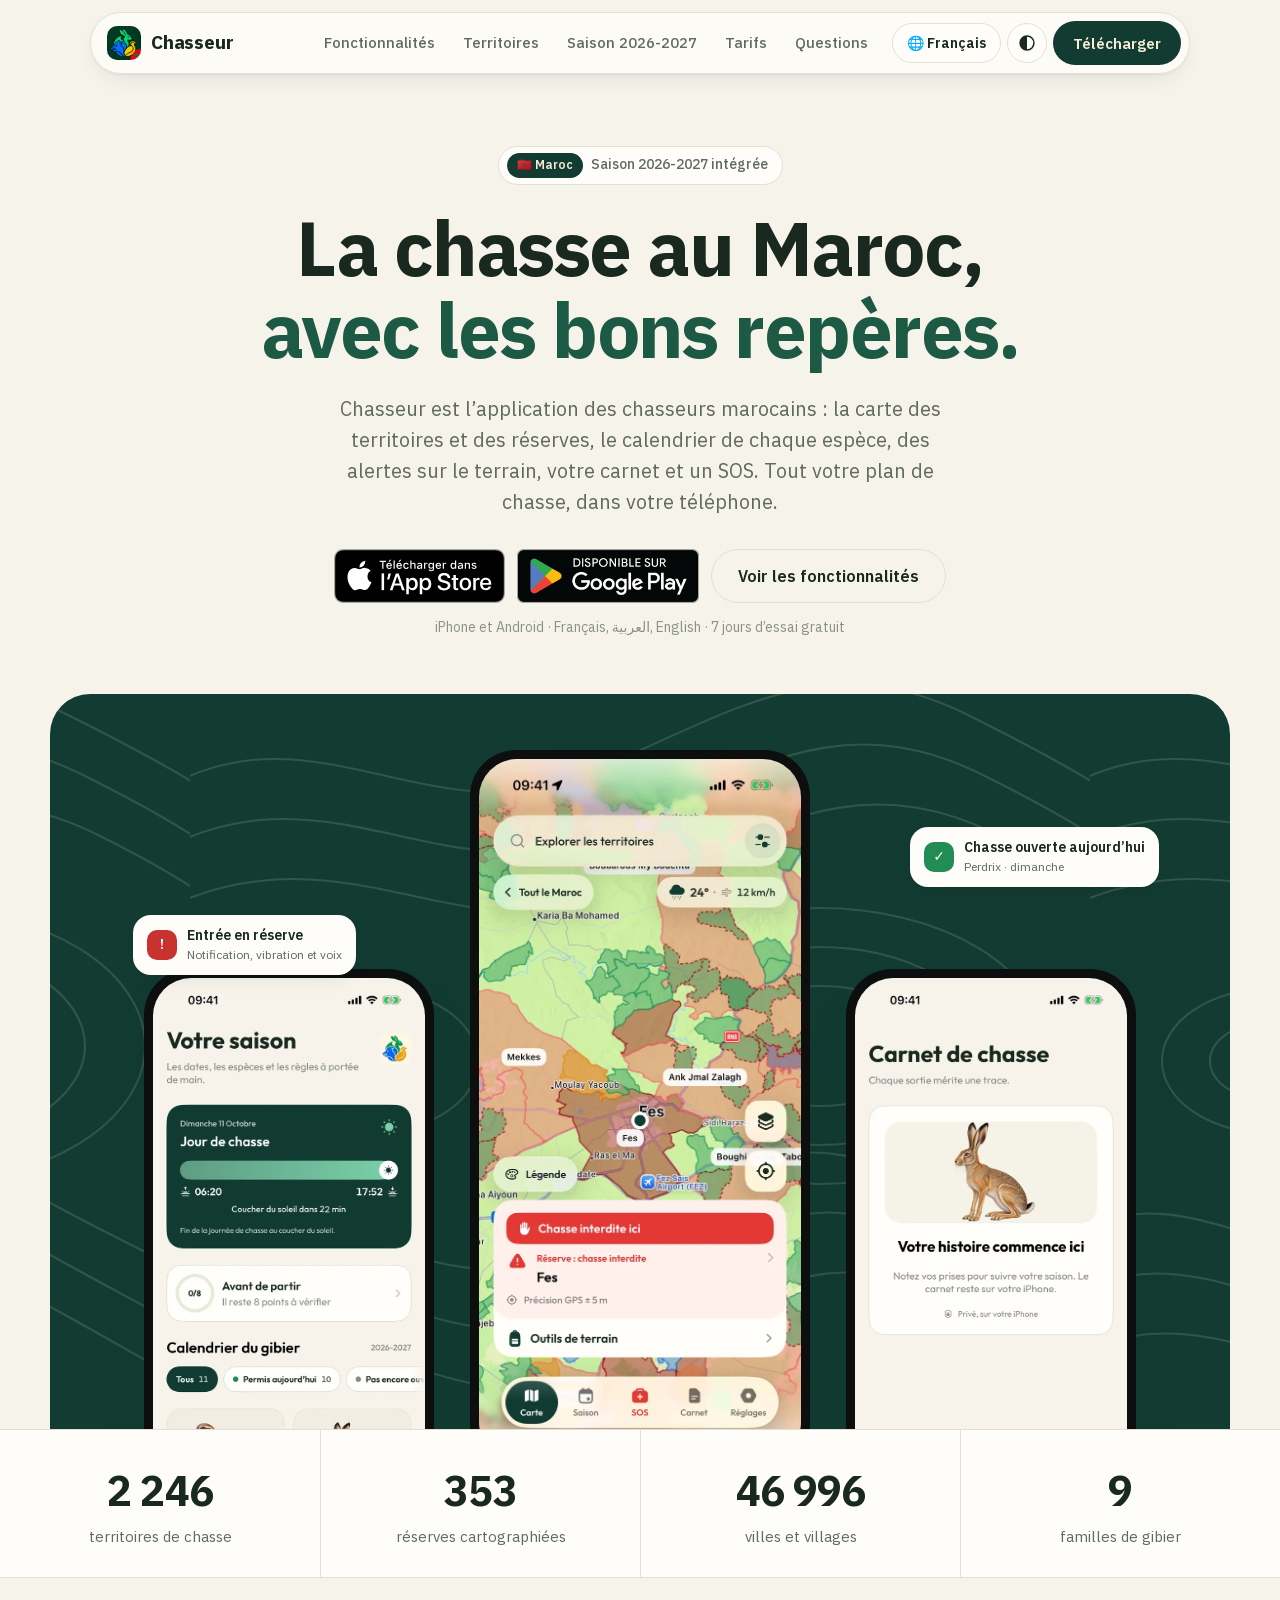
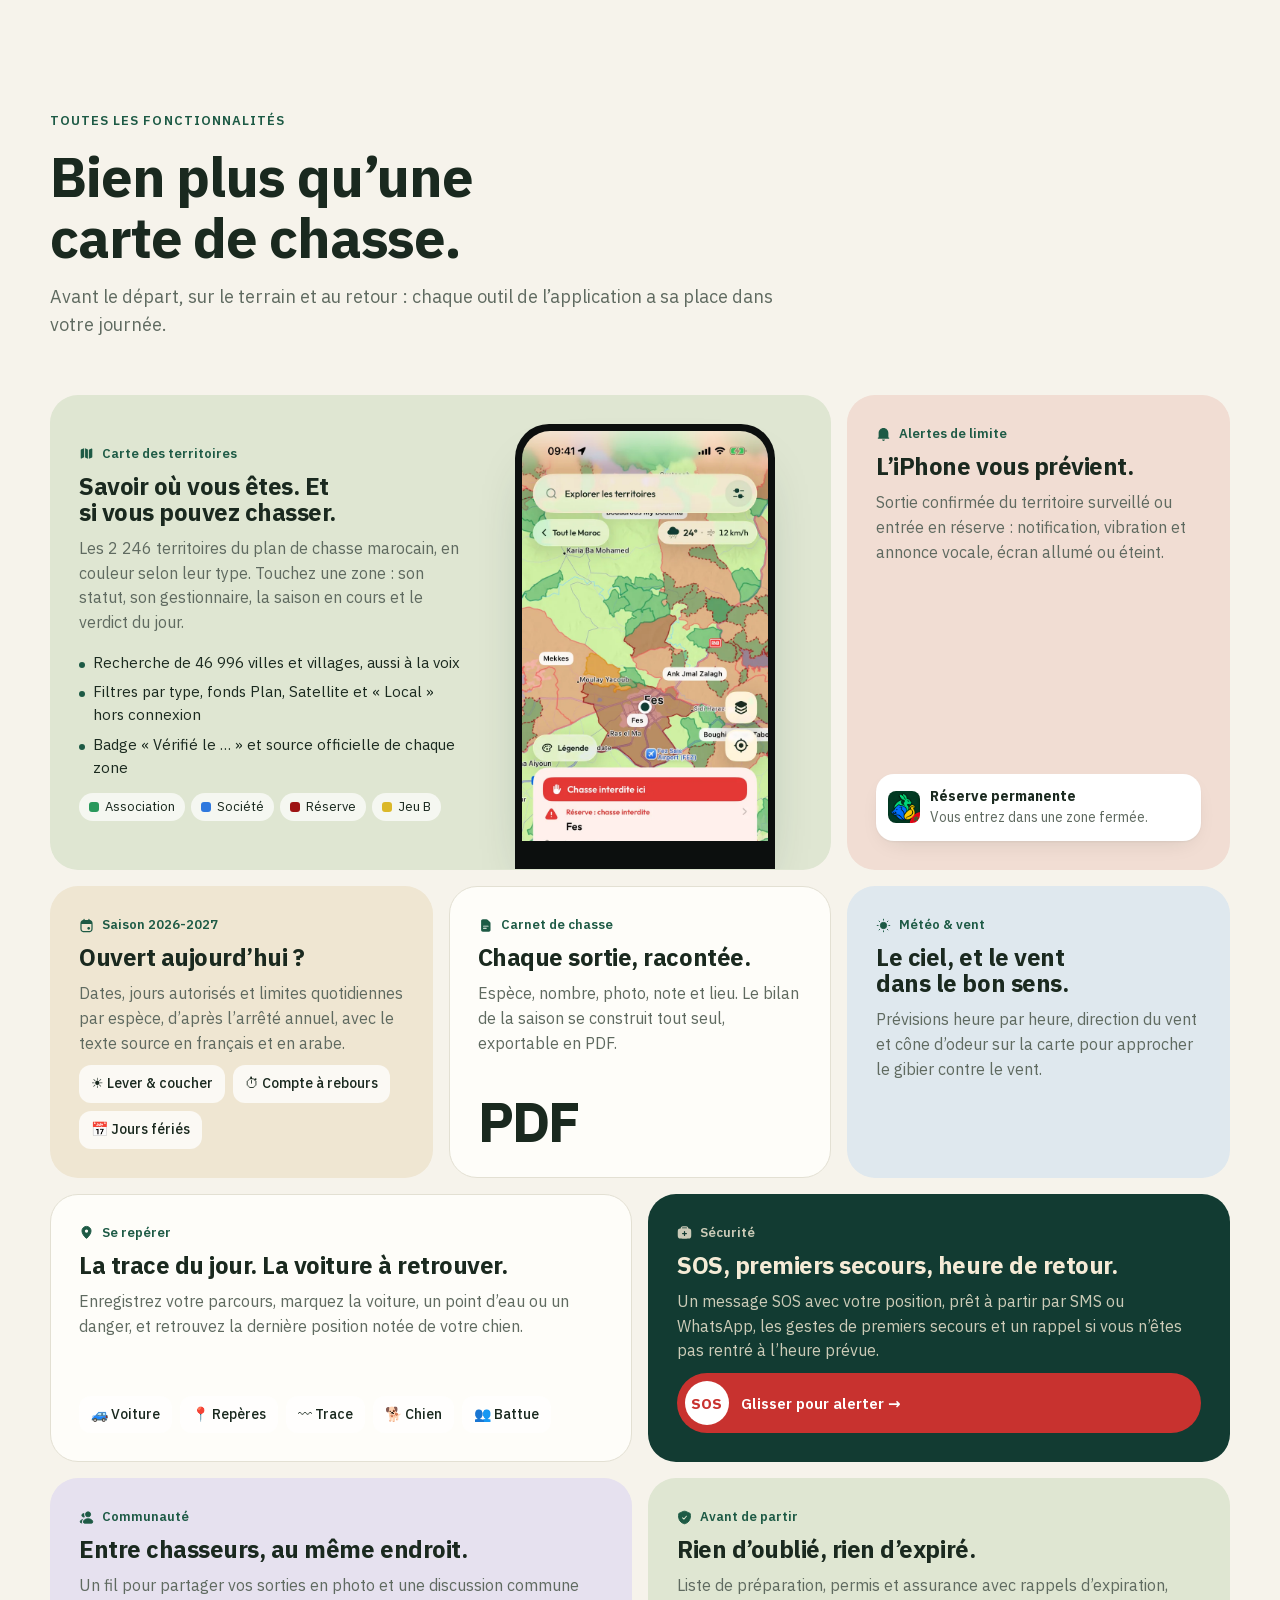
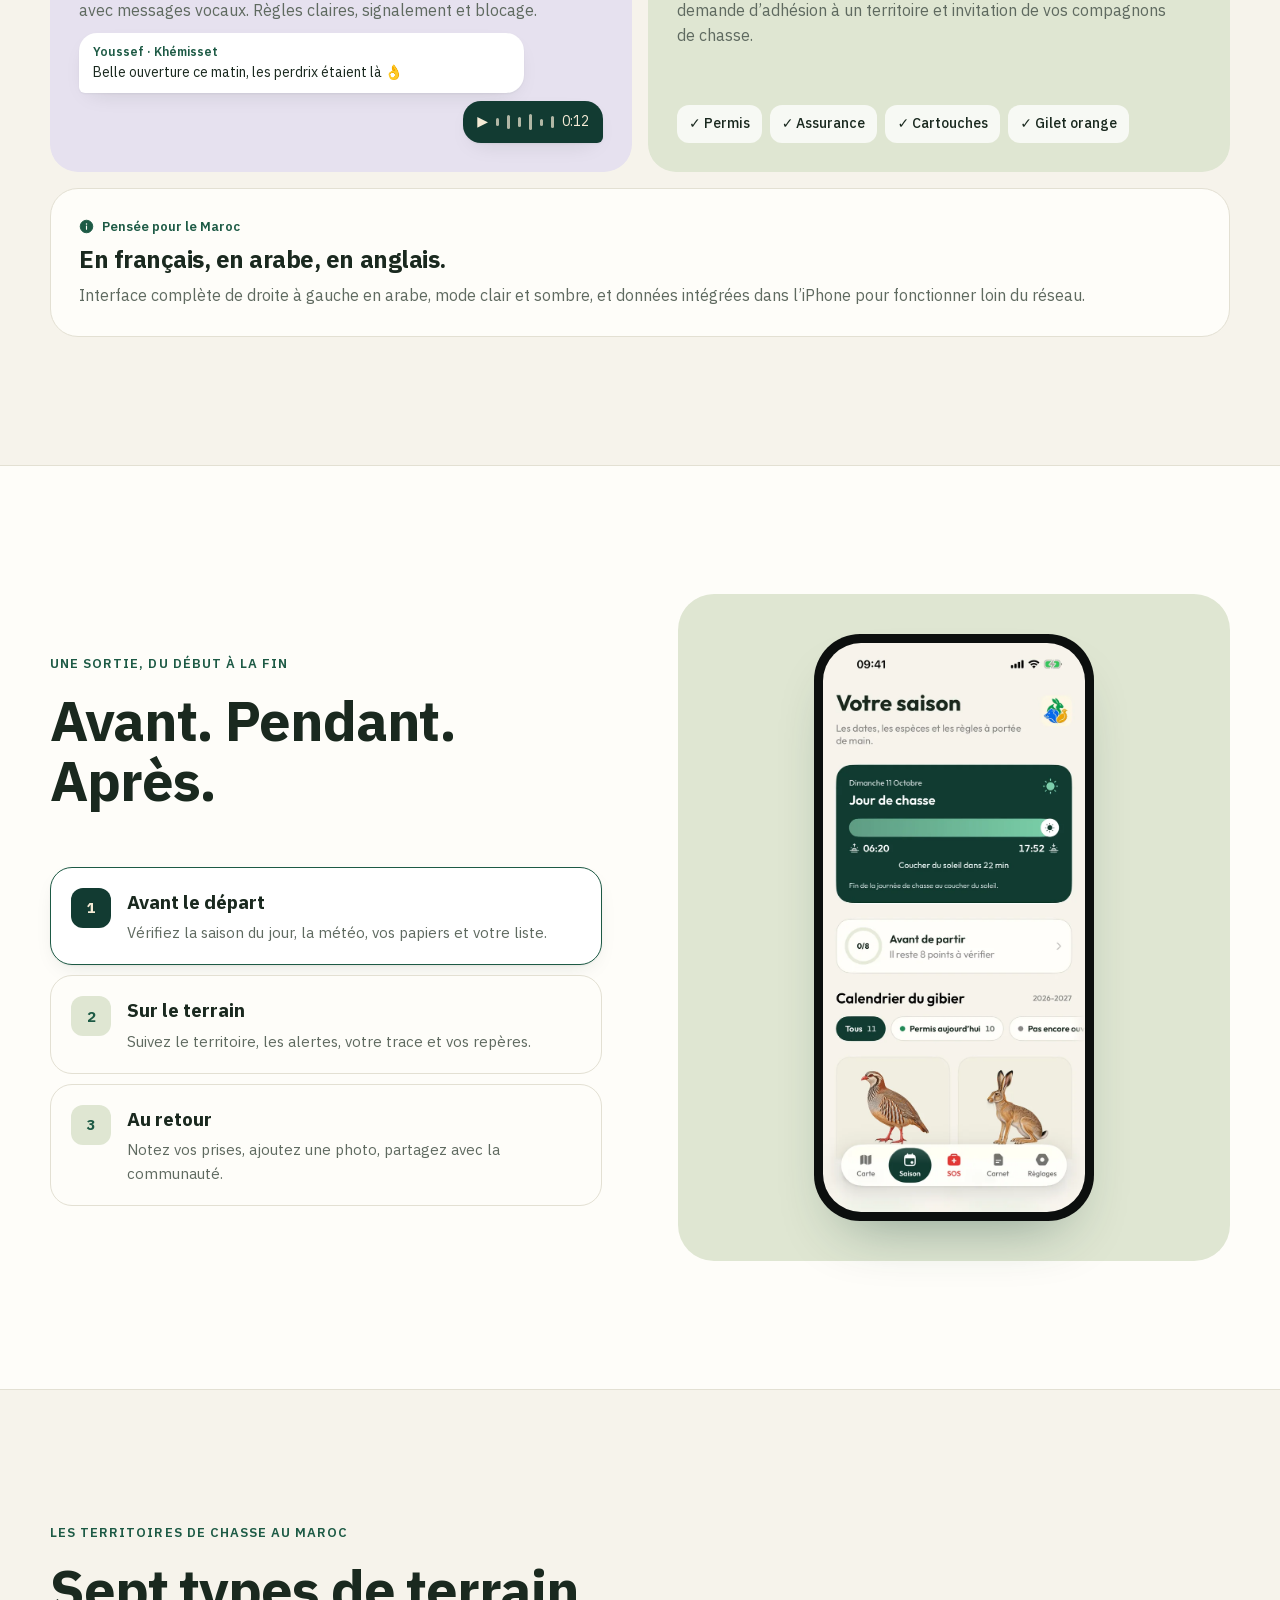
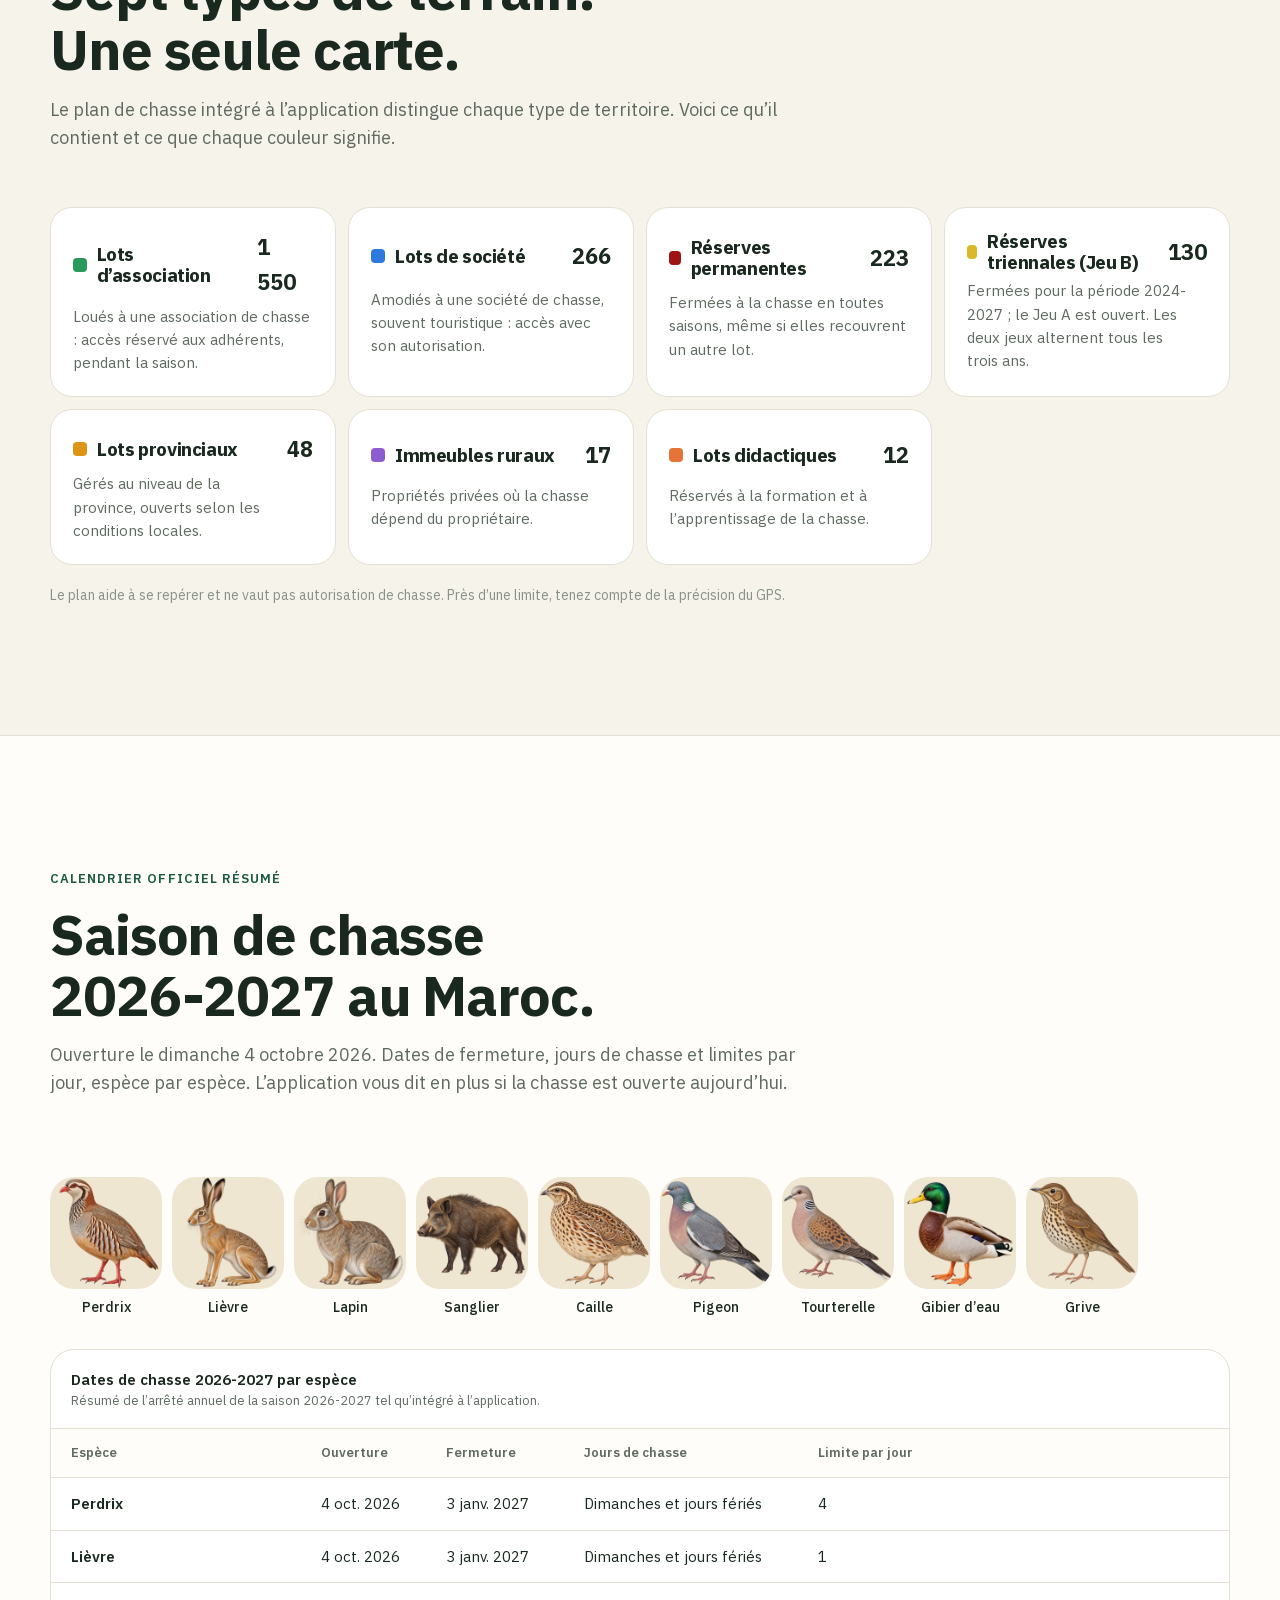
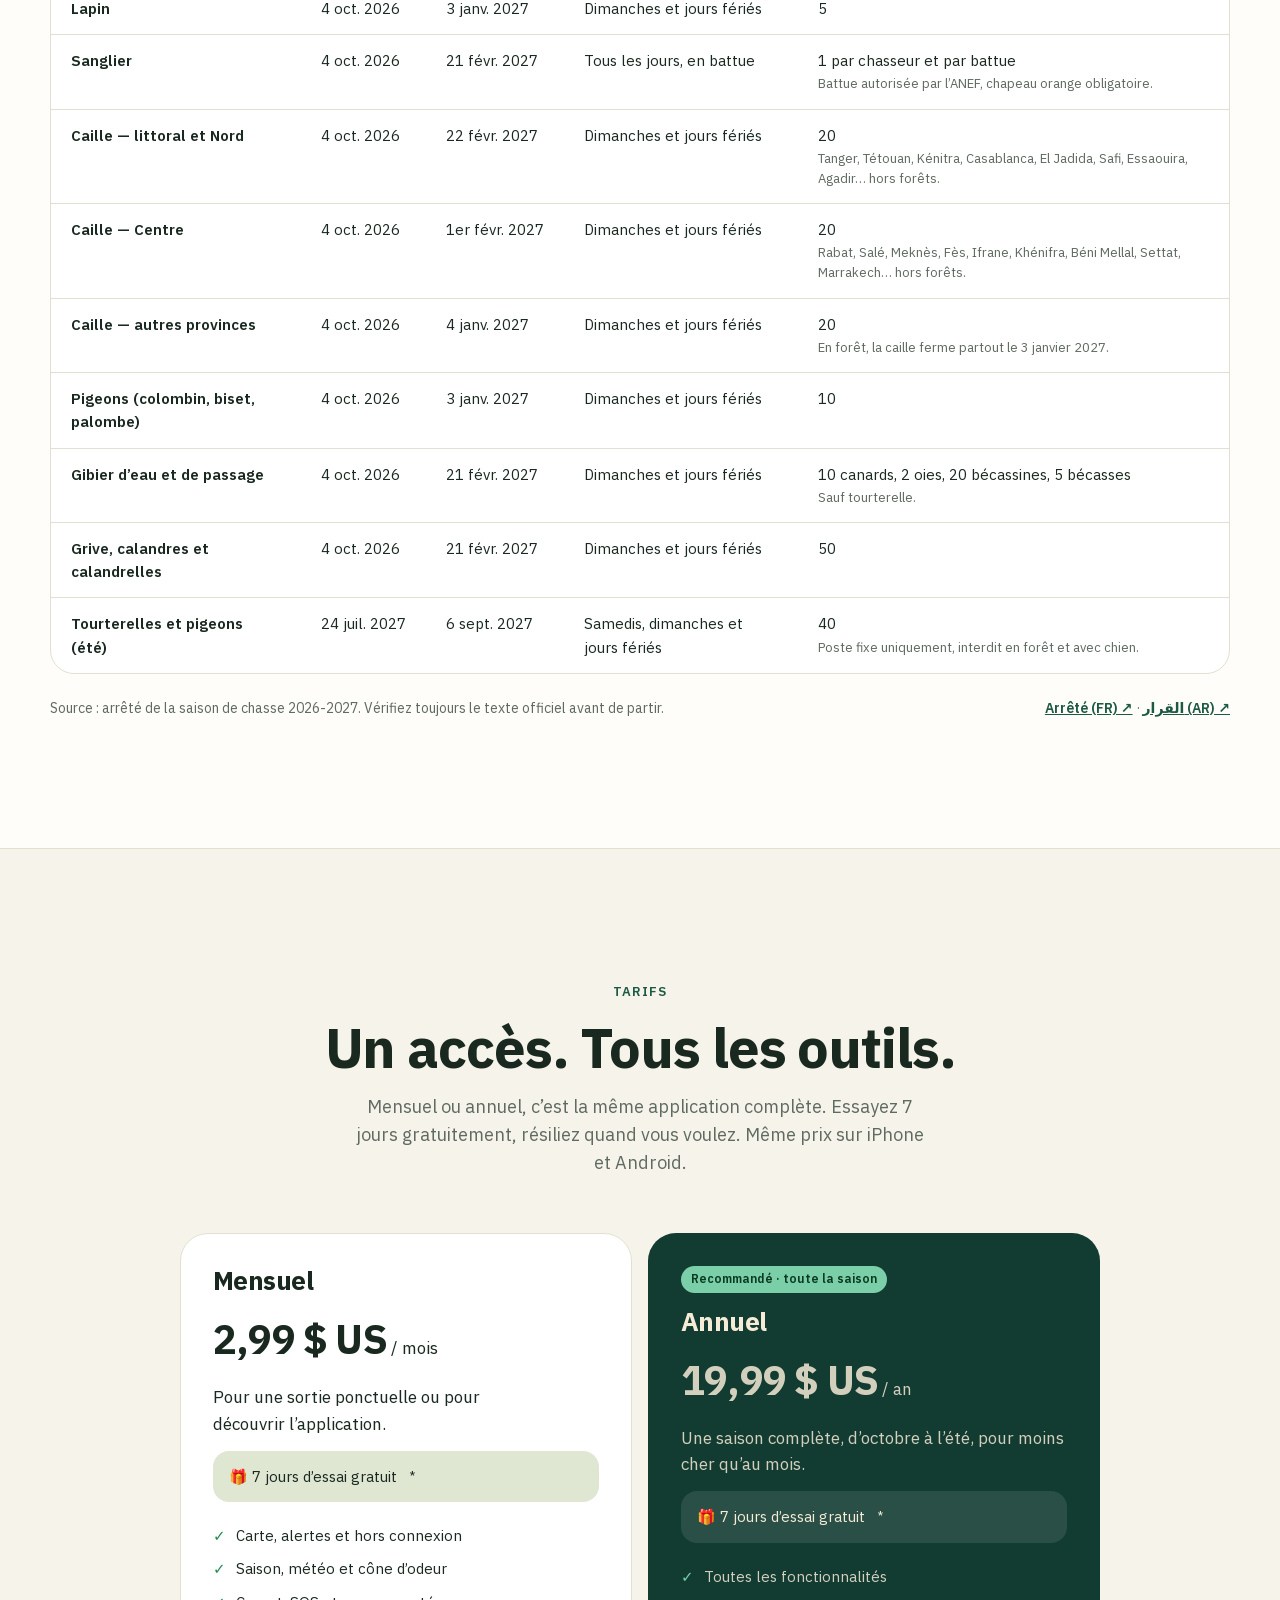
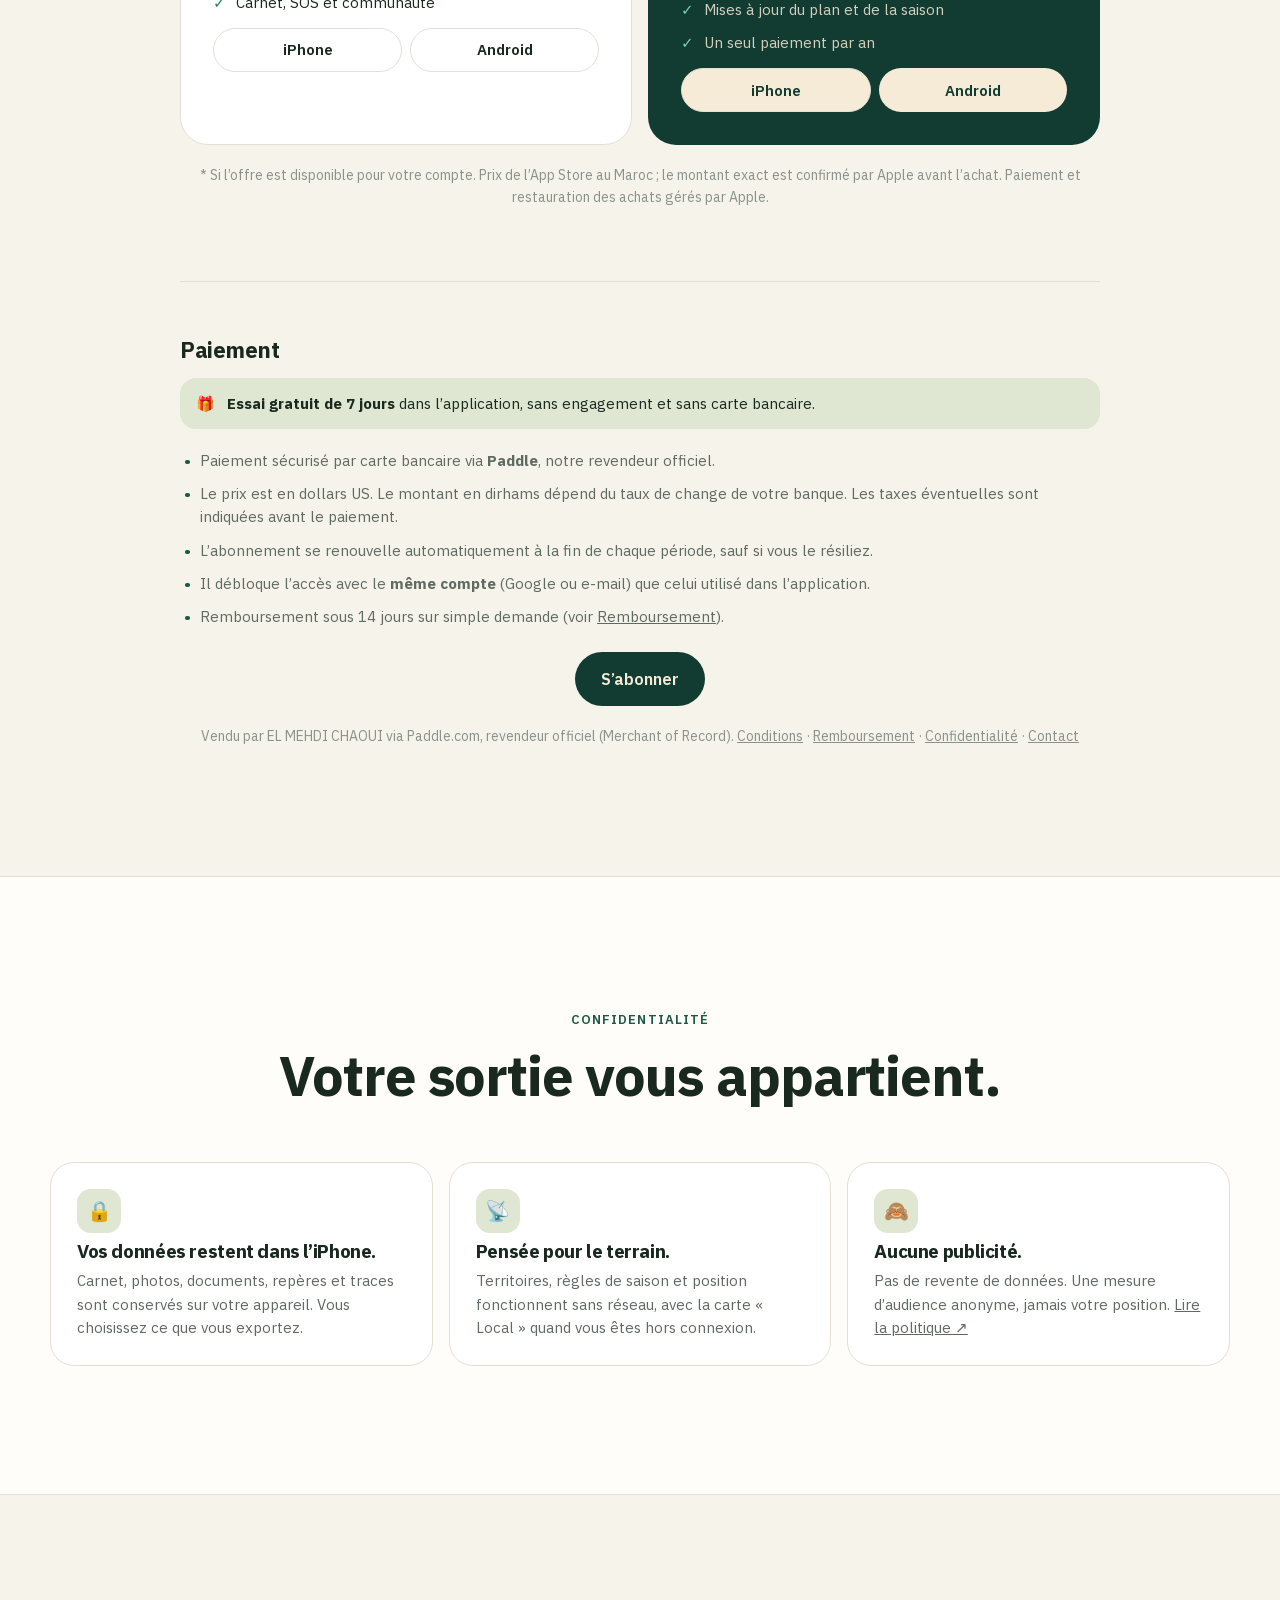
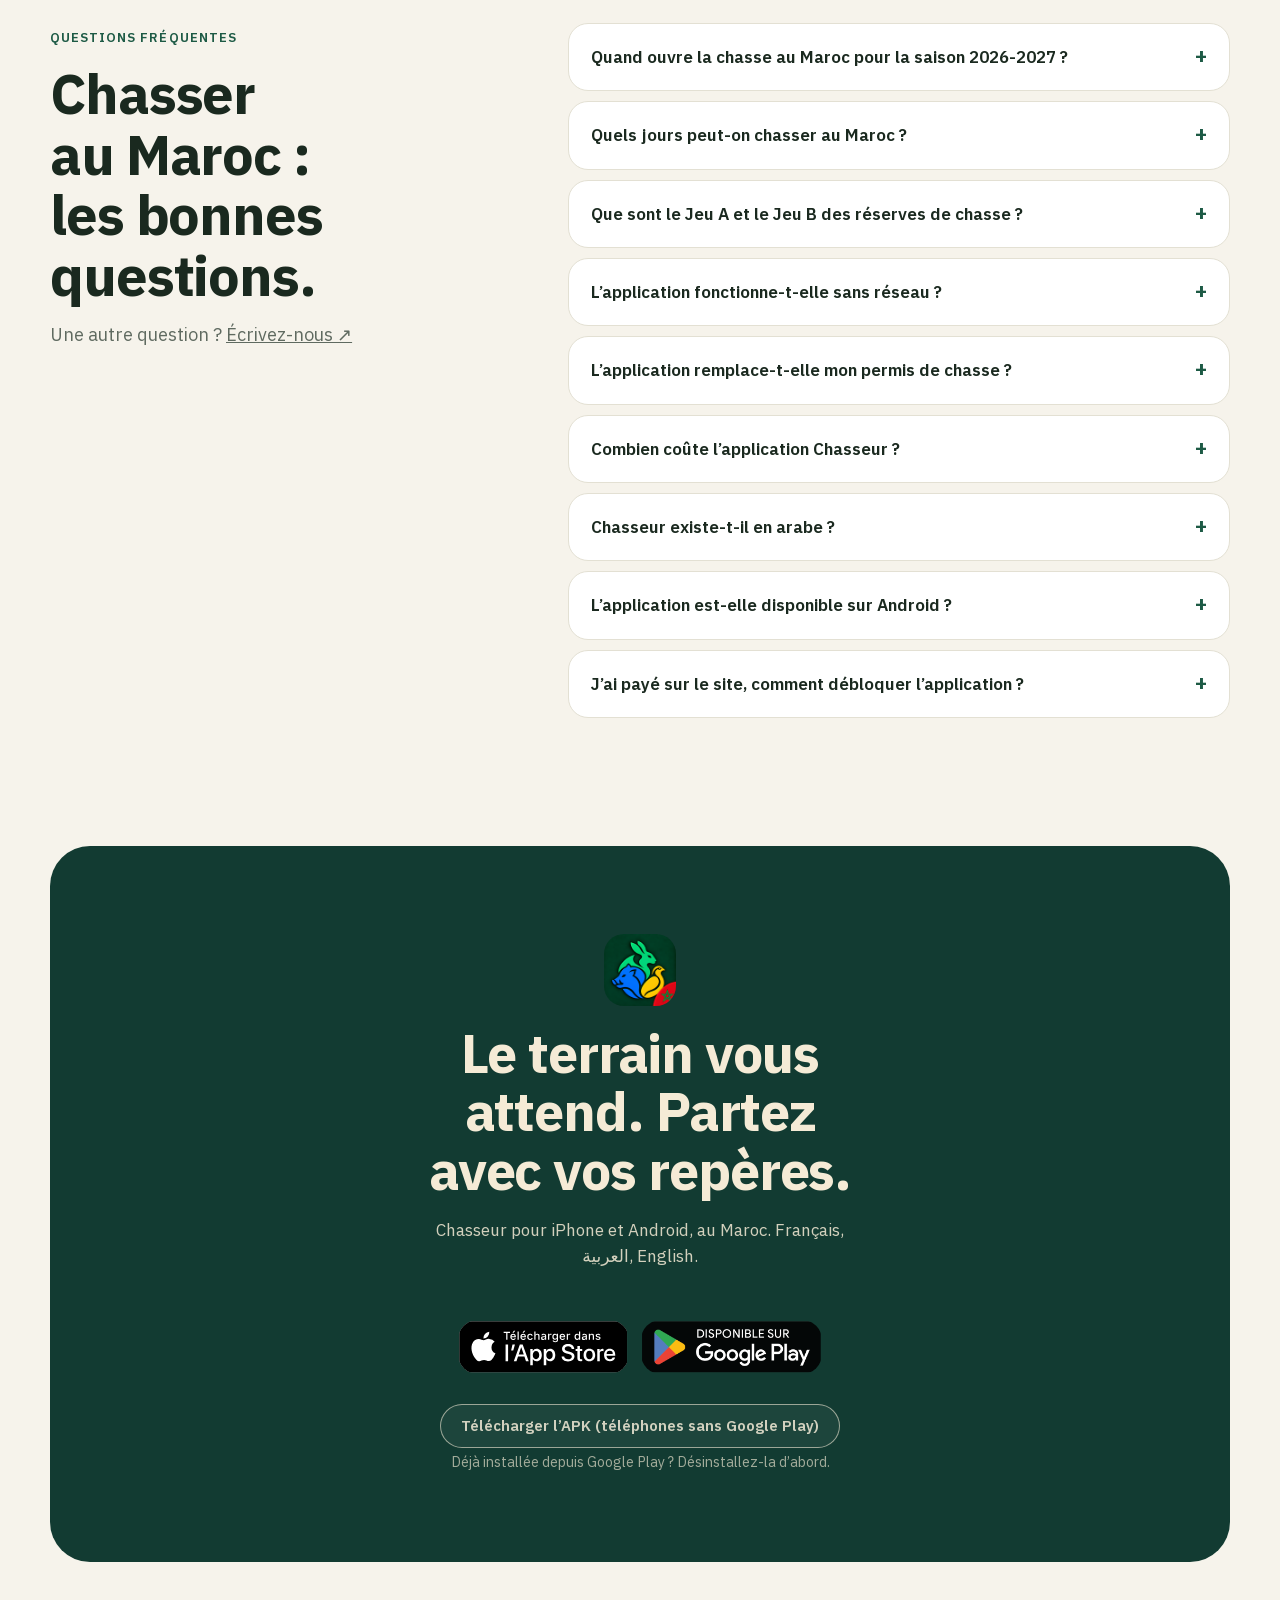
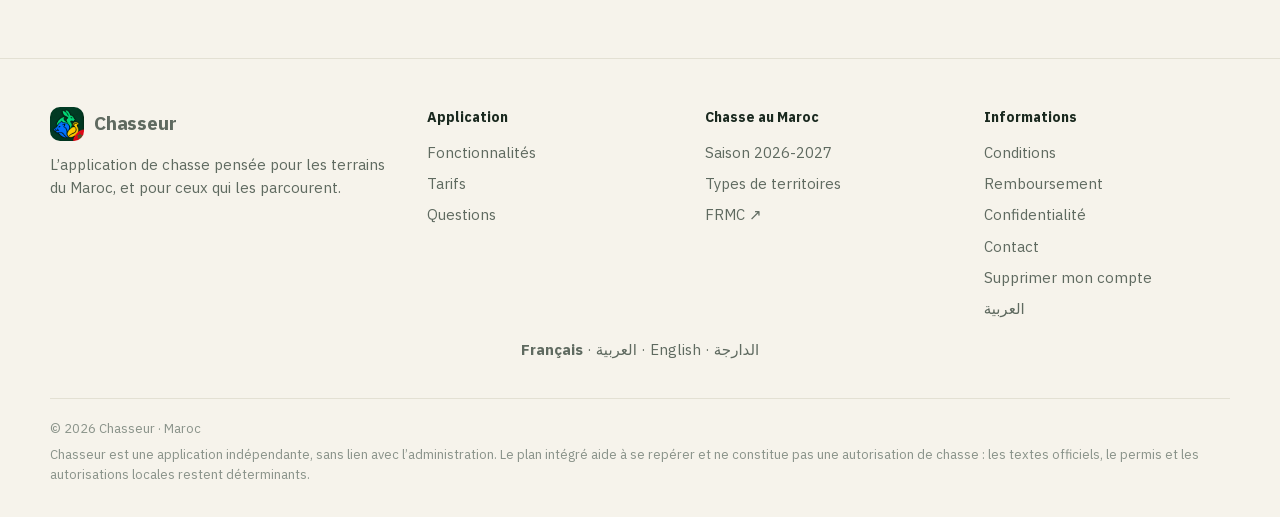
==== index.html @ 74e56b09 "Tarifs entièrement fusionnés : bloc Paiement commun Co-Authored-By: Claude Opus 5.5 <noreply@anthrop" ====
<!doctype html>
<!-- data-store="live": on the App Store since 13 Nov 2026 (the "soon" variants were removed then). -->
<html lang="fr" dir="ltr" data-store="live" class="no-js">
  <head>
    <meta charset="utf-8" />
    <meta name="viewport" content="width=device-width,initial-scale=1,viewport-fit=cover" />
    <title>Chasseur — Application de chasse au Maroc : carte des territoires et saison 2026-2027</title>
    <meta name="description" content="L’application des chasseurs au Maroc, disponible sur l’App Store : carte des 2 246 territoires de chasse et 353 réserves, saison 2026-2027 par espèce, alertes de limite, carnet, météo, SOS et communauté. 7 jours d’essai gratuit." />
    <link rel="canonical" href="https://chasseurmaroc.com/" />
    <link rel="alternate" hreflang="fr-MA" href="https://chasseurmaroc.com/" />
    <link rel="alternate" hreflang="ar-MA" href="https://chasseurmaroc.com/ar/" />
    <link rel="alternate" hreflang="en" href="https://chasseurmaroc.com/en/" />
    <link rel="alternate" hreflang="ar-MA" href="https://chasseurmaroc.com/ma/" />
    <link rel="alternate" hreflang="x-default" href="https://chasseurmaroc.com/" />
    <meta name="robots" content="index,follow,max-image-preview:large" />
    <meta name="keywords" content="application chasse Maroc, chasse au Maroc, carte de chasse Maroc, territoires de chasse Maroc, réserves de chasse, saison de chasse 2026-2027, ouverture de la chasse 2026 Maroc, calendrier de chasse Maroc, arrêté chasse 2026-2027, perdrix, sanglier, caille, tourterelle, chasseur marocain, تطبيق القنص, الصيد في المغرب" />
    <meta name="color-scheme" content="light dark" />
    <meta name="apple-mobile-web-app-title" content="Chasseur" />
    <meta name="geo.region" content="MA" />
    <meta name="geo.placename" content="Maroc" />
    <meta name="theme-color" content="#f6f3eb" media="(prefers-color-scheme: light)" />
    <meta name="theme-color" content="#0e1311" media="(prefers-color-scheme: dark)" />
    <meta name="apple-itunes-app" content="app-id=6821409206" />
    <meta property="og:type" content="website" />
    <meta property="og:site_name" content="Chasseur" />
    <meta property="og:locale" content="fr_MA" />
    <meta property="og:locale:alternate" content="ar_MA" />
    <meta property="og:url" content="https://chasseurmaroc.com/" />
    <meta property="og:title" content="Chasseur — l’application de chasse au Maroc, sur l’App Store" />
    <meta property="og:description" content="Territoires, réserves, saison 2026-2027, alertes, carnet et SOS : toute votre sortie de chasse au Maroc sur iPhone. 7 jours d’essai gratuit." />
    <meta property="og:image" content="https://chasseurmaroc.com/assets/img/social.jpg?v=2" />
    <meta property="og:image:type" content="image/jpeg" />
    <meta property="og:image:width" content="1200" />
    <meta property="og:image:height" content="630" />
    <meta property="og:image:alt" content="Chasseur, l’application de chasse au Maroc" />
    <meta name="twitter:card" content="summary_large_image" />
    <link rel="icon" href="/assets/img/favicon.png" type="image/png" />
    <link rel="apple-touch-icon" href="/assets/img/apple-touch-icon.png" />
    <link rel="manifest" href="/site.webmanifest" />
    <link rel="preload" href="/assets/fonts/plex-sans-latin.woff2" as="font" type="font/woff2" crossorigin />
    <script>
      try {
        var t = localStorage.getItem("theme");
        if (t === "light" || t === "dark") document.documentElement.dataset.theme = t;
      } catch (e) {}
    </script>
    <link rel="stylesheet" href="/landing.css" />
    <script src="/landing.js" defer></script>
    <script type="application/ld+json">
      {
        "@context": "https://schema.org",
        "@graph": [
          {
            "@type": "Organization",
            "@id": "https://chasseurmaroc.com/#org",
            "name": "Chasseur",
            "alternateName": ["الصياد", "Plan Chasse"],
            "url": "https://chasseurmaroc.com/",
            "logo": "https://chasseurmaroc.com/assets/img/apple-touch-icon.png",
            "email": "elferkhjaber@gmail.com",
            "areaServed": { "@type": "Country", "name": "Maroc", "identifier": "MA" }
          },
          {
            "@type": "WebSite",
            "@id": "https://chasseurmaroc.com/#site",
            "url": "https://chasseurmaroc.com/",
            "name": "Chasseur",
            "inLanguage": ["fr-MA", "ar-MA"],
            "publisher": { "@id": "https://chasseurmaroc.com/#org" }
          },
          {
            "@type": "MobileApplication",
            "@id": "https://chasseurmaroc.com/#app",
            "name": "Chasseur",
            "alternateName": "الصياد",
            "operatingSystem": "iOS 17+, Android",
            "applicationCategory": "SportsApplication",
            "applicationSubCategory": "Chasse",
            "inLanguage": ["fr", "ar", "en"],
            "countriesSupported": "MA",
            "url": "https://chasseurmaroc.com/",
            "installUrl": "https://apps.apple.com/ma/app/chasseur-alertes-de-chasse/id6821409206",
            "image": "https://chasseurmaroc.com/assets/img/screen-map.webp",
            "screenshot": [
              "https://chasseurmaroc.com/assets/img/screen-map.webp",
              "https://chasseurmaroc.com/assets/img/screen-season.webp",
              "https://chasseurmaroc.com/assets/img/screen-logbook.webp"
            ],
            "description": "Application de chasse pour le Maroc : carte des 2 246 territoires de chasse et des réserves, calendrier de la saison 2026-2027, alertes de limite, carnet de chasse, météo et vent, SOS, préparation de sortie et communauté de chasseurs.",
            "featureList": [
              "Carte des 2 246 territoires de chasse du Maroc (associations, sociétés, lots provinciaux, immeubles ruraux, lots didactiques)",
              "353 réserves permanentes et triennales (Jeu B)",
              "Alerte de sortie de territoire et d’entrée en réserve : notification, vibration, annonce vocale",
              "Calendrier de la saison 2026-2027 par espèce : dates, jours de chasse, limites quotidiennes",
              "Recherche de 46 996 villes et villages, recherche vocale",
              "Carte hors connexion « Local »",
              "Carnet de chasse avec photos, bilan de saison et export PDF",
              "Météo heure par heure, vent et cône d’odeur",
              "Trace du jour, position de la voiture et repères",
              "SOS par SMS ou WhatsApp, premiers secours, heure de retour",
              "Liste « Avant de partir », documents et rappels d’expiration",
              "Préparation de battue et dernière position du chien",
              "Communauté : fil d’actualité et discussion commune avec messages vocaux",
              "Demande d’adhésion à un territoire",
              "Français, arabe et anglais, mode clair et sombre"
            ],
            "offers": [
              { "@type": "Offer", "name": "iPhone, accès mensuel", "category": "Abonnement", "price": "2.99", "priceCurrency": "USD", "availability": "https://schema.org/InStock", "eligibleRegion": "MA", "url": "https://apps.apple.com/ma/app/chasseur-alertes-de-chasse/id6821409206" },
              { "@type": "Offer", "name": "iPhone, accès annuel", "category": "Abonnement", "price": "19.99", "priceCurrency": "USD", "availability": "https://schema.org/InStock", "eligibleRegion": "MA", "url": "https://apps.apple.com/ma/app/chasseur-alertes-de-chasse/id6821409206" },
              { "@type": "Offer", "name": "Android, accès mensuel", "category": "Abonnement", "price": "2.99", "priceCurrency": "USD", "availability": "https://schema.org/InStock", "eligibleRegion": "MA", "url": "https://chasseurmaroc.com/#android" },
              { "@type": "Offer", "name": "Android, accès annuel", "category": "Abonnement", "price": "19.99", "priceCurrency": "USD", "availability": "https://schema.org/InStock", "eligibleRegion": "MA", "url": "https://chasseurmaroc.com/#android" }
            ],
            "publisher": { "@id": "https://chasseurmaroc.com/#org" }
          },
          {
            "@type": "FAQPage",
            "@id": "https://chasseurmaroc.com/#faq",
            "mainEntity": [
              { "@type": "Question", "name": "Quand ouvre la chasse au Maroc pour la saison 2026-2027 ?", "acceptedAnswer": { "@type": "Answer", "text": "Selon l’arrêté de la saison 2026-2027, la chasse au gibier sédentaire et au gibier d’eau ouvre le dimanche 4 octobre 2026. La perdrix, le lièvre et le lapin ferment le 3 janvier 2027, le sanglier en battue et le gibier d’eau le 21 février 2027. La chasse d’été de la tourterelle va du 24 juillet au 6 septembre 2027." } },
              { "@type": "Question", "name": "Quels jours peut-on chasser au Maroc ?", "acceptedAnswer": { "@type": "Answer", "text": "Pour la plupart des espèces, la chasse est permise les dimanches et jours fériés nationaux. Le sanglier en battue autorisée par l’ANEF peut être chassé tous les jours de la période, et la tourterelle en été les samedis, dimanches et jours fériés." } },
              { "@type": "Question", "name": "Que sont le Jeu A et le Jeu B des réserves de chasse ?", "acceptedAnswer": { "@type": "Answer", "text": "Les réserves triennales sont réparties en deux jeux qui alternent tous les trois ans. Pour la période 2024-2027, les 130 réserves du Jeu B sont fermées à la chasse et le Jeu A est ouvert. Les 223 réserves permanentes restent fermées en toutes saisons." } },
              { "@type": "Question", "name": "L’application fonctionne-t-elle sans réseau ?", "acceptedAnswer": { "@type": "Answer", "text": "Oui pour l’essentiel : les limites des territoires, les règles de saison, votre carnet et le calcul de position sont dans l’iPhone. Sans réseau, la carte « Local » affiche les territoires et les noms de lieux. La météo, la communauté et la connexion au compte demandent internet." } },
              { "@type": "Question", "name": "L’application remplace-t-elle mon permis de chasse ?", "acceptedAnswer": { "@type": "Answer", "text": "Non. Chasseur aide à lire le plan de chasse et le calendrier. Le permis de chasse, l’assurance, l’adhésion à l’association ou la société gestionnaire et les textes officiels restent obligatoires." } },
              { "@type": "Question", "name": "Combien coûte l’application Chasseur ?", "acceptedAnswer": { "@type": "Answer", "text": "L’application se télécharge gratuitement. L’accès aux outils se fait par un abonnement mensuel ou annuel, avec 7 jours d’essai gratuit pour les comptes éligibles. Sur iPhone (App Store), l’abonnement coûte 2,99 $ US par mois ou 19,99 $ US par an. Sur Android, l’abonnement coûte aussi 2,99 $ US par mois ou 19,99 $ US par an." } },
              { "@type": "Question", "name": "Chasseur existe-t-il en arabe ?", "acceptedAnswer": { "@type": "Answer", "text": "Oui. L’application est entièrement disponible en arabe (de droite à gauche), en français et en anglais, en mode clair ou sombre." } },
              { "@type": "Question", "name": "L’application est-elle disponible sur Android ?", "acceptedAnswer": { "@type": "Answer", "text": "Oui. Chasseur est disponible sur iPhone (App Store) et sur Android (Google Play). Sur Android, l’essai gratuit de 7 jours se fait dans l’application, puis l’abonnement se prend sur ce site." } },
              { "@type": "Question", "name": "J’ai payé sur le site, comment débloquer l’application ?", "acceptedAnswer": { "@type": "Answer", "text": "Ouvrez Chasseur et connectez-vous avec le même compte que celui utilisé lors du paiement. L’accès complet se débloque automatiquement en quelques instants. Si ce n’est pas le cas, contactez-nous." } }
            ]
          }
        ]
      }
    </script>
  <style>.cta .store-badge img{clip-path:inset(1.5px round 9px);display:block}.cta .store-badge{background:#000;border-radius:9px;overflow:hidden;line-height:0}.lang-menu{position:relative}.lang-menu>summary{list-style:none;cursor:pointer;display:inline-flex;align-items:center;gap:6px;white-space:nowrap}.lang-menu>summary::-webkit-details-marker{display:none}.lang-menu ul{position:absolute;top:calc(100% + 8px);inset-inline-end:0;min-width:150px;margin:0;padding:6px;list-style:none;background:var(--surface,var(--canvas,#fff));border:1px solid rgba(127,127,127,.25);border-radius:14px;box-shadow:0 10px 30px rgba(0,0,0,.15);z-index:60}.lang-menu li a{display:block;padding:9px 12px;border-radius:10px;text-decoration:none;color:inherit;font-weight:500}.lang-menu li a:hover,.lang-menu li a[aria-current]{background:rgba(127,127,127,.14)}</style>
  </head>
  <body>
    <a class="skip" href="#contenu">Aller au contenu</a>

    <header class="nav" data-track-section="header">
      <a class="brand" href="/" aria-label="Chasseur, accueil"><img src="/assets/img/logo-96.png" width="34" height="34" alt="" />Chasseur</a>
      <nav class="nav-links" id="nav-links" aria-label="Navigation principale">
        <a href="#fonctionnalites">Fonctionnalités</a>
        <a href="#territoires">Territoires</a>
        <a href="#saison">Saison 2026-2027</a>
        <a href="#tarifs">Tarifs</a>
        <a href="#questions">Questions</a>
      </nav>
      <div class="nav-actions">
        <details class="lang-menu"><summary class="chip" aria-label="Langue / اللغة / Language">🌐 Français</summary><ul><li><a href="/" hreflang="fr" aria-current="page">Français</a></li><li><a href="/ar/" hreflang="ar">العربية</a></li><li><a href="/en/" hreflang="en">English</a></li><li><a href="/ma/" hreflang="ary">الدارجة</a></li></ul></details>
        <button class="chip chip-icon" type="button" data-theme-cycle aria-label="Apparence : Système"><i class="icon" style="--i:url(/assets/icons/contrast.svg)" aria-hidden="true"></i></button>
        <a class="btn nav-cta" href="#telecharger" data-track="cta_clicked" data-track-place="nav">Télécharger</a>
        <button class="menu" type="button" aria-expanded="false" aria-controls="nav-links" aria-label="Menu"><span></span><span></span></button>
      </div>
    </header>

    <main id="contenu">
      <!-- Hero -->
      <section class="hero" id="accueil" aria-labelledby="titre">
        <div class="wrap">
          <span class="pill"><b>🇲🇦 Maroc</b> Saison 2026-2027 intégrée</span>
          <h1 id="titre">La chasse au Maroc, <em>avec les bons repères.</em></h1>
          <p class="lead">Chasseur est l’application des chasseurs marocains : la carte des territoires et des réserves, le calendrier de chaque espèce, des alertes sur le terrain, votre carnet et un SOS. Tout votre plan de chasse, dans votre téléphone.</p>
          <div class="hero-ctas">
            <a class="store store-badge" href="https://apps.apple.com/ma/app/chasseur-alertes-de-chasse/id6821409206" data-track="app_store_link_clicked" data-track-place="hero"><img src="/assets/img/app-store-badge-fr.svg" width="171" height="54" alt="Télécharger dans l’App Store" /></a>
            <a class="store store-badge" href="https://play.google.com/store/apps/details?id=com.jaberelferkh.planchasse" data-track="play_link_clicked"><img src="/assets/img/google-play-badge-fr.png?v=2" width="182" height="54" style="height:54px;width:auto" alt="Disponible sur Google Play" /></a>
            <a class="btn btn-ghost btn-lg" href="#fonctionnalites" data-track="cta_clicked" data-track-place="hero_features">Voir les fonctionnalités</a>
          </div>
          <p class="hero-note">iPhone et Android · Français, العربية, English · 7 jours d’essai gratuit</p>
        </div>
        <div class="wrap">
          <div class="hero-stage">
            <div class="hero-float float-a"><span class="dot">!</span><span>Entrée en réserve<small>Notification, vibration et voix</small></span></div>
            <div class="hero-float float-b"><span class="dot">✓</span><span>Chasse ouverte aujourd’hui<small>Perdrix · dimanche</small></span></div>
            <div class="phones">
              <div class="phone"><img class="only-light" src="/assets/img/screen-season.webp" width="660" height="1435" alt="Écran Saison : calendrier de chasse par espèce et heures du soleil" /><img class="only-dark" src="/assets/img/screen-season-dark.webp" width="660" height="1435" alt="" loading="lazy" /></div>
              <div class="phone"><img class="only-light" src="/assets/img/screen-map.webp" width="660" height="1435" fetchpriority="high" alt="Écran Carte : territoires de chasse colorés, réserves et position GPS au Maroc" /><img class="only-dark" src="/assets/img/screen-map-dark.webp" width="660" height="1435" alt="" loading="lazy" /></div>
              <div class="phone"><img class="only-light" src="/assets/img/screen-logbook.webp" width="660" height="1435" alt="Écran Carnet : prises de la saison, photos et statistiques" /><img class="only-dark" src="/assets/img/screen-logbook-dark.webp" width="660" height="1435" alt="" loading="lazy" /></div>
            </div>
          </div>
        </div>
      </section>

      <section class="stats" aria-label="Le plan de chasse intégré">
        <div><strong>2 246</strong><span>territoires de chasse</span></div>
        <div><strong>353</strong><span>réserves cartographiées</span></div>
        <div><strong>46 996</strong><span>villes et villages</span></div>
        <div><strong>9</strong><span>familles de gibier</span></div>
      </section>

      <!-- Features -->
      <section class="section" id="fonctionnalites" aria-labelledby="f-titre">
        <div class="wrap">
          <div class="head reveal">
            <span class="eyebrow">Toutes les fonctionnalités</span>
            <h2 id="f-titre">Bien plus qu’une carte de chasse.</h2>
            <p>Avant le départ, sur le terrain et au retour : chaque outil de l’application a sa place dans votre journée.</p>
          </div>

          <div class="bento">
            <article class="card span-4 tint-sage card-split reveal">
              <div>
                <span class="tag"><i class="icon" style="--i:url(/assets/icons/map.svg)"></i>Carte des territoires</span>
                <h3>Savoir où vous êtes. Et si vous pouvez chasser.</h3>
                <p>Les 2 246 territoires du plan de chasse marocain, en couleur selon leur type. Touchez une zone : son statut, son gestionnaire, la saison en cours et le verdict du jour.</p>
                <ul>
                  <li>Recherche de 46 996 villes et villages, aussi à la voix</li>
                  <li>Filtres par type, fonds Plan, Satellite et « Local » hors connexion</li>
                  <li>Badge « Vérifié le … » et source officielle de chaque zone</li>
                </ul>
                <div class="legend">
                  <span><i style="--c:var(--cat-association)"></i>Association</span>
                  <span><i style="--c:var(--cat-company)"></i>Société</span>
                  <span><i style="--c:var(--cat-reserve)"></i>Réserve</span>
                  <span><i style="--c:var(--cat-rotation)"></i>Jeu B</span>
                </div>
              </div>
              <div class="card-shot"><img class="only-light" src="/assets/img/screen-map.webp" width="660" height="1435" loading="lazy" alt="Carte des territoires de chasse dans l’application" /><img class="only-dark" src="/assets/img/screen-map-dark.webp" width="660" height="1435" loading="lazy" alt="" /></div>
            </article>

            <article class="card span-2 tint-clay reveal">
              <span class="tag"><i class="icon" style="--i:url(/assets/icons/bell.svg)"></i>Alertes de limite</span>
              <h3>L’iPhone vous prévient.</h3>
              <p>Sortie confirmée du territoire surveillé ou entrée en réserve : notification, vibration et annonce vocale, écran allumé ou éteint.</p>
              <div class="alert-demo" aria-hidden="true">
                <div class="notif"><img src="/assets/img/apple-touch-icon.png" alt="" /><div><b>Réserve permanente</b><span>Vous entrez dans une zone fermée.</span></div></div>
              </div>
            </article>

            <article class="card span-2 tint-sand reveal">
              <span class="tag"><i class="icon" style="--i:url(/assets/icons/calendar.svg)"></i>Saison 2026-2027</span>
              <h3>Ouvert aujourd’hui ?</h3>
              <p>Dates, jours autorisés et limites quotidiennes par espèce, d’après l’arrêté annuel, avec le texte source en français et en arabe.</p>
              <div class="mini-list"><span>☀ Lever & coucher</span><span>⏱ Compte à rebours</span><span>📅 Jours fériés</span></div>
            </article>

            <article class="card span-2 reveal">
              <span class="tag"><i class="icon" style="--i:url(/assets/icons/journal.svg)"></i>Carnet de chasse</span>
              <h3>Chaque sortie, racontée.</h3>
              <p>Espèce, nombre, photo, note et lieu. Le bilan de la saison se construit tout seul, exportable en PDF.</p>
              <div class="big-num">PDF</div>
            </article>

            <article class="card span-2 tint-sky reveal">
              <span class="tag"><i class="icon" style="--i:url(/assets/icons/sun.svg)"></i>Météo & vent</span>
              <h3>Le ciel, et le vent dans le bon sens.</h3>
              <p>Prévisions heure par heure, direction du vent et cône d’odeur sur la carte pour approcher le gibier contre le vent.</p>
            </article>

            <article class="card span-3 reveal">
              <span class="tag"><i class="icon" style="--i:url(/assets/icons/pin.svg)"></i>Se repérer</span>
              <h3>La trace du jour. La voiture à retrouver.</h3>
              <p>Enregistrez votre parcours, marquez la voiture, un point d’eau ou un danger, et retrouvez la dernière position notée de votre chien.</p>
              <div class="mini-list"><span>🚙 Voiture</span><span>📍 Repères</span><span>〰 Trace</span><span>🐕 Chien</span><span>👥 Battue</span></div>
            </article>

            <article class="card span-3 tint-forest reveal">
              <span class="tag"><i class="icon" style="--i:url(/assets/icons/firstAid.svg)"></i>Sécurité</span>
              <h3>SOS, premiers secours, heure de retour.</h3>
              <p>Un message SOS avec votre position, prêt à partir par SMS ou WhatsApp, les gestes de premiers secours et un rappel si vous n’êtes pas rentré à l’heure prévue.</p>
              <div class="sos-btn" aria-hidden="true"><span>SOS</span><span>Glisser pour alerter →</span></div>
            </article>

            <article class="card span-3 tint-lilac reveal">
              <span class="tag"><i class="icon" style="--i:url(/assets/icons/group.svg)"></i>Communauté</span>
              <h3>Entre chasseurs, au même endroit.</h3>
              <p>Un fil pour partager vos sorties en photo et une discussion commune avec messages vocaux. Règles claires, signalement et blocage.</p>
              <div class="chat" aria-hidden="true">
                <div class="bubble"><small>Youssef · Khémisset</small>Belle ouverture ce matin, les perdrix étaient là 👌</div>
                <div class="bubble me"><span class="voice">▶ <i style="height:8px"></i><i style="height:14px"></i><i style="height:10px"></i><i style="height:16px"></i><i style="height:7px"></i><i style="height:12px"></i> 0:12</span></div>
              </div>
            </article>

            <article class="card span-3 tint-sage reveal">
              <span class="tag"><i class="icon" style="--i:url(/assets/icons/shield.svg)"></i>Avant de partir</span>
              <h3>Rien d’oublié, rien d’expiré.</h3>
              <p>Liste de préparation, permis et assurance avec rappels d’expiration, demande d’adhésion à un territoire et invitation de vos compagnons de chasse.</p>
              <div class="mini-list"><span>✓ Permis</span><span>✓ Assurance</span><span>✓ Cartouches</span><span>✓ Gilet orange</span></div>
            </article>

            <article class="card span-6 reveal" style="min-height:0">
              <span class="tag"><i class="icon" style="--i:url(/assets/icons/info.svg)"></i>Pensée pour le Maroc</span>
              <h3>En français, en arabe, en anglais.</h3>
              <p>Interface complète de droite à gauche en arabe, mode clair et sombre, et données intégrées dans l’iPhone pour fonctionner loin du réseau.</p>
            </article>
          </div>
        </div>
      </section>

      <!-- Journey -->
      <section class="section section-alt" id="sortie" aria-labelledby="s-titre">
        <div class="wrap steps">
          <div>
            <div class="head reveal">
              <span class="eyebrow">Une sortie, du début à la fin</span>
              <h2 id="s-titre">Avant. Pendant. Après.</h2>
            </div>
            <div class="step-tabs" role="tablist" aria-label="Les étapes d’une sortie">
              <button class="step" role="tab" aria-selected="true" data-step="season" data-alt="Écran Saison : calendrier par espèce" data-track="journey_step_selected" data-track-step="before"><span class="n">1</span><b>Avant le départ</b><span>Vérifiez la saison du jour, la météo, vos papiers et votre liste.</span></button>
              <button class="step" role="tab" aria-selected="false" tabindex="-1" data-step="map" data-alt="Écran Carte : territoire et position" data-track="journey_step_selected" data-track-step="during"><span class="n">2</span><b>Sur le terrain</b><span>Suivez le territoire, les alertes, votre trace et vos repères.</span></button>
              <button class="step" role="tab" aria-selected="false" tabindex="-1" data-step="logbook" data-alt="Écran Carnet : prises de la saison" data-track="journey_step_selected" data-track-step="after"><span class="n">3</span><b>Au retour</b><span>Notez vos prises, ajoutez une photo, partagez avec la communauté.</span></button>
            </div>
          </div>
          <div class="step-visual reveal">
            <div class="phone"><img class="only-light" data-step-shot src="/assets/img/screen-season.webp" width="660" height="1435" loading="lazy" alt="Écran Saison : calendrier par espèce" /><img class="only-dark" data-step-shot src="/assets/img/screen-season-dark.webp" width="660" height="1435" loading="lazy" alt="" /></div>
          </div>
        </div>
      </section>

      <!-- Territories -->
      <section class="section" id="territoires" aria-labelledby="t-titre">
        <div class="wrap">
          <div class="head reveal">
            <span class="eyebrow">Les territoires de chasse au Maroc</span>
            <h2 id="t-titre">Sept types de terrain. Une seule carte.</h2>
            <p>Le plan de chasse intégré à l’application distingue chaque type de territoire. Voici ce qu’il contient et ce que chaque couleur signifie.</p>
          </div>
          <div class="zones">
            <article class="zone reveal" style="--c:var(--cat-association)"><header><h3>Lots d’association</h3><strong>1 550</strong></header><p>Loués à une association de chasse : accès réservé aux adhérents, pendant la saison.</p></article>
            <article class="zone reveal" style="--c:var(--cat-company)"><header><h3>Lots de société</h3><strong>266</strong></header><p>Amodiés à une société de chasse, souvent touristique : accès avec son autorisation.</p></article>
            <article class="zone reveal" style="--c:var(--cat-reserve)"><header><h3>Réserves permanentes</h3><strong>223</strong></header><p>Fermées à la chasse en toutes saisons, même si elles recouvrent un autre lot.</p></article>
            <article class="zone reveal" style="--c:var(--cat-rotation)"><header><h3>Réserves triennales (Jeu B)</h3><strong>130</strong></header><p>Fermées pour la période 2024-2027 ; le Jeu A est ouvert. Les deux jeux alternent tous les trois ans.</p></article>
            <article class="zone reveal" style="--c:var(--cat-provincial)"><header><h3>Lots provinciaux</h3><strong>48</strong></header><p>Gérés au niveau de la province, ouverts selon les conditions locales.</p></article>
            <article class="zone reveal" style="--c:var(--cat-rural)"><header><h3>Immeubles ruraux</h3><strong>17</strong></header><p>Propriétés privées où la chasse dépend du propriétaire.</p></article>
            <article class="zone reveal" style="--c:var(--cat-teaching)"><header><h3>Lots didactiques</h3><strong>12</strong></header><p>Réservés à la formation et à l’apprentissage de la chasse.</p></article>
          </div>
          <p class="note">Le plan aide à se repérer et ne vaut pas autorisation de chasse. Près d’une limite, tenez compte de la précision du GPS.</p>
        </div>
      </section>

      <!-- Season -->
      <section class="section section-alt" id="saison" aria-labelledby="c-titre">
        <div class="wrap season-grid">
          <div class="head reveal">
            <span class="eyebrow">Calendrier officiel résumé</span>
            <h2 id="c-titre">Saison de chasse <span style="white-space:nowrap">2026-2027</span> au Maroc.</h2>
            <p>Ouverture le dimanche 4 octobre 2026. Dates de fermeture, jours de chasse et limites par jour, espèce par espèce. L’application vous dit en plus si la chasse est ouverte aujourd’hui.</p>
          </div>
          <div class="species-row reveal" aria-label="Le gibier au Maroc">
            <figure><img src="/assets/img/wildlife-partridge.webp" width="180" height="180" loading="lazy" alt="Perdrix gambra" /><figcaption>Perdrix</figcaption></figure>
            <figure><img src="/assets/img/wildlife-hare.webp" width="180" height="180" loading="lazy" alt="Lièvre" /><figcaption>Lièvre</figcaption></figure>
            <figure><img src="/assets/img/wildlife-rabbit.webp" width="180" height="180" loading="lazy" alt="Lapin de garenne" /><figcaption>Lapin</figcaption></figure>
            <figure><img src="/assets/img/wildlife-boar.webp" width="180" height="180" loading="lazy" alt="Sanglier" /><figcaption>Sanglier</figcaption></figure>
            <figure><img src="/assets/img/wildlife-quail.webp" width="180" height="180" loading="lazy" alt="Caille des blés" /><figcaption>Caille</figcaption></figure>
            <figure><img src="/assets/img/wildlife-pigeon.webp" width="180" height="180" loading="lazy" alt="Pigeon ramier" /><figcaption>Pigeon</figcaption></figure>
            <figure><img src="/assets/img/wildlife-dove.webp" width="180" height="180" loading="lazy" alt="Tourterelle des bois" /><figcaption>Tourterelle</figcaption></figure>
            <figure><img src="/assets/img/wildlife-duck.webp" width="180" height="180" loading="lazy" alt="Canard, gibier d’eau" /><figcaption>Gibier d’eau</figcaption></figure>
            <figure><img src="/assets/img/wildlife-thrush.webp" width="180" height="180" loading="lazy" alt="Grive" /><figcaption>Grive</figcaption></figure>
          </div>
          <div class="table-wrap reveal">
            <table>
              <caption>Dates de chasse 2026-2027 par espèce<small>Résumé de l’arrêté annuel de la saison 2026-2027 tel qu’intégré à l’application.</small></caption>
              <thead><tr><th scope="col">Espèce</th><th scope="col">Ouverture</th><th scope="col">Fermeture</th><th scope="col">Jours de chasse</th><th scope="col">Limite par jour</th></tr></thead>
              <tbody>
                <tr><th scope="row">Perdrix</th><td data-label="Ouverture">4 oct. 2026</td><td data-label="Fermeture">3 janv. 2027</td><td data-label="Jours de chasse">Dimanches et jours fériés</td><td data-label="Limite par jour">4</td></tr>
                <tr><th scope="row">Lièvre</th><td data-label="Ouverture">4 oct. 2026</td><td data-label="Fermeture">3 janv. 2027</td><td data-label="Jours de chasse">Dimanches et jours fériés</td><td data-label="Limite par jour">1</td></tr>
                <tr><th scope="row">Lapin</th><td data-label="Ouverture">4 oct. 2026</td><td data-label="Fermeture">3 janv. 2027</td><td data-label="Jours de chasse">Dimanches et jours fériés</td><td data-label="Limite par jour">5</td></tr>
                <tr><th scope="row">Sanglier</th><td data-label="Ouverture">4 oct. 2026</td><td data-label="Fermeture">21 févr. 2027</td><td data-label="Jours de chasse">Tous les jours, en battue</td><td data-label="Limite par jour">1 par chasseur et par battue<small>Battue autorisée par l’ANEF, chapeau orange obligatoire.</small></td></tr>
                <tr><th scope="row">Caille — littoral et Nord</th><td data-label="Ouverture">4 oct. 2026</td><td data-label="Fermeture">22 févr. 2027</td><td data-label="Jours de chasse">Dimanches et jours fériés</td><td data-label="Limite par jour">20<small>Tanger, Tétouan, Kénitra, Casablanca, El Jadida, Safi, Essaouira, Agadir… hors forêts.</small></td></tr>
                <tr><th scope="row">Caille — Centre</th><td data-label="Ouverture">4 oct. 2026</td><td data-label="Fermeture">1er févr. 2027</td><td data-label="Jours de chasse">Dimanches et jours fériés</td><td data-label="Limite par jour">20<small>Rabat, Salé, Meknès, Fès, Ifrane, Khénifra, Béni Mellal, Settat, Marrakech… hors forêts.</small></td></tr>
                <tr><th scope="row">Caille — autres provinces</th><td data-label="Ouverture">4 oct. 2026</td><td data-label="Fermeture">4 janv. 2027</td><td data-label="Jours de chasse">Dimanches et jours fériés</td><td data-label="Limite par jour">20<small>En forêt, la caille ferme partout le 3 janvier 2027.</small></td></tr>
                <tr><th scope="row">Pigeons (colombin, biset, palombe)</th><td data-label="Ouverture">4 oct. 2026</td><td data-label="Fermeture">3 janv. 2027</td><td data-label="Jours de chasse">Dimanches et jours fériés</td><td data-label="Limite par jour">10</td></tr>
                <tr><th scope="row">Gibier d’eau et de passage</th><td data-label="Ouverture">4 oct. 2026</td><td data-label="Fermeture">21 févr. 2027</td><td data-label="Jours de chasse">Dimanches et jours fériés</td><td data-label="Limite par jour">10 canards, 2 oies, 20 bécassines, 5 bécasses<small>Sauf tourterelle.</small></td></tr>
                <tr><th scope="row">Grive, calandres et calandrelles</th><td data-label="Ouverture">4 oct. 2026</td><td data-label="Fermeture">21 févr. 2027</td><td data-label="Jours de chasse">Dimanches et jours fériés</td><td data-label="Limite par jour">50</td></tr>
                <tr><th scope="row">Tourterelles et pigeons (été)</th><td data-label="Ouverture">24 juil. 2027</td><td data-label="Fermeture">6 sept. 2027</td><td data-label="Jours de chasse">Samedis, dimanches et jours fériés</td><td data-label="Limite par jour">40<small>Poste fixe uniquement, interdit en forêt et avec chien.</small></td></tr>
              </tbody>
            </table>
          </div>
          <div class="season-foot">
            <span>Source : arrêté de la saison de chasse 2026-2027. Vérifiez toujours le texte officiel avant de partir.</span>
            <span><a href="https://frmc.ma/wp-content/uploads/2026/09/Arrete-2026-2027-FR.pdf" rel="noopener" data-track="decree_opened" data-track-language="fr">Arrêté (FR) ↗</a> · <a href="https://frmc.ma/wp-content/uploads/2026/09/Arrete-2026-2027-AR.pdf" rel="noopener" lang="ar" data-track="decree_opened" data-track-language="ar">القرار (AR) ↗</a></span>
          </div>
        </div>
      </section>

      <!-- Pricing -->
      <section class="section" id="tarifs" aria-labelledby="p-titre">
        <div class="wrap">
          <div class="head center reveal">
            <span class="eyebrow">Tarifs</span>
            <h2 id="p-titre">Un accès. Tous les outils.</h2>
            <p>Mensuel ou annuel, c’est la même application complète. Essayez 7 jours gratuitement, résiliez quand vous voulez. Même prix sur iPhone et Android.</p>
          </div>
          <div class="pricing">
            <article class="price-card reveal">
              <h3>Mensuel</h3>
              <p class="price"><strong>2,99 $ US</strong> / mois</p>
              <p>Pour une sortie ponctuelle ou pour découvrir l’application.</p>
              <div class="trial">🎁 7 jours d’essai gratuit<sup>*</sup></div>
              <ul><li>Carte, alertes et hors connexion</li><li>Saison, météo et cône d’odeur</li><li>Carnet, SOS et communauté</li></ul>
              <div style="display:flex;gap:8px;flex-wrap:wrap"><a class="btn btn-ghost" style="flex:1" href="https://apps.apple.com/ma/app/chasseur-alertes-de-chasse/id6821409206" data-track="plan_selected" data-track-plan="monthly"> iPhone</a><a class="btn btn-ghost" style="flex:1" href="https://pay.rev.cat/xzavxbnoljagltmg/" data-track="android_plan_selected" data-track-plan="monthly">Android</a></div>
            </article>
            <article class="price-card featured reveal">
              <span class="badge">Recommandé · toute la saison</span>
              <h3>Annuel</h3>
              <p class="price"><strong>19,99 $ US</strong> / an</p>
              <p>Une saison complète, d’octobre à l’été, pour moins cher qu’au mois.</p>
              <div class="trial">🎁 7 jours d’essai gratuit<sup>*</sup></div>
              <ul><li>Toutes les fonctionnalités</li><li>Mises à jour du plan et de la saison</li><li>Un seul paiement par an</li></ul>
              <div style="display:flex;gap:8px;flex-wrap:wrap"><a class="btn btn-ghost" style="flex:1" href="https://apps.apple.com/ma/app/chasseur-alertes-de-chasse/id6821409206" data-track="plan_selected" data-track-plan="annual"> iPhone</a><a class="btn" style="flex:1" href="https://pay.rev.cat/xzavxbnoljagltmg/" data-track="android_plan_selected" data-track-plan="annual">Android</a></div>
            </article>
          </div>
          <p class="pricing-note">* Si l’offre est disponible pour votre compte. Prix de l’App Store au Maroc ; le montant exact est confirmé par Apple avant l’achat. Paiement et restauration des achats gérés par Apple.</p>

          <div class="android-pricing" id="android">
            <h3 class="pricing-platform reveal">Paiement</h3>
            <div class="trial trial-wide reveal">🎁 <span><strong>Essai gratuit de 7 jours</strong> dans l’application, sans engagement et sans carte bancaire.</span></div>
            <ul class="pricing-terms reveal">
              <li>Paiement sécurisé par carte bancaire via <strong>Paddle</strong>, notre revendeur officiel.</li>
              <li>Le prix est en dollars US. Le montant en dirhams dépend du taux de change de votre banque. Les taxes éventuelles sont indiquées avant le paiement.</li>
              <li>L’abonnement se renouvelle automatiquement à la fin de chaque période, sauf si vous le résiliez.</li>
              <li>Il débloque l’accès avec le <strong>même compte</strong> (Google ou e-mail) que celui utilisé dans l’application.</li>
              <li>Remboursement sous 14 jours sur simple demande (voir <a href="https://plan-chasse.web.app/remboursement">Remboursement</a>).</li>
            </ul>
            <p class="pricing-cta reveal"><a class="btn btn-lg" href="https://pay.rev.cat/xzavxbnoljagltmg/" data-track="android_subscribe">S’abonner</a></p>
            <p class="pricing-note">Vendu par EL MEHDI CHAOUI via Paddle.com, revendeur officiel (Merchant of Record). <a href="https://plan-chasse.web.app/conditions">Conditions</a> · <a href="https://plan-chasse.web.app/remboursement">Remboursement</a> · <a href="https://plan-chasse.web.app/privacy">Confidentialité</a> · <a href="https://plan-chasse.web.app/contact">Contact</a></p>
          </div>
        </div>
      </section>

      <!-- Trust -->
      <section class="section section-alt" id="confiance" aria-labelledby="v-titre">
        <div class="wrap">
          <div class="head center reveal">
            <span class="eyebrow">Confidentialité</span>
            <h2 id="v-titre">Votre sortie vous appartient.</h2>
          </div>
          <div class="trust">
            <article class="reveal"><span class="ico">🔒</span><h3>Vos données restent dans l’iPhone.</h3><p>Carnet, photos, documents, repères et traces sont conservés sur votre appareil. Vous choisissez ce que vous exportez.</p></article>
            <article class="reveal"><span class="ico">📡</span><h3>Pensée pour le terrain.</h3><p>Territoires, règles de saison et position fonctionnent sans réseau, avec la carte « Local » quand vous êtes hors connexion.</p></article>
            <article class="reveal"><span class="ico">🙈</span><h3>Aucune publicité.</h3><p>Pas de revente de données. Une mesure d’audience anonyme, jamais votre position. <a href="https://plan-chasse.web.app/privacy">Lire la politique ↗</a></p></article>
          </div>
        </div>
      </section>

      <!-- FAQ -->
      <section class="section" id="questions" aria-labelledby="q-titre">
        <div class="wrap faq">
          <div class="head reveal">
            <span class="eyebrow">Questions fréquentes</span>
            <h2 id="q-titre">Chasser au Maroc : les bonnes questions.</h2>
            <p>Une autre question ? <a href="https://plan-chasse.web.app/contact">Écrivez-nous ↗</a></p>
          </div>
          <div class="faq-list">
            <details data-track="faq_opened" data-track-question="opening_date"><summary>Quand ouvre la chasse au Maroc pour la saison 2026-2027 ?</summary><p>Selon l’arrêté de la saison 2026-2027, la chasse au gibier sédentaire et au gibier d’eau ouvre le dimanche 4 octobre 2026. La perdrix, le lièvre et le lapin ferment le 3 janvier 2027, le sanglier en battue et le gibier d’eau le 21 février 2027. La chasse d’été de la tourterelle va du 24 juillet au 6 septembre 2027.</p></details>
            <details data-track="faq_opened" data-track-question="hunting_days"><summary>Quels jours peut-on chasser au Maroc ?</summary><p>Pour la plupart des espèces, la chasse est permise les dimanches et jours fériés nationaux. Le sanglier en battue autorisée par l’ANEF peut être chassé tous les jours de la période, et la tourterelle en été les samedis, dimanches et jours fériés.</p></details>
            <details data-track="faq_opened" data-track-question="reserve_sets"><summary>Que sont le Jeu A et le Jeu B des réserves de chasse ?</summary><p>Les réserves triennales sont réparties en deux jeux qui alternent tous les trois ans. Pour la période 2024-2027, les 130 réserves du Jeu B sont fermées à la chasse et le Jeu A est ouvert. Les 223 réserves permanentes restent fermées en toutes saisons.</p></details>
            <details data-track="faq_opened" data-track-question="offline"><summary>L’application fonctionne-t-elle sans réseau ?</summary><p>Oui pour l’essentiel : les limites des territoires, les règles de saison, votre carnet et le calcul de position sont dans l’iPhone. Sans réseau, la carte « Local » affiche les territoires et les noms de lieux. La météo, la communauté et la connexion au compte demandent internet.</p></details>
            <details data-track="faq_opened" data-track-question="permit"><summary>L’application remplace-t-elle mon permis de chasse ?</summary><p>Non. Chasseur aide à lire le plan de chasse et le calendrier. Le permis de chasse, l’assurance, l’adhésion à l’association ou la société gestionnaire et les textes officiels restent obligatoires.</p></details>
            <details data-track="faq_opened" data-track-question="price"><summary>Combien coûte l’application Chasseur ?</summary><p>L’application se télécharge gratuitement. L’accès aux outils se fait par un abonnement mensuel ou annuel, avec 7 jours d’essai gratuit pour les comptes éligibles. Sur iPhone (App Store), l’abonnement coûte 2,99 $ US par mois ou 19,99 $ US par an. Sur Android, l’abonnement coûte aussi 2,99 $ US par mois ou 19,99 $ US par an (voir <a href="#android">Tarifs</a>).</p></details>
            <details data-track="faq_opened" data-track-question="arabic"><summary>Chasseur existe-t-il en arabe ?</summary><p>Oui. L’application est entièrement disponible en arabe (de droite à gauche), en français et en anglais, en mode clair ou sombre.</p></details>
            <details data-track="faq_opened" data-track-question="android"><summary>L’application est-elle disponible sur Android ?</summary><p>Oui. Chasseur est disponible sur <a href="https://play.google.com/store/apps/details?id=com.jaberelferkh.planchasse">Google Play</a> et sur l’App Store. Sur Android, l’essai gratuit de 7 jours se fait dans l’application, puis l’abonnement se prend sur ce site ou depuis l’écran de fin d’essai.</p></details>
            <details data-track="faq_opened" data-track-question="android_unlock"><summary>J’ai payé sur le site, comment débloquer l’application ?</summary><p>Ouvrez Chasseur et connectez-vous avec le <strong>même compte</strong> que celui utilisé lors du paiement. L’accès complet se débloque automatiquement en quelques instants. Si ce n’est pas le cas, <a href="https://plan-chasse.web.app/contact">contactez-nous</a>.</p></details>
          </div>
        </div>
      </section>

      <!-- Final CTA -->
      <div class="wrap">
        <section class="cta reveal" id="telecharger" aria-labelledby="d-titre">
          <img src="/assets/img/logo-160.png" width="72" height="72" alt="" loading="lazy" />
          <h2 id="d-titre">Le terrain vous attend. Partez avec vos repères.</h2>
          <p>Chasseur pour iPhone et Android, au Maroc. Français, العربية, English.</p>
          <div class="hero-ctas" style="justify-content:center"><a class="store store-badge" href="https://apps.apple.com/ma/app/chasseur-alertes-de-chasse/id6821409206" data-track="app_store_link_clicked" data-track-place="footer_cta"><img src="/assets/img/app-store-badge-fr.svg" width="171" height="54" alt="Télécharger dans l’App Store" /></a> <a class="store store-badge" href="https://play.google.com/store/apps/details?id=com.jaberelferkh.planchasse" data-track="play_link_clicked"><img src="/assets/img/google-play-badge-fr.png?v=2" width="182" height="54" style="height:54px;width:auto" alt="Disponible sur Google Play" /></a></div><p style="margin-top:12px"><a class="btn btn-ghost" href="https://github.com/testtest19203040-cmd/plan-chasse/releases/download/v1.21/Chasseur-1.21.apk" style="color:#f4ecd8;border-color:rgba(244,236,216,.7);background:rgba(255,255,255,.06)">Télécharger l’APK (téléphones sans Google Play)</a><br><small style="opacity:.75">Déjà installée depuis Google Play ? Désinstallez-la d’abord.</small></p>
        </section>
      </div>
    </main>
    <a class="mobile-cta" href="#telecharger" data-track="app_store_link_clicked" data-track-place="mobile_bar">Télécharger l’application</a>
    <footer class="footer">
      <div class="wrap">
        <div class="footer-grid">
          <div>
            <a class="brand" href="/"><img src="/assets/img/logo-96.png" width="34" height="34" alt="" />Chasseur</a>
            <p style="margin-top:12px">L’application de chasse pensée pour les terrains du Maroc, et pour ceux qui les parcourent.</p>
          </div>
          <div><h4>Application</h4><ul><li><a href="#fonctionnalites">Fonctionnalités</a></li><li><a href="#tarifs">Tarifs</a></li><li><a href="#questions">Questions</a></li></ul></div>
          <div><h4>Chasse au Maroc</h4><ul><li><a href="#saison">Saison 2026-2027</a></li><li><a href="#territoires">Types de territoires</a></li><li><a href="https://frmc.ma/" rel="noopener">FRMC ↗</a></li></ul></div>
          <div><h4>Informations</h4><ul><li><a href="https://plan-chasse.web.app/conditions">Conditions</a></li><li><a href="https://plan-chasse.web.app/remboursement">Remboursement</a></li><li><a href="https://plan-chasse.web.app/privacy">Confidentialité</a></li><li><a href="https://plan-chasse.web.app/contact">Contact</a></li><li><a href="https://plan-chasse.web.app/delete-account">Supprimer mon compte</a></li><li><a href="/ar/" hreflang="ar" lang="ar" data-language="ar">العربية</a></li></ul></div>
        </div>
        <p class="languages" style="margin:18px 0 0;text-align:center"><strong>Français</strong> · <a href="/ar/" hreflang="ar">العربية</a> · <a href="/en/" hreflang="en">English</a> · <a href="/ma/" hreflang="ary">الدارجة</a></p>
        <div class="legal">
          <span>© 2026 Chasseur · Maroc</span>
          <span>Chasseur est une application indépendante, sans lien avec l’administration. Le plan intégré aide à se repérer et ne constitue pas une autorisation de chasse : les textes officiels, le permis et les autorisations locales restent déterminants.</span>
        </div>
      </div>
    </footer>
  <script>document.addEventListener('click',e=>{document.querySelectorAll('.lang-menu[open]').forEach(d=>{if(!d.contains(e.target))d.removeAttribute('open')})});</script>
  </body>
</html>
---- landing.css ----
/* Chasseur — landing page (index.html and ar/index.html).
   The iOS app's palette (Theme.swift) on one solid ground; glass only on the floating nav.
   Layout references from Mobbin: Flighty/Zipline (hero), Loom (tinted bento), Oku (pricing). */

/* IBM Plex Sans (Latin, variable) and IBM Plex Sans Arabic under one family name; unicode-range
   picks the file, so each page downloads only the scripts it shows. OFL: assets/fonts/ibm-plex-OFL.txt */
@font-face { font-family: "IBM Plex Sans"; font-weight: 100 700; font-display: swap; src: url("/assets/fonts/plex-sans-latin-ext.woff2") format("woff2"); unicode-range: U+0100-02BA, U+02BD-02C5, U+02C7-02CC, U+02CE-02D7, U+02DD-02FF, U+0304, U+0308, U+0329, U+1D00-1DBF, U+1E00-1E9F, U+1EF2-1EFF, U+2020, U+20A0-20AB, U+20AD-20C4, U+2113, U+2C60-2C7F, U+A720-A7FF; }
@font-face { font-family: "IBM Plex Sans"; font-weight: 100 700; font-display: swap; src: url("/assets/fonts/plex-sans-latin.woff2") format("woff2"); unicode-range: U+0000-00FF, U+0131, U+0152-0153, U+02BB-02BC, U+02C6, U+02DA, U+02DC, U+0304, U+0308, U+0329, U+2000-206F, U+20AC, U+2122, U+2191, U+2193, U+2212, U+2215, U+FEFF, U+FFFD; }
@font-face { font-family: "IBM Plex Sans"; font-weight: 400; font-display: swap; src: url("/assets/fonts/plex-arabic-400.woff2") format("woff2"); unicode-range: U+0600-06FF, U+0750-077F, U+0870-0891, U+0897-08E1, U+08E3-08FF, U+200C-200E, U+2010-2011, U+204F, U+2E41, U+FB50-FDFF, U+FE70-FE74, U+FE76-FEFC, U+102E0-102FB, U+10E60-10E7E, U+10EC2-10EC7, U+10EC9-10EEE, U+10EF0-10EFF, U+1EE00-1EE03, U+1EE05-1EE1F, U+1EE21-1EE22, U+1EE24, U+1EE27, U+1EE29-1EE32, U+1EE34-1EE37, U+1EE39, U+1EE3B, U+1EE42, U+1EE47, U+1EE49, U+1EE4B, U+1EE4D-1EE4F, U+1EE51-1EE52, U+1EE54, U+1EE57, U+1EE59, U+1EE5B, U+1EE5D, U+1EE5F, U+1EE61-1EE62, U+1EE64, U+1EE67-1EE6A, U+1EE6C-1EE72, U+1EE74-1EE77, U+1EE79-1EE7C, U+1EE7E, U+1EE80-1EE89, U+1EE8B-1EE9B, U+1EEA1-1EEA3, U+1EEA5-1EEA9, U+1EEAB-1EEBB, U+1EEF0-1EEF1; }
@font-face { font-family: "IBM Plex Sans"; font-weight: 500; font-display: swap; src: url("/assets/fonts/plex-arabic-500.woff2") format("woff2"); unicode-range: U+0600-06FF, U+0750-077F, U+0870-0891, U+0897-08E1, U+08E3-08FF, U+200C-200E, U+2010-2011, U+204F, U+2E41, U+FB50-FDFF, U+FE70-FE74, U+FE76-FEFC, U+102E0-102FB, U+10E60-10E7E, U+10EC2-10EC7, U+10EC9-10EEE, U+10EF0-10EFF, U+1EE00-1EE03, U+1EE05-1EE1F, U+1EE21-1EE22, U+1EE24, U+1EE27, U+1EE29-1EE32, U+1EE34-1EE37, U+1EE39, U+1EE3B, U+1EE42, U+1EE47, U+1EE49, U+1EE4B, U+1EE4D-1EE4F, U+1EE51-1EE52, U+1EE54, U+1EE57, U+1EE59, U+1EE5B, U+1EE5D, U+1EE5F, U+1EE61-1EE62, U+1EE64, U+1EE67-1EE6A, U+1EE6C-1EE72, U+1EE74-1EE77, U+1EE79-1EE7C, U+1EE7E, U+1EE80-1EE89, U+1EE8B-1EE9B, U+1EEA1-1EEA3, U+1EEA5-1EEA9, U+1EEAB-1EEBB, U+1EEF0-1EEF1; }
@font-face { font-family: "IBM Plex Sans"; font-weight: 600; font-display: swap; src: url("/assets/fonts/plex-arabic-600.woff2") format("woff2"); unicode-range: U+0600-06FF, U+0750-077F, U+0870-0891, U+0897-08E1, U+08E3-08FF, U+200C-200E, U+2010-2011, U+204F, U+2E41, U+FB50-FDFF, U+FE70-FE74, U+FE76-FEFC, U+102E0-102FB, U+10E60-10E7E, U+10EC2-10EC7, U+10EC9-10EEE, U+10EF0-10EFF, U+1EE00-1EE03, U+1EE05-1EE1F, U+1EE21-1EE22, U+1EE24, U+1EE27, U+1EE29-1EE32, U+1EE34-1EE37, U+1EE39, U+1EE3B, U+1EE42, U+1EE47, U+1EE49, U+1EE4B, U+1EE4D-1EE4F, U+1EE51-1EE52, U+1EE54, U+1EE57, U+1EE59, U+1EE5B, U+1EE5D, U+1EE5F, U+1EE61-1EE62, U+1EE64, U+1EE67-1EE6A, U+1EE6C-1EE72, U+1EE74-1EE77, U+1EE79-1EE7C, U+1EE7E, U+1EE80-1EE89, U+1EE8B-1EE9B, U+1EEA1-1EEA3, U+1EEA5-1EEA9, U+1EEAB-1EEBB, U+1EEF0-1EEF1; }
@font-face { font-family: "IBM Plex Sans"; font-weight: 700; font-display: swap; src: url("/assets/fonts/plex-arabic-700.woff2") format("woff2"); unicode-range: U+0600-06FF, U+0750-077F, U+0870-0891, U+0897-08E1, U+08E3-08FF, U+200C-200E, U+2010-2011, U+204F, U+2E41, U+FB50-FDFF, U+FE70-FE74, U+FE76-FEFC, U+102E0-102FB, U+10E60-10E7E, U+10EC2-10EC7, U+10EC9-10EEE, U+10EF0-10EFF, U+1EE00-1EE03, U+1EE05-1EE1F, U+1EE21-1EE22, U+1EE24, U+1EE27, U+1EE29-1EE32, U+1EE34-1EE37, U+1EE39, U+1EE3B, U+1EE42, U+1EE47, U+1EE49, U+1EE4B, U+1EE4D-1EE4F, U+1EE51-1EE52, U+1EE54, U+1EE57, U+1EE59, U+1EE5B, U+1EE5D, U+1EE5F, U+1EE61-1EE62, U+1EE64, U+1EE67-1EE6A, U+1EE6C-1EE72, U+1EE74-1EE77, U+1EE79-1EE7C, U+1EE7E, U+1EE80-1EE89, U+1EE8B-1EE9B, U+1EEA1-1EEA3, U+1EEA5-1EEA9, U+1EEAB-1EEBB, U+1EEF0-1EEF1; }

:root {
  color-scheme: light;
  --canvas: #f6f3eb;
  --surface: #fefdf9;
  --raised: #ffffff;
  --ink: #1a291f;
  --muted: #5f6a60;
  --faint: #8a938a;
  --line: #e3e0d3;
  --forest: #123b32;
  --forest-ink: #f5ebd6;
  --accent: #1d5a45;
  --gold: #c28118;
  --mint: #7acfa8;
  --sage: #dfe6d2;
  --sand: #efe6d2;
  --sky: #dfe8ee;
  --clay: #f1ddd3;
  --lilac: #e6e1ef;
  --allowed: #218c54;
  --forbidden: #c8322f;
  --cat-association: #29995c;
  --cat-company: #2e78de;
  --cat-provincial: #de9414;
  --cat-rural: #8c5cd1;
  --cat-teaching: #e67338;
  --cat-rotation: #dbb829;
  --cat-reserve: #9e1414;
  --glass: rgb(254 253 249 / .78);
  --shadow: 0 1px 2px rgb(20 40 30 / .05), 0 8px 24px -12px rgb(20 40 30 / .18);
  --phone-shadow: 0 30px 60px -30px rgb(18 59 50 / .45);
  --radius: 28px;
  --page: 1180px;
  --gutter: 20px;
  --font: "IBM Plex Sans", ui-sans-serif, system-ui, -apple-system, "Segoe UI", "Noto Sans Arabic", sans-serif;
  --ease: cubic-bezier(.32, .72, 0, 1);
}

/* Keep the two dark blocks identical. */
@media (prefers-color-scheme: dark) {
  :root:not([data-theme="light"]) {
    color-scheme: dark;
    --canvas: #0e1311; --surface: #151c19; --raised: #1b2420; --ink: #eef0e8; --muted: #a7b0a6; --faint: #7d877d;
    --line: #26302b; --forest: #1f5446; --forest-ink: #f5ebd6; --accent: #8fd3b2;
    --sage: #1c2a22; --sand: #262116; --sky: #18232a; --clay: #2a1d19; --lilac: #211e29;
    --glass: rgb(21 28 25 / .78); --shadow: 0 1px 2px rgb(0 0 0 / .3), 0 8px 24px -12px rgb(0 0 0 / .6);
    --phone-shadow: 0 30px 60px -30px rgb(0 0 0 / .8);
  }
}
:root[data-theme="dark"] {
  color-scheme: dark;
  --canvas: #0e1311; --surface: #151c19; --raised: #1b2420; --ink: #eef0e8; --muted: #a7b0a6; --faint: #7d877d;
  --line: #26302b; --forest: #1f5446; --forest-ink: #f5ebd6; --accent: #8fd3b2;
  --sage: #1c2a22; --sand: #262116; --sky: #18232a; --clay: #2a1d19; --lilac: #211e29;
  --glass: rgb(21 28 25 / .78); --shadow: 0 1px 2px rgb(0 0 0 / .3), 0 8px 24px -12px rgb(0 0 0 / .6);
  --phone-shadow: 0 30px 60px -30px rgb(0 0 0 / .8);
}

*, *::before, *::after { box-sizing: border-box; }
html { scroll-behavior: smooth; scroll-padding-top: 96px; -webkit-text-size-adjust: 100%; }
@media (prefers-reduced-motion: reduce) { html { scroll-behavior: auto; } *, *::before, *::after { animation: none !important; transition: none !important; } }
body { margin: 0; background: var(--canvas); color: var(--ink); font: 400 17px/1.55 var(--font); -webkit-font-smoothing: antialiased; overflow-x: hidden; }
img { max-width: 100%; height: auto; display: block; }
a { color: inherit; }
h1, h2, h3 { margin: 0; line-height: 1.08; letter-spacing: -.02em; font-weight: 700; text-wrap: balance; }
:root[lang="ar"] h1, :root[lang="ar"] h2, :root[lang="ar"] h3 { letter-spacing: 0; line-height: 1.3; }
p { margin: 0; text-wrap: pretty; }
button { font: inherit; color: inherit; cursor: pointer; }
:focus-visible { outline: 2px solid var(--accent); outline-offset: 3px; border-radius: 8px; }
.skip { position: absolute; inset-inline-start: 16px; top: 8px; transform: translateY(-300%); z-index: 100; background: var(--forest); color: var(--forest-ink); padding: 10px 16px; border-radius: 999px; }
.skip:focus { transform: none; }
.wrap { width: min(100% - 2 * var(--gutter), var(--page)); margin-inline: auto; }
.only-dark { display: none; }
@media (prefers-color-scheme: dark) { :root:not([data-theme="light"]) .only-dark { display: block; } :root:not([data-theme="light"]) .only-light { display: none; } }
:root[data-theme="dark"] .only-dark { display: block; }
:root[data-theme="dark"] .only-light { display: none; }
.icon { width: 1.15em; height: 1.15em; display: inline-block; flex: none; background: currentColor; -webkit-mask: var(--i) center / contain no-repeat; mask: var(--i) center / contain no-repeat; vertical-align: -.18em; }
.sr { position: absolute; width: 1px; height: 1px; overflow: hidden; clip: rect(0 0 0 0); white-space: nowrap; }

/* ---------- Header ---------- */
.nav { position: sticky; top: 12px; z-index: 50; margin: 12px auto 0; width: min(100% - 24px, 1100px); display: flex; align-items: center; gap: 12px; padding: 8px 8px 8px 16px; border-radius: 999px; background: var(--glass); border: 1px solid var(--line); box-shadow: var(--shadow); backdrop-filter: saturate(1.6) blur(18px); -webkit-backdrop-filter: saturate(1.6) blur(18px); }
:root[dir="rtl"] .nav { padding: 8px 16px 8px 8px; }
.brand { display: flex; align-items: center; gap: 10px; text-decoration: none; font-weight: 700; font-size: 19px; letter-spacing: -.01em; }
.brand img { width: 34px; height: 34px; border-radius: 10px; }
.nav-links { display: flex; gap: 4px; margin-inline-start: auto; }
.nav-links a { text-decoration: none; font-size: 15px; font-weight: 500; color: var(--muted); padding: 8px 12px; border-radius: 999px; transition: background .2s, color .2s; }
.nav-links a:hover { color: var(--ink); background: color-mix(in srgb, var(--ink) 6%, transparent); }
.nav-actions { display: flex; align-items: center; gap: 6px; }
.chip { display: inline-flex; align-items: center; gap: 6px; height: 40px; padding: 0 14px; border-radius: 999px; border: 1px solid var(--line); background: var(--surface); text-decoration: none; font-size: 14px; font-weight: 600; }
.chip-icon { width: 40px; padding: 0; justify-content: center; }
.chip-icon .icon { width: 18px; height: 18px; vertical-align: 0; }
.chip, .btn { line-height: 1; }
.btn { display: inline-flex; align-items: center; justify-content: center; gap: 8px; min-height: 44px; padding: 0 20px; border: 0; border-radius: 999px; background: var(--forest); color: var(--forest-ink); text-decoration: none; font-weight: 600; font-size: 15px; transition: transform .2s var(--ease), filter .2s; }
.btn:hover { filter: brightness(1.12); }
.btn:active { transform: scale(.97); }
.btn-ghost { background: transparent; color: var(--ink); border: 1px solid var(--line); }
.btn-lg { min-height: 54px; padding: 0 26px; font-size: 16px; }
.menu { display: none; width: 40px; height: 40px; border-radius: 999px; border: 1px solid var(--line); background: var(--surface); align-items: center; justify-content: center; flex-direction: column; gap: 5px; }
.menu span { width: 16px; height: 2px; background: currentColor; border-radius: 2px; transition: transform .25s var(--ease); }
.menu[aria-expanded="true"] span:first-child { transform: translateY(3.5px) rotate(45deg); }
.menu[aria-expanded="true"] span:last-child { transform: translateY(-3.5px) rotate(-45deg); }
@media (max-width: 900px) {
  .nav-links { position: absolute; inset-inline: 0; top: calc(100% + 8px); flex-direction: column; padding: 8px; border-radius: 24px; background: var(--surface); border: 1px solid var(--line); box-shadow: var(--shadow); display: none; }
  .nav-links.open { display: flex; }
  .nav-links a { padding: 14px 16px; font-size: 17px; color: var(--ink); }
  .menu { display: inline-flex; }
  .nav-actions { margin-inline-start: auto; }
  .nav-cta { display: none; }
}

/* ---------- Hero ---------- */
.hero { padding: 72px 0 0; text-align: center; }
.pill { display: inline-flex; align-items: center; gap: 8px; padding: 6px 14px 6px 8px; border-radius: 999px; background: var(--surface); border: 1px solid var(--line); font-size: 14px; font-weight: 500; color: var(--muted); }
:root[dir="rtl"] .pill { padding: 6px 8px 6px 14px; }
.pill b { flex: none; white-space: nowrap; background: var(--forest); color: var(--forest-ink); padding: 3px 10px; border-radius: 999px; font-weight: 600; font-size: 12px; }
.hero h1 { margin: 22px auto 0; max-width: 22ch; font-size: clamp(40px, 6.2vw, 76px); }
/* Two lines on wider screens: the place, then the promise. */
@media (min-width: 641px) { .hero h1 em { display: block; } }
.hero h1 em { font-style: normal; color: var(--accent); }
.hero .lead { margin: 22px auto 0; max-width: 620px; font-size: clamp(17px, 2vw, 20px); color: var(--muted); }
.hero-ctas { margin-top: 32px; display: flex; flex-wrap: wrap; gap: 12px; justify-content: center; }
.store { display: inline-flex; align-items: center; gap: 10px; min-height: 54px; padding: 0 22px 0 18px; border-radius: 16px; background: var(--ink); color: var(--canvas); text-decoration: none; text-align: start; line-height: 1.1; }
.store svg { width: 24px; height: 24px; fill: currentColor; }
.store small { display: block; font-size: 11px; opacity: .8; }
.store strong { font-size: 18px; font-weight: 600; }
html[data-store="soon"] .store-live, html[data-store="live"] .store-soon { display: none !important; }
.hero-note { margin-top: 14px; font-size: 14px; color: var(--faint); }
.hero-stage { position: relative; margin-top: 56px; border-radius: 40px 40px 0 0; background: var(--forest); overflow: hidden; padding: 56px 20px 0; min-height: 300px; }
.hero-stage::before { content: ""; position: absolute; inset: 0; background: url("/assets/img/map-contours.svg") center / 900px repeat; opacity: .14; }
.phones { position: relative; display: flex; justify-content: center; align-items: flex-end; gap: clamp(10px, 3vw, 36px); }
.phone { width: clamp(150px, 24vw, 290px); border-radius: clamp(26px, 4vw, 46px); padding: clamp(5px, .8vw, 9px); background: #0c0f0e; box-shadow: var(--phone-shadow); flex: none; }
.phone img { border-radius: clamp(21px, 3.3vw, 38px); width: 100%; aspect-ratio: 660 / 1435; object-fit: cover; object-position: top; }
.phones .phone:nth-child(2) { width: clamp(180px, 29vw, 340px); margin-bottom: -40px; }
.phones .phone:nth-child(1), .phones .phone:nth-child(3) { margin-bottom: -150px; }
@media (max-width: 640px) { .phones .phone:nth-child(1), .phones .phone:nth-child(3) { display: none; } .phones .phone:nth-child(2) { width: 230px; margin-bottom: -60px; } }
.hero-float { position: absolute; z-index: 2; display: flex; align-items: center; gap: 10px; padding: 10px 14px; border-radius: 18px; background: var(--surface); color: var(--ink); box-shadow: var(--shadow); font-size: 14px; font-weight: 600; text-align: start; }
.hero-float small { display: block; font-weight: 400; color: var(--muted); font-size: 12px; }
.hero-float .dot { width: 30px; height: 30px; border-radius: 10px; display: grid; place-items: center; color: #fff; }
.float-a { inset-inline-start: 7%; top: 30%; }
.float-b { inset-inline-end: 6%; top: 18%; }
.float-a .dot { background: var(--forbidden); }
.float-b .dot { background: var(--allowed); }
@media (max-width: 900px) { .hero-float { display: none; } }

/* ---------- Stats ---------- */
.stats { display: grid; grid-template-columns: repeat(4, 1fr); border-block: 1px solid var(--line); background: var(--surface); }
.stats div { padding: 28px 20px; text-align: center; border-inline-start: 1px solid var(--line); }
.stats div:first-child { border-inline-start: 0; }
.stats strong { display: block; font-size: clamp(28px, 4vw, 42px); font-weight: 700; letter-spacing: -.02em; font-variant-numeric: tabular-nums; }
.stats span { color: var(--muted); font-size: 15px; }
@media (max-width: 720px) { .stats { grid-template-columns: repeat(2, 1fr); } .stats div:nth-child(3) { border-inline-start: 0; } .stats div:nth-child(n+3) { border-top: 1px solid var(--line); } }

/* ---------- Sections ---------- */
.section { padding: clamp(72px, 10vw, 128px) 0; }
.section-alt { background: var(--surface); border-block: 1px solid var(--line); }
.head { max-width: 760px; margin-bottom: clamp(36px, 5vw, 56px); }
.head.center { margin-inline: auto; text-align: center; }
.eyebrow { display: inline-flex; align-items: center; gap: 8px; font-size: 13px; font-weight: 600; letter-spacing: .08em; text-transform: uppercase; color: var(--accent); }
:root[lang="ar"] .eyebrow { letter-spacing: 0; font-size: 15px; }
.head h2 { margin-top: 14px; font-size: clamp(34px, 5vw, 56px); }
.head p { margin-top: 16px; font-size: 18px; color: var(--muted); }
.head.center p { margin-inline: auto; max-width: 600px; }

/* ---------- Bento ---------- */
.bento { display: grid; grid-template-columns: repeat(6, 1fr); gap: 16px; }
.card { position: relative; overflow: hidden; border-radius: var(--radius); padding: 28px; background: var(--surface); border: 1px solid var(--line); display: flex; flex-direction: column; gap: 10px; min-height: 260px; }
.card h3 { font-size: 24px; }
.card p { color: var(--muted); font-size: 16px; }
.card .tag { display: inline-flex; align-items: center; gap: 8px; font-size: 13px; font-weight: 600; color: var(--accent); }
.card ul { margin: 6px 0 0; padding: 0; list-style: none; display: grid; gap: 6px; font-size: 15px; }
.card li { display: flex; gap: 8px; align-items: baseline; }
.card li::before { content: ""; width: 6px; height: 6px; margin-top: 7px; border-radius: 50%; background: var(--accent); flex: none; }
.span-4 { grid-column: span 4; } .span-3 { grid-column: span 3; } .span-2 { grid-column: span 2; } .span-6 { grid-column: span 6; }
.tint-sage { background: var(--sage); border-color: transparent; }
.tint-sand { background: var(--sand); border-color: transparent; }
.tint-sky { background: var(--sky); border-color: transparent; }
.tint-clay { background: var(--clay); border-color: transparent; }
.tint-lilac { background: var(--lilac); border-color: transparent; }
.tint-forest { background: var(--forest); color: var(--forest-ink); border-color: transparent; }
.tint-forest p, .tint-forest .tag { color: color-mix(in srgb, var(--forest-ink) 82%, transparent); }
.tint-forest li::before { background: var(--mint); }
.card-split { display: grid; grid-template-columns: 1.1fr .9fr; gap: 24px; align-items: center; padding-bottom: 0; }
.card-split > div { padding-bottom: 28px; align-self: center; display: flex; flex-direction: column; gap: 10px; }
.card-shot { align-self: end; width: min(100%, 260px); margin-inline: auto; border-radius: 34px 34px 0 0; padding: 7px 7px 0; background: #0c0f0e; box-shadow: var(--phone-shadow); }
.card-shot img { border-radius: 28px 28px 0 0; width: 100%; aspect-ratio: 660 / 1100; object-fit: cover; object-position: top; }
.legend { display: flex; flex-wrap: wrap; gap: 6px; margin-top: 4px; }
.legend span { display: inline-flex; align-items: center; gap: 6px; font-size: 13px; padding: 4px 10px; border-radius: 999px; background: color-mix(in srgb, var(--raised) 70%, transparent); }
.legend i { width: 10px; height: 10px; border-radius: 3px; background: var(--c); }
.alert-demo { margin-top: auto; display: grid; gap: 8px; }
.notif { display: flex; gap: 10px; align-items: center; padding: 12px; border-radius: 18px; background: var(--raised); box-shadow: var(--shadow); font-size: 14px; color: var(--ink); }
.notif img { width: 32px; height: 32px; border-radius: 8px; }
.notif b { display: block; }
.notif span { color: var(--muted); }
.big-num { font-size: 56px; font-weight: 700; letter-spacing: -.03em; line-height: 1; margin-top: auto; }
.chat { margin-top: auto; display: grid; gap: 8px; }
.bubble { max-width: 85%; padding: 10px 14px; border-radius: 18px; font-size: 14px; background: var(--raised); color: var(--ink); box-shadow: var(--shadow); }
.bubble small { display: block; font-size: 12px; font-weight: 600; color: var(--accent); }
.bubble.me { justify-self: end; background: var(--forest); color: var(--forest-ink); border-end-end-radius: 6px; }
.bubble:not(.me) { border-end-start-radius: 6px; }
.voice { display: flex; align-items: center; gap: 8px; }
.voice i { display: inline-block; width: 3px; border-radius: 3px; background: currentColor; opacity: .7; }
.sos-btn { margin-top: auto; display: flex; align-items: center; gap: 12px; padding: 8px; border-radius: 999px; background: #c8322f; color: #fff; font-weight: 600; font-size: 15px; }
.sos-btn span:first-child { width: 44px; height: 44px; border-radius: 50%; background: #fff; color: #c8322f; display: grid; place-items: center; font-weight: 700; }
.mini-list { display: flex; flex-wrap: wrap; gap: 8px; margin-top: auto; }
.mini-list span { display: inline-flex; align-items: center; gap: 6px; padding: 8px 12px; border-radius: 12px; background: color-mix(in srgb, var(--raised) 75%, transparent); font-size: 14px; font-weight: 500; }
@media (max-width: 980px) { .span-4, .span-3, .span-2 { grid-column: span 3; } .card-split { grid-template-columns: 1fr; } .card-split > div { padding-bottom: 0; } }
@media (max-width: 640px) { .bento { grid-template-columns: 1fr; } .span-4, .span-3, .span-2, .span-6 { grid-column: auto; } .card { padding: 22px; min-height: 0; } }

/* ---------- Steps (before / during / after) ---------- */
.steps { display: grid; grid-template-columns: 1fr 1fr; gap: clamp(32px, 6vw, 80px); align-items: center; }
.step-tabs { display: grid; gap: 10px; }
.step { display: grid; grid-template-columns: auto 1fr; gap: 4px 16px; text-align: start; padding: 20px; border-radius: 22px; border: 1px solid var(--line); background: var(--surface); transition: background .25s, border-color .25s; }
.step[aria-selected="true"] { background: var(--raised); border-color: var(--accent); box-shadow: var(--shadow); }
.step .n { grid-row: span 2; width: 40px; height: 40px; border-radius: 12px; display: grid; place-items: center; background: var(--sage); color: var(--accent); font-weight: 700; }
.step[aria-selected="true"] .n { background: var(--forest); color: var(--forest-ink); }
.step b { font-size: 19px; }
.step span { color: var(--muted); font-size: 15px; }
.step-visual { display: flex; justify-content: center; padding: 40px 20px; border-radius: 36px; background: var(--sage); }
.step-visual .phone { width: min(280px, 70vw); }
.step-visual img { transition: opacity .25s; }
@media (max-width: 860px) { .steps { grid-template-columns: 1fr; } }

/* ---------- Territories ---------- */
.zones { display: grid; grid-template-columns: repeat(auto-fill, minmax(250px, 1fr)); gap: 12px; }
.zone { padding: 22px; border-radius: 22px; background: var(--raised); border: 1px solid var(--line); display: grid; gap: 6px; }
.zone header { display: flex; align-items: center; justify-content: space-between; gap: 10px; }
.zone h3 { font-size: 19px; display: flex; align-items: center; gap: 10px; }
.zone h3::before { content: ""; width: 14px; height: 14px; border-radius: 4px; background: var(--c); }
.zone strong { font-size: 22px; font-variant-numeric: tabular-nums; }
.zone p { color: var(--muted); font-size: 15px; }
.note { margin-top: 20px; font-size: 14px; color: var(--faint); }

/* ---------- Season table ---------- */
.season-grid { display: grid; grid-template-columns: 1fr; gap: 24px; }
.species-row { display: flex; gap: 10px; overflow-x: auto; padding-bottom: 6px; scrollbar-width: none; }
.species-row::-webkit-scrollbar { display: none; }
.species-row figure { margin: 0; flex: none; width: 112px; text-align: center; font-size: 14px; font-weight: 500; }
.species-row img { width: 112px; height: 112px; border-radius: 24px; background: var(--sand); object-fit: cover; margin-bottom: 8px; }
.table-wrap { overflow-x: auto; border-radius: 24px; border: 1px solid var(--line); background: var(--raised); }
table { width: 100%; border-collapse: collapse; font-size: 15px; min-width: 760px; }
caption { text-align: start; padding: 18px 20px; font-weight: 600; border-bottom: 1px solid var(--line); }
caption small { display: block; font-weight: 400; color: var(--muted); }
th, td { padding: 14px 20px; text-align: start; vertical-align: top; border-bottom: 1px solid var(--line); }
thead th { font-size: 13px; font-weight: 600; color: var(--muted); background: var(--surface); }
tbody tr:last-child td, tbody tr:last-child th { border-bottom: 0; }
tbody th { font-weight: 600; }
tbody td:nth-child(2), tbody td:nth-child(3) { white-space: nowrap; }
td small { display: block; color: var(--muted); font-size: 13px; margin-top: 2px; }
.season-foot { display: flex; flex-wrap: wrap; gap: 12px; align-items: center; justify-content: space-between; font-size: 14px; color: var(--muted); }
.season-foot a { color: var(--accent); font-weight: 600; }

/* ---------- Pricing ---------- */
.pricing { display: grid; grid-template-columns: 1fr 1fr; gap: 16px; max-width: 920px; margin-inline: auto; }
.price-card { border-radius: var(--radius); padding: 32px; background: var(--raised); border: 1px solid var(--line); display: flex; flex-direction: column; gap: 14px; }
.price-card.featured { background: var(--forest); color: var(--forest-ink); border-color: transparent; }
.price-card.featured p, .price-card.featured li { color: color-mix(in srgb, var(--forest-ink) 85%, transparent); }
.price-card .badge { align-self: flex-start; font-size: 12px; font-weight: 600; padding: 4px 10px; border-radius: 999px; background: var(--mint); color: #0b3922; }
.price-card h3 { font-size: 26px; }
.price-card ul { list-style: none; margin: 8px 0 0; padding: 0; display: grid; gap: 10px; font-size: 15px; }
.price-card li { display: flex; gap: 10px; }
.price-card li::before { content: "✓"; color: var(--allowed); font-weight: 700; }
.price-card.featured li::before { color: var(--mint); }
.price-card .btn { margin-top: auto; }
.price-card.featured .btn { background: var(--forest-ink); color: #123b32; }
.trial { display: flex; align-items: center; gap: 12px; padding: 14px 16px; border-radius: 16px; background: var(--sage); font-size: 15px; }
.price-card.featured .trial { background: rgb(255 255 255 / .1); }
.pricing-note { max-width: 920px; margin: 20px auto 0; text-align: center; font-size: 14px; color: var(--faint); }
@media (max-width: 760px) { .pricing { grid-template-columns: 1fr; } }
.pricing-platform { max-width: 920px; margin: 0 auto 16px; font-size: 22px; }
.android-pricing { max-width: 920px; margin: clamp(48px, 7vw, 72px) auto 0; padding-top: clamp(40px, 6vw, 56px); border-top: 1px solid var(--line); }
.pricing-lead { margin: 0 0 16px; font-size: 17px; color: var(--muted); }
.trial-wide { margin-bottom: 16px; }
.price { font-size: 17px; }
.price strong { font-size: 40px; font-weight: 700; letter-spacing: -.02em; }
.price-local { margin-top: -10px; font-size: 14px; color: var(--muted); }
.price-card.featured .price-local { color: color-mix(in srgb, var(--forest-ink) 75%, transparent); }
.pricing-terms { list-style: none; margin: 20px 0 0; padding: 0; display: grid; gap: 10px; font-size: 15px; color: var(--muted); }
.pricing-terms li { position: relative; padding-inline-start: 20px; }
.pricing-terms li::before { content: "•"; position: absolute; inset-inline-start: 4px; color: var(--accent); font-weight: 700; }
.pricing-cta { margin-top: 24px; text-align: center; }
.pricing-account { margin-top: 10px; text-align: center; font-size: 14px; color: var(--muted, inherit); opacity: .85; }
.btn.is-disabled { opacity: .55; cursor: not-allowed; pointer-events: none; }

/* ---------- Trust ---------- */
.trust { display: grid; grid-template-columns: repeat(3, 1fr); gap: 16px; }
.trust article { padding: 26px; border-radius: 24px; background: var(--raised); border: 1px solid var(--line); display: grid; gap: 8px; align-content: start; }
.trust .ico { width: 44px; height: 44px; border-radius: 14px; display: grid; place-items: center; background: var(--sage); color: var(--accent); font-size: 20px; }
.trust h3 { font-size: 19px; }
.trust p { color: var(--muted); font-size: 15px; }
@media (max-width: 860px) { .trust { grid-template-columns: 1fr; } }

/* ---------- FAQ ---------- */
.faq { display: grid; grid-template-columns: .8fr 1.2fr; gap: clamp(32px, 6vw, 80px); align-items: start; }
.faq-list { display: grid; gap: 10px; }
.faq details { border-radius: 20px; background: var(--raised); border: 1px solid var(--line); }
.faq summary { list-style: none; cursor: pointer; padding: 20px 22px; font-weight: 600; font-size: 17px; display: flex; justify-content: space-between; gap: 16px; }
.faq summary::-webkit-details-marker { display: none; }
.faq summary::after { content: "+"; font-size: 22px; line-height: 1; color: var(--accent); transition: transform .25s var(--ease); }
.faq details[open] summary::after { transform: rotate(45deg); }
.faq details p { padding: 0 22px 20px; color: var(--muted); font-size: 16px; }
@media (max-width: 860px) { .faq { grid-template-columns: 1fr; } }

/* ---------- CTA + footer ---------- */
.cta { margin: 0 auto clamp(56px, 8vw, 96px); padding: clamp(48px, 8vw, 88px) 24px; border-radius: 40px; background: var(--forest); color: var(--forest-ink); text-align: center; display: grid; justify-items: center; gap: 18px; }
.cta img { width: 72px; height: 72px; border-radius: 20px; }
.cta h2 { font-size: clamp(32px, 5vw, 54px); max-width: 16ch; }
.cta p { opacity: .85; max-width: 520px; }
.cta .store { background: var(--forest-ink); color: #123b32; }
/* Official Apple badge (assets/img/app-store-badge-*.svg): no pill around it. */
.store.store-badge, .cta .store.store-badge { min-height: 0; padding: 0; border-radius: 0; background: none; }
.store-badge img { display: block; height: 54px; width: auto; }
.footer { border-top: 1px solid var(--line); padding: 48px 0 32px; font-size: 15px; color: var(--muted); }
.footer-grid { display: grid; grid-template-columns: 1.4fr repeat(3, 1fr); gap: 32px; }
.footer h4 { margin: 0 0 12px; font-size: 14px; color: var(--ink); }
.footer ul { list-style: none; margin: 0; padding: 0; display: grid; gap: 8px; }
.footer a { text-decoration: none; }
.footer a:hover { color: var(--ink); }
.footer .legal { margin-top: 36px; padding-top: 20px; border-top: 1px solid var(--line); font-size: 13px; color: var(--faint); display: grid; gap: 6px; }
@media (max-width: 760px) { .footer-grid { grid-template-columns: 1fr 1fr; } .footer-grid > div:first-child { grid-column: 1 / -1; } }

/* ---------- Motion ---------- */
.reveal { opacity: 0; transform: translateY(18px); transition: opacity .7s var(--ease), transform .7s var(--ease); }
.reveal.in { opacity: 1; transform: none; }
.no-js .reveal { opacity: 1; transform: none; }

/* ---------- Phones ---------- */
.mobile-cta { display: none; }
@media (max-width: 640px) {
  :root { --gutter: 16px; }
  html { scroll-padding-top: 80px; }
  body { font-size: 16px; }
  .nav { top: 8px; margin-top: 8px; width: calc(100% - 16px); padding: 6px 6px 6px 12px; }
  :root[dir="rtl"] .nav { padding: 6px 12px 6px 6px; }
  .chip, .menu { height: 44px; min-width: 44px; }
  .chip-icon { width: 44px; }
  .brand { font-size: 18px; }

  .hero { padding-top: 36px; }
  .hero h1 { font-size: clamp(36px, 10.5vw, 46px); margin-top: 18px; }
  .hero .lead { font-size: 16px; margin-top: 16px; }
  .hero-ctas { flex-direction: column; align-items: stretch; margin-top: 24px; }
  .hero-ctas .store, .hero-ctas .btn { justify-content: center; width: 100%; }
  .hero-stage { margin-top: 36px; padding-top: 36px; border-radius: 28px 28px 0 0; }
  .stats div { padding: 20px 12px; }

  .section { padding: 56px 0; }
  .head { margin-bottom: 28px; }
  .head h2 { font-size: clamp(28px, 8vw, 36px); }
  .head p { font-size: 16px; }

  /* Features: the same cards, without the decorative demos the hero already shows. */
  .bento { gap: 12px; }
  .card { padding: 20px; gap: 8px; border-radius: 22px; }
  .card h3 { font-size: 20px; }
  .card p { font-size: 15px; }
  .card-split > .card-shot, .card-split ul, .alert-demo, .big-num, .chat, .sos-btn { display: none; }
  .card-split > div { padding-bottom: 0; }
  .mini-list { margin-top: 6px; gap: 6px; }
  .mini-list span { padding: 6px 10px; font-size: 13px; }

  /* Journey: a three-way switch above one phone. */
  .steps { gap: 20px; }
  .steps .head { margin-bottom: 20px; }
  .step-tabs { grid-template-columns: repeat(3, 1fr); gap: 6px; }
  .step { grid-template-columns: 1fr; justify-items: center; text-align: center; padding: 12px 6px; gap: 6px; border-radius: 16px; }
  .step .n { grid-row: auto; width: 32px; height: 32px; border-radius: 10px; }
  .step b { font-size: 14px; }
  .step span:not(.n) { display: none; }
  .step-visual { padding: 24px 16px; border-radius: 28px; }
  .step-visual .phone { width: 220px; }

  .zones { gap: 10px; }
  .zone { padding: 16px 18px; border-radius: 18px; }

  /* Season: each table row becomes a card. */
  .table-wrap { border: 0; background: none; overflow: visible; border-radius: 0; }
  table { min-width: 0; display: block; }
  caption { display: block; padding: 0 0 12px; border: 0; }
  thead { display: none; }
  tbody { display: grid; gap: 10px; }
  tbody tr { display: grid; grid-template-columns: 1fr 1fr; gap: 8px 12px; padding: 14px 16px; border-radius: 18px; background: var(--raised); border: 1px solid var(--line); }
  tbody th { grid-column: 1 / -1; padding: 0; border: 0; font-size: 16px; }
  tbody td { padding: 0; border: 0; font-size: 14px; white-space: normal !important; }
  tbody td::before { content: attr(data-label); display: block; font-size: 12px; color: var(--muted); margin-bottom: 2px; }
  tbody td small { font-size: 12px; }
  .season-foot { flex-direction: column; align-items: flex-start; }

  .price-card { padding: 24px; }
  .trust article { padding: 20px; }
  .faq summary { padding: 16px 18px; font-size: 16px; }
  .faq details p { padding: 0 18px 16px; font-size: 15px; }
  .cta { border-radius: 28px; padding: 44px 20px; }
  .footer { padding-bottom: 96px; }

  /* A download action always under the thumb once the hero is gone. */
  .mobile-cta { display: flex; position: fixed; inset-inline: 12px; bottom: calc(12px + env(safe-area-inset-bottom)); z-index: 40; min-height: 54px; justify-content: center; align-items: center; gap: 8px; border-radius: 999px; background: var(--forest); color: var(--forest-ink); text-decoration: none; font-weight: 600; box-shadow: 0 10px 30px -10px rgb(0 0 0 / .45); transform: translateY(150%); transition: transform .35s var(--ease); }
  .mobile-cta.show { transform: none; }
}
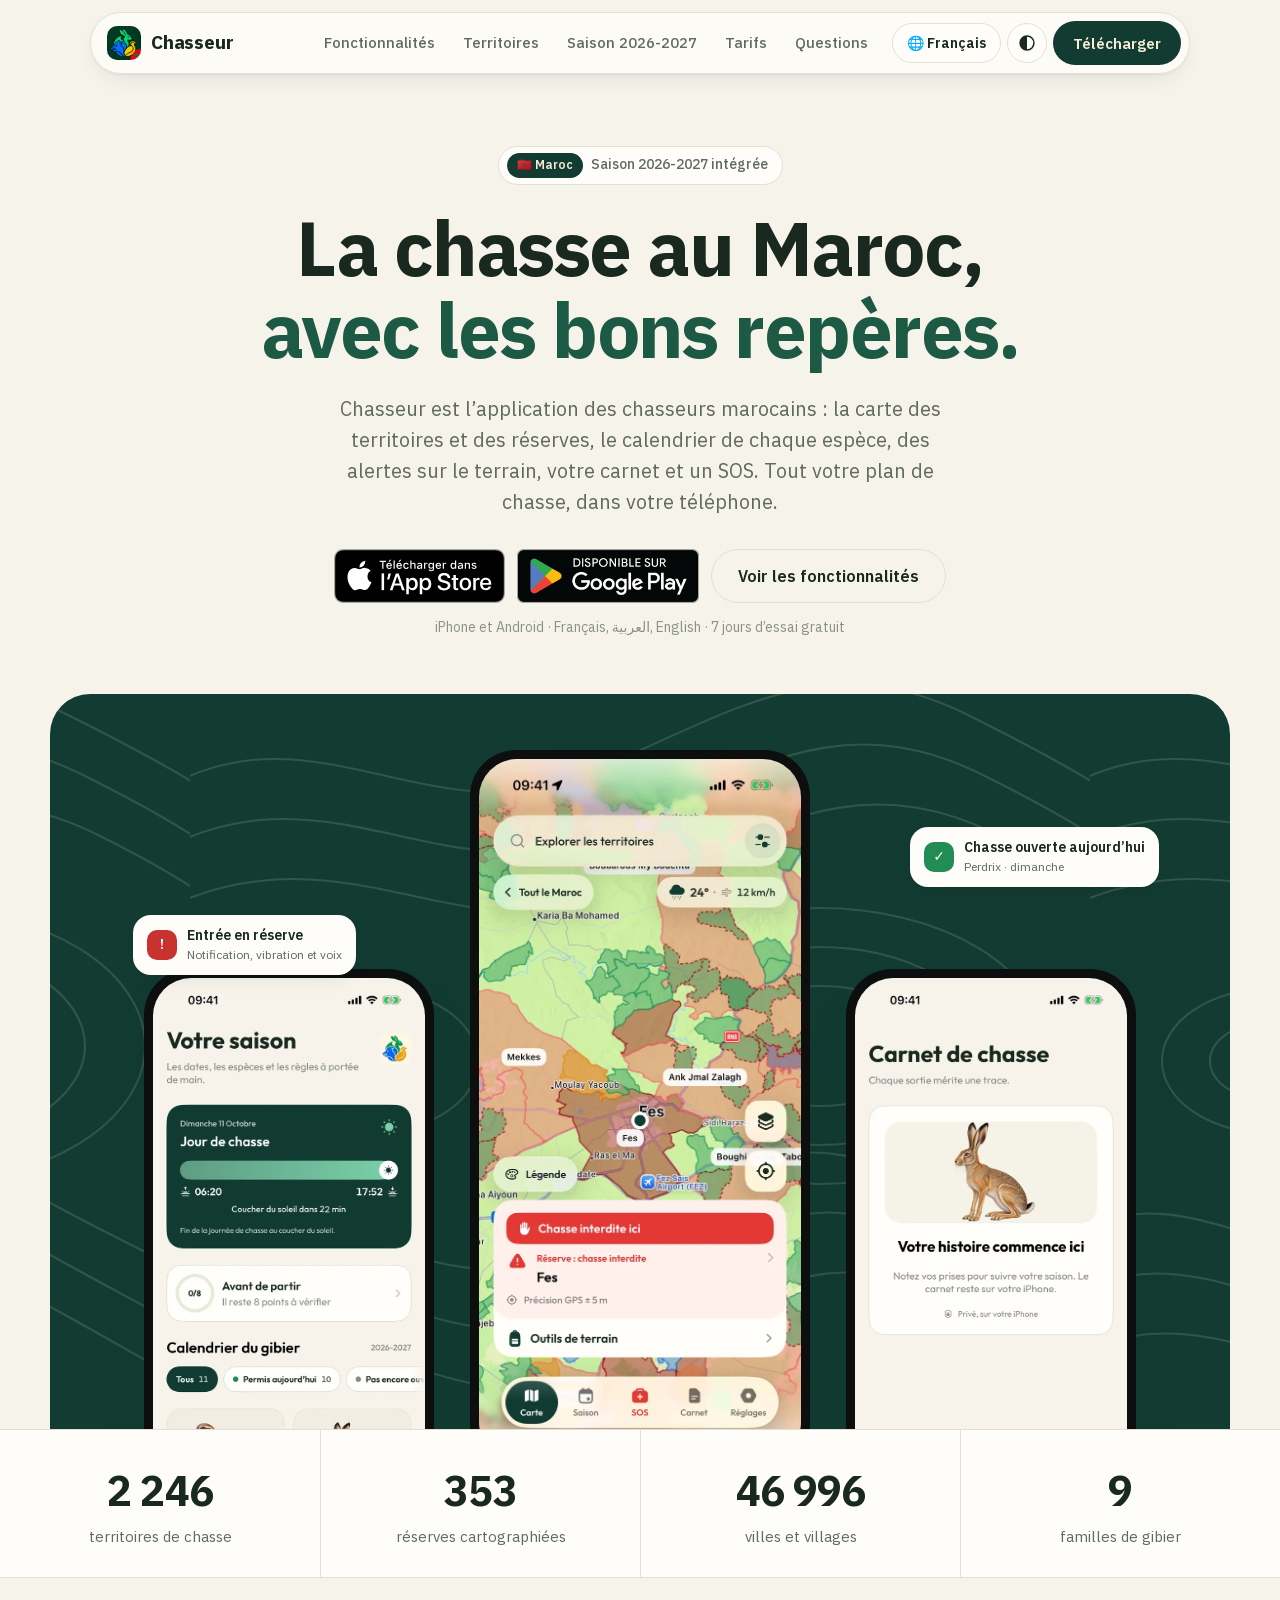
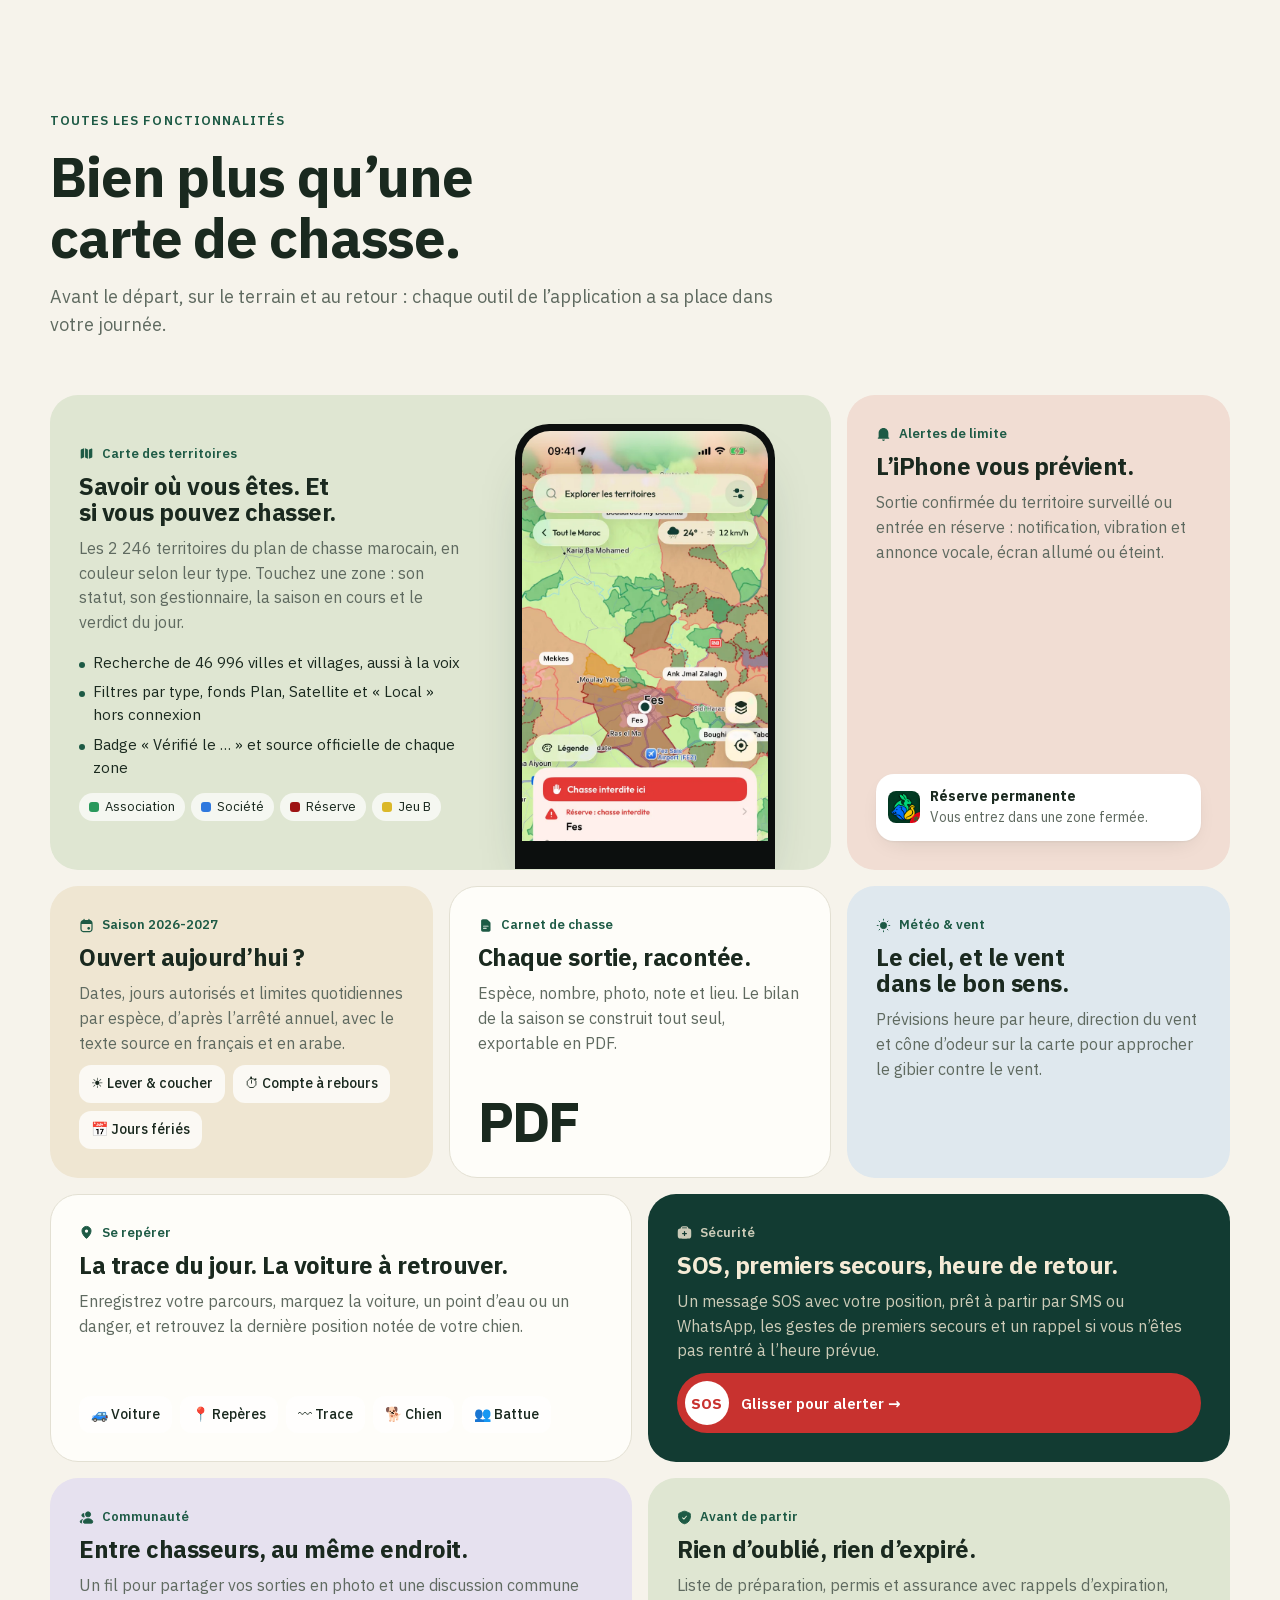
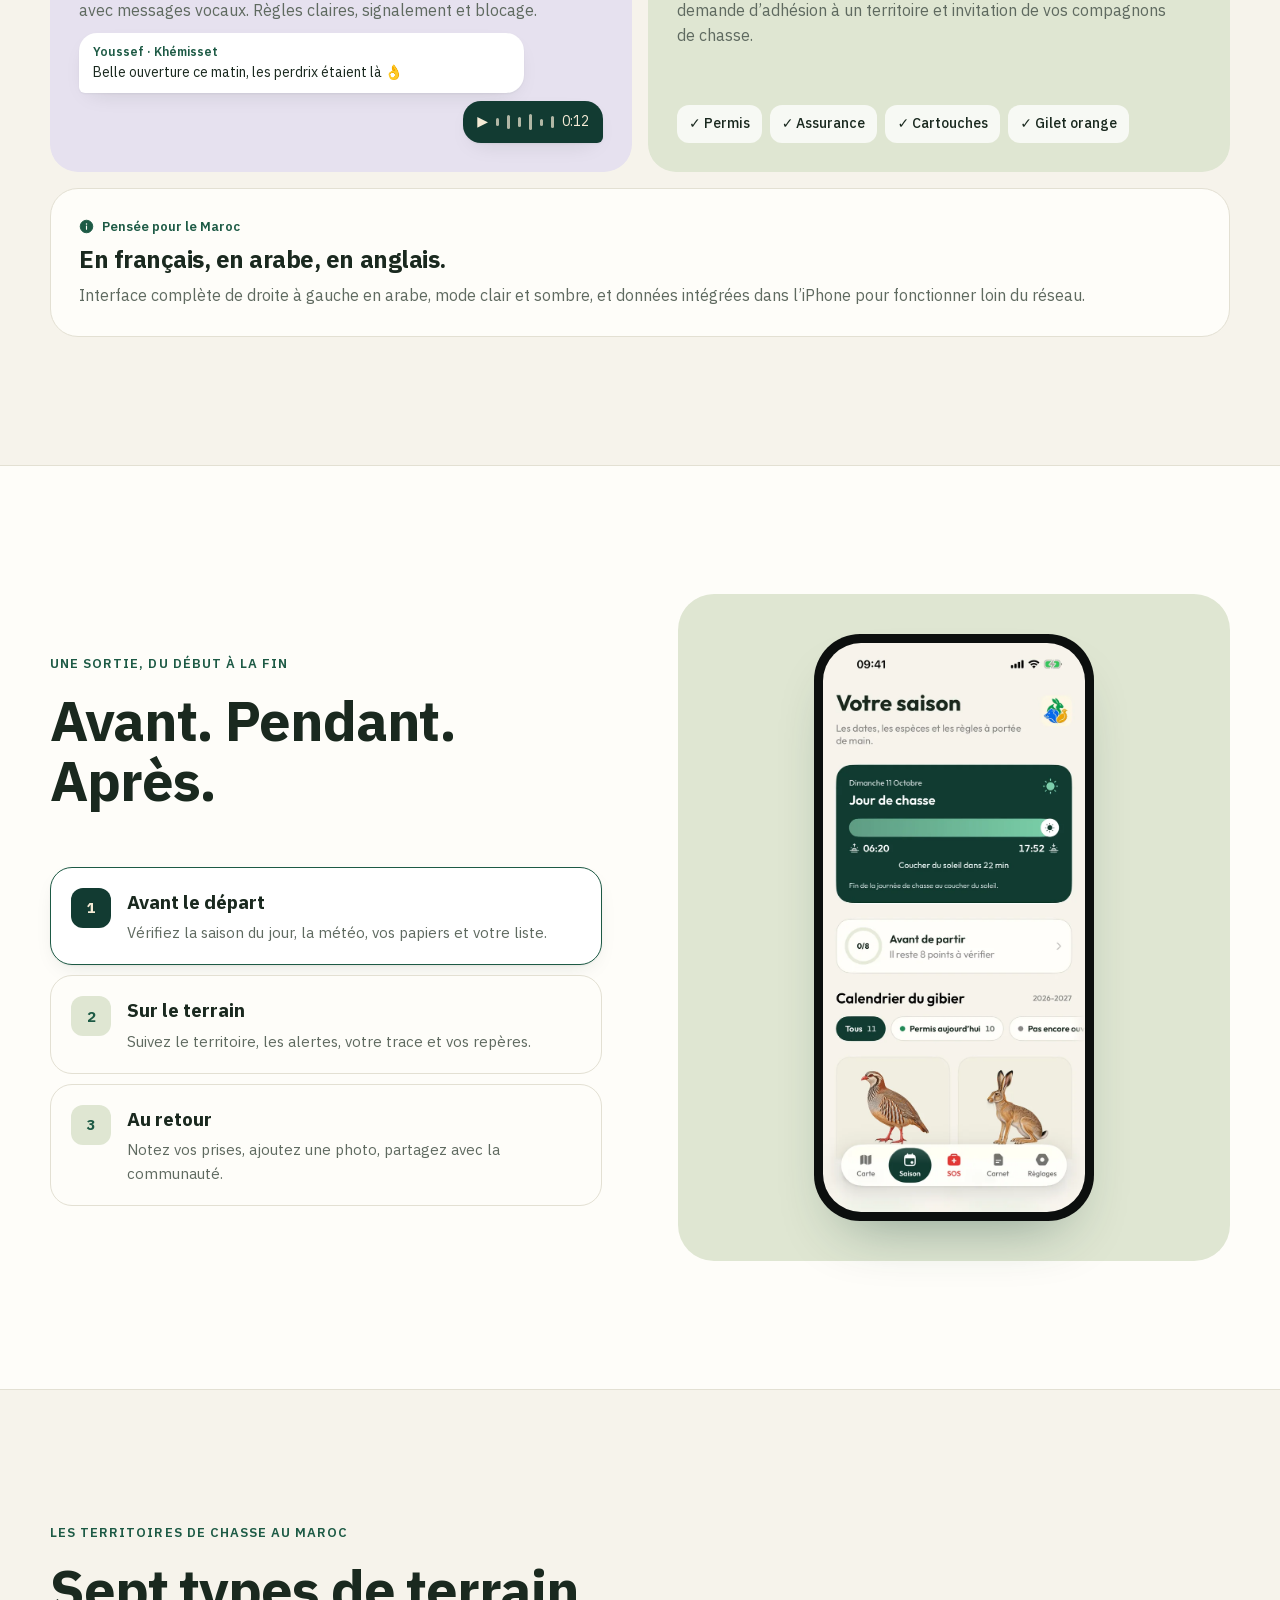
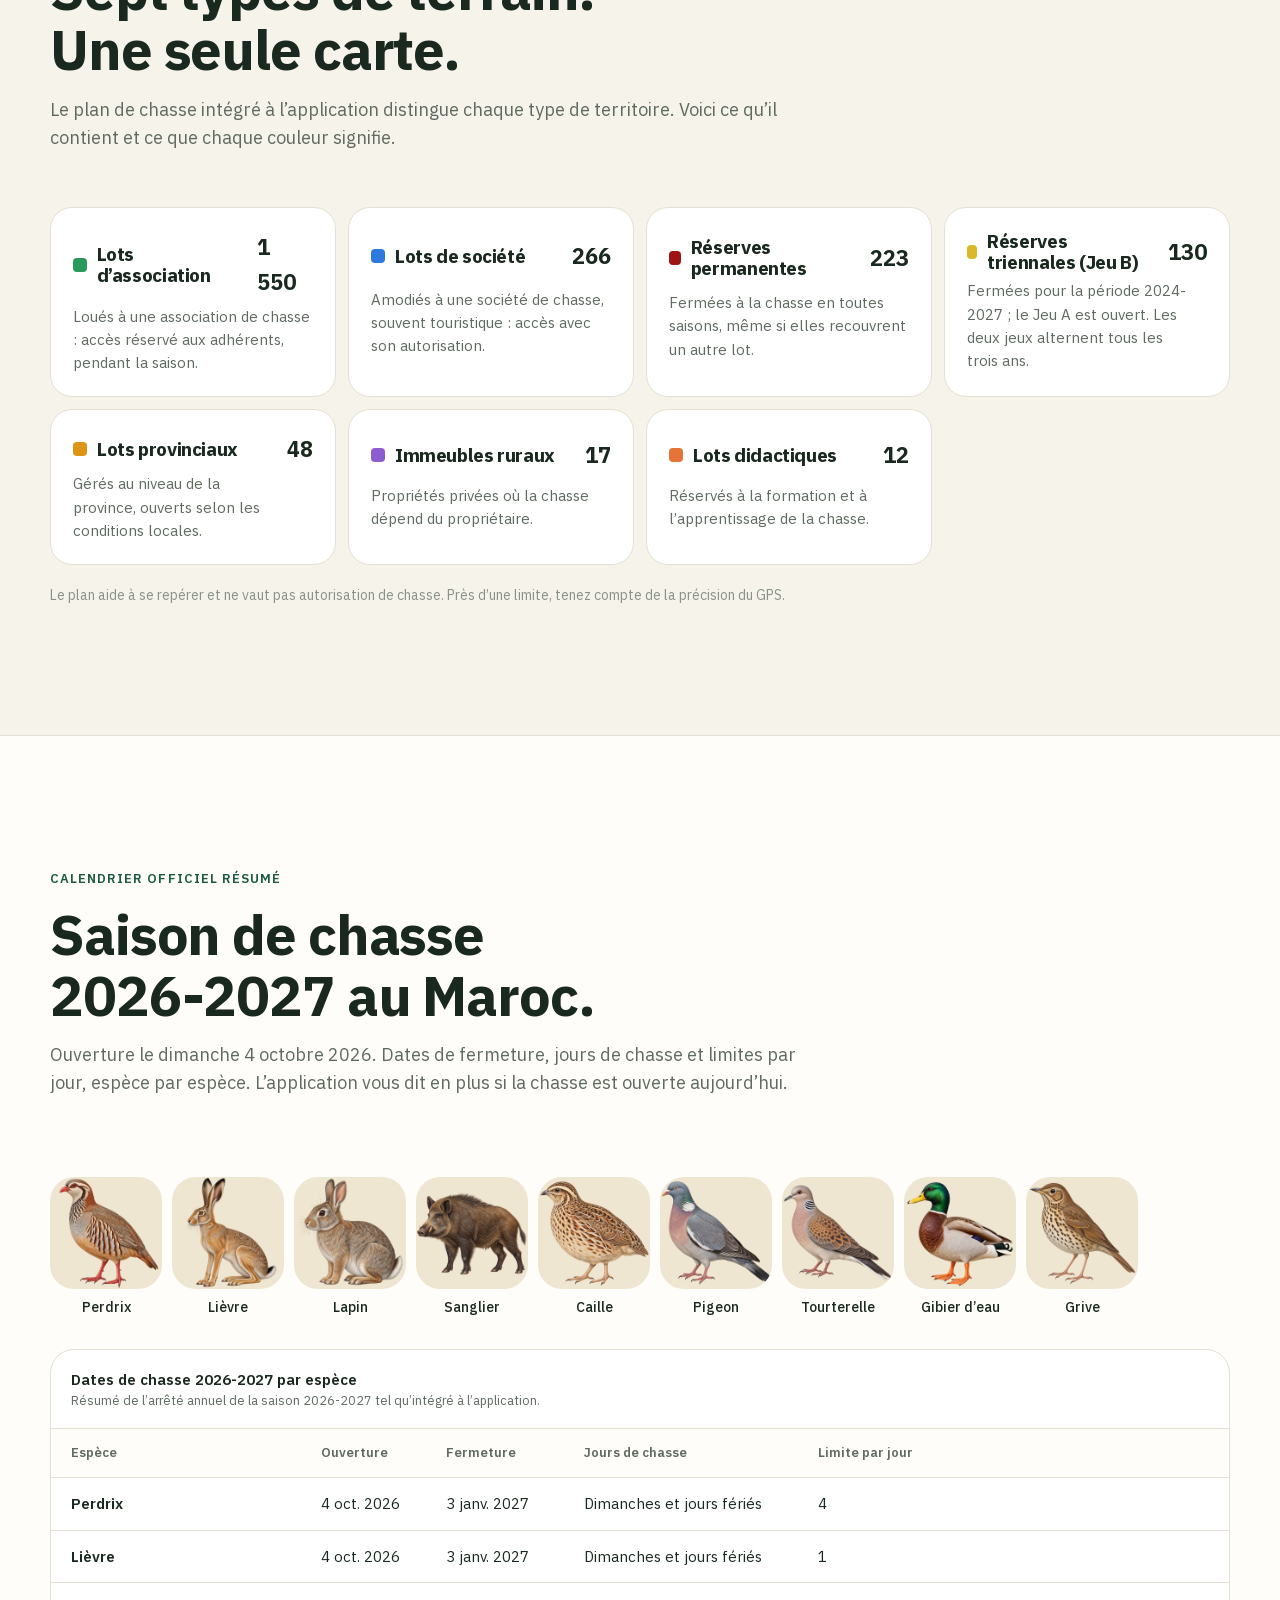
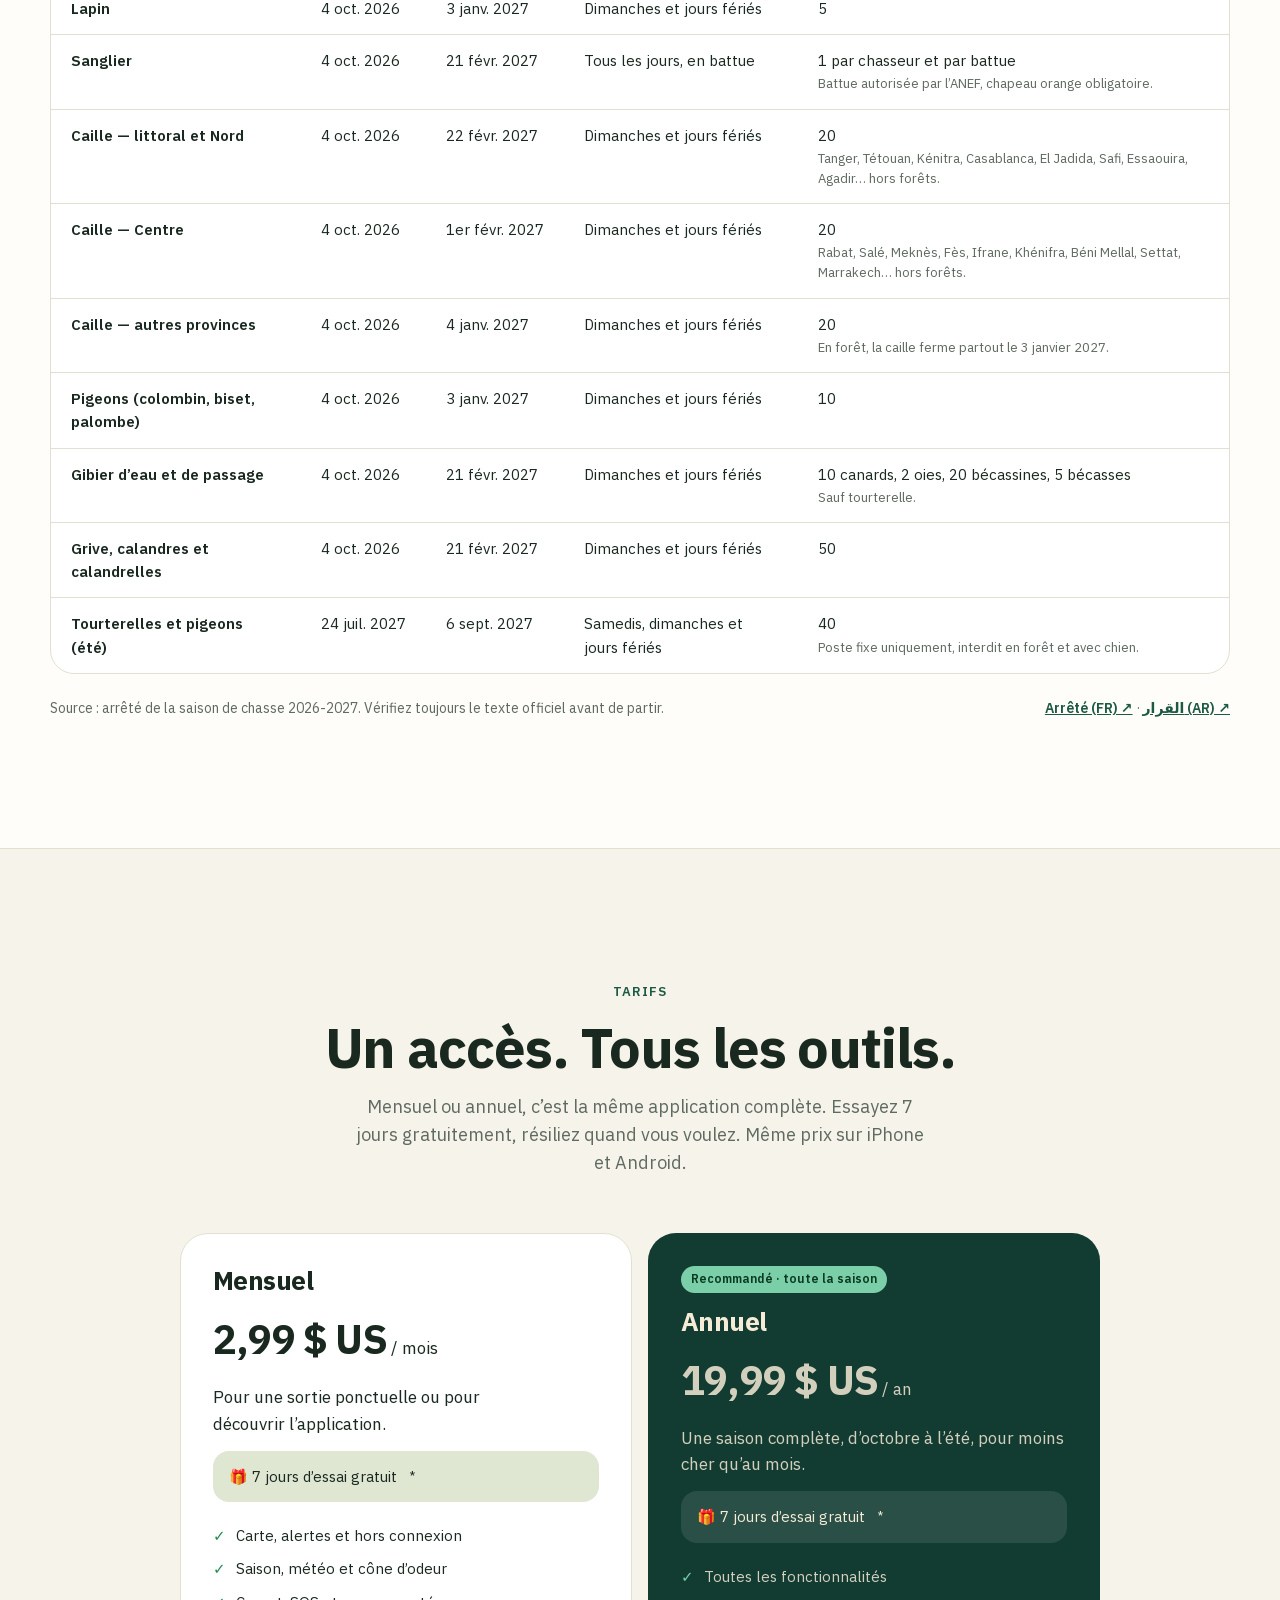
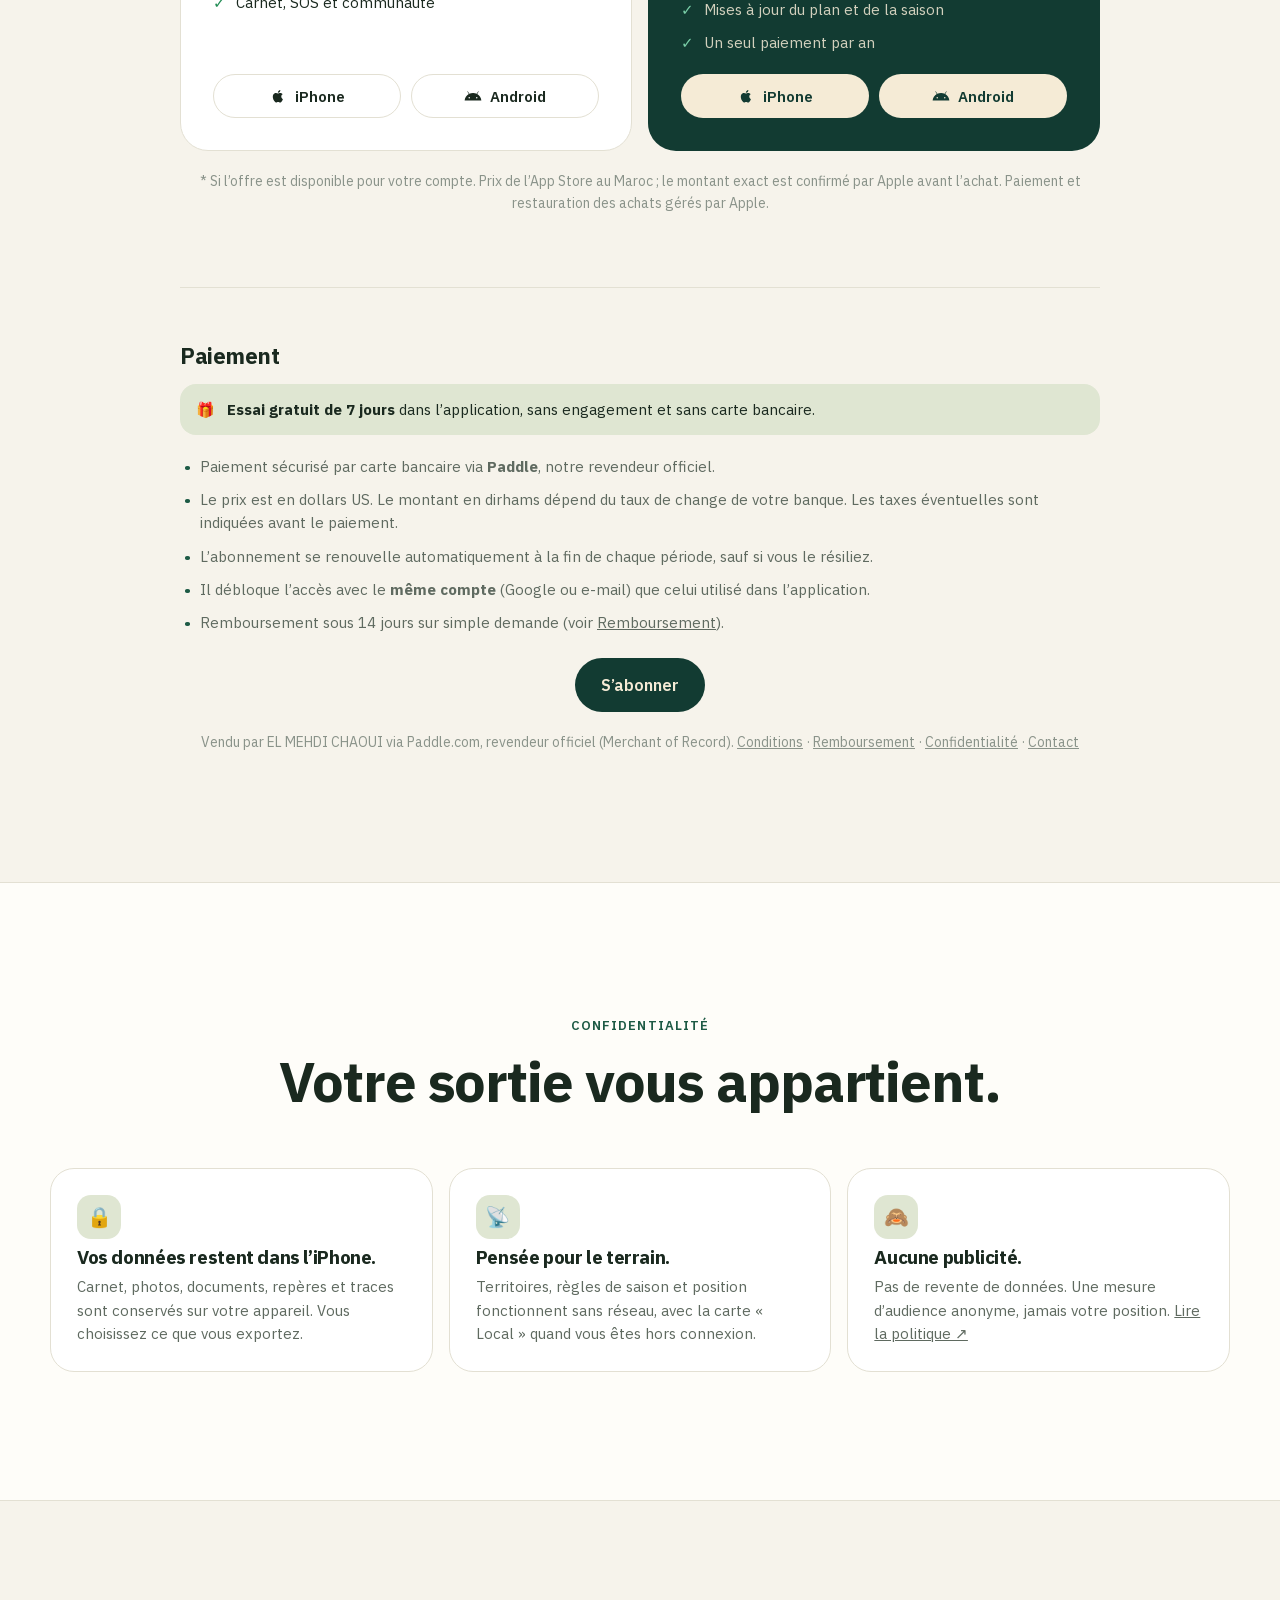
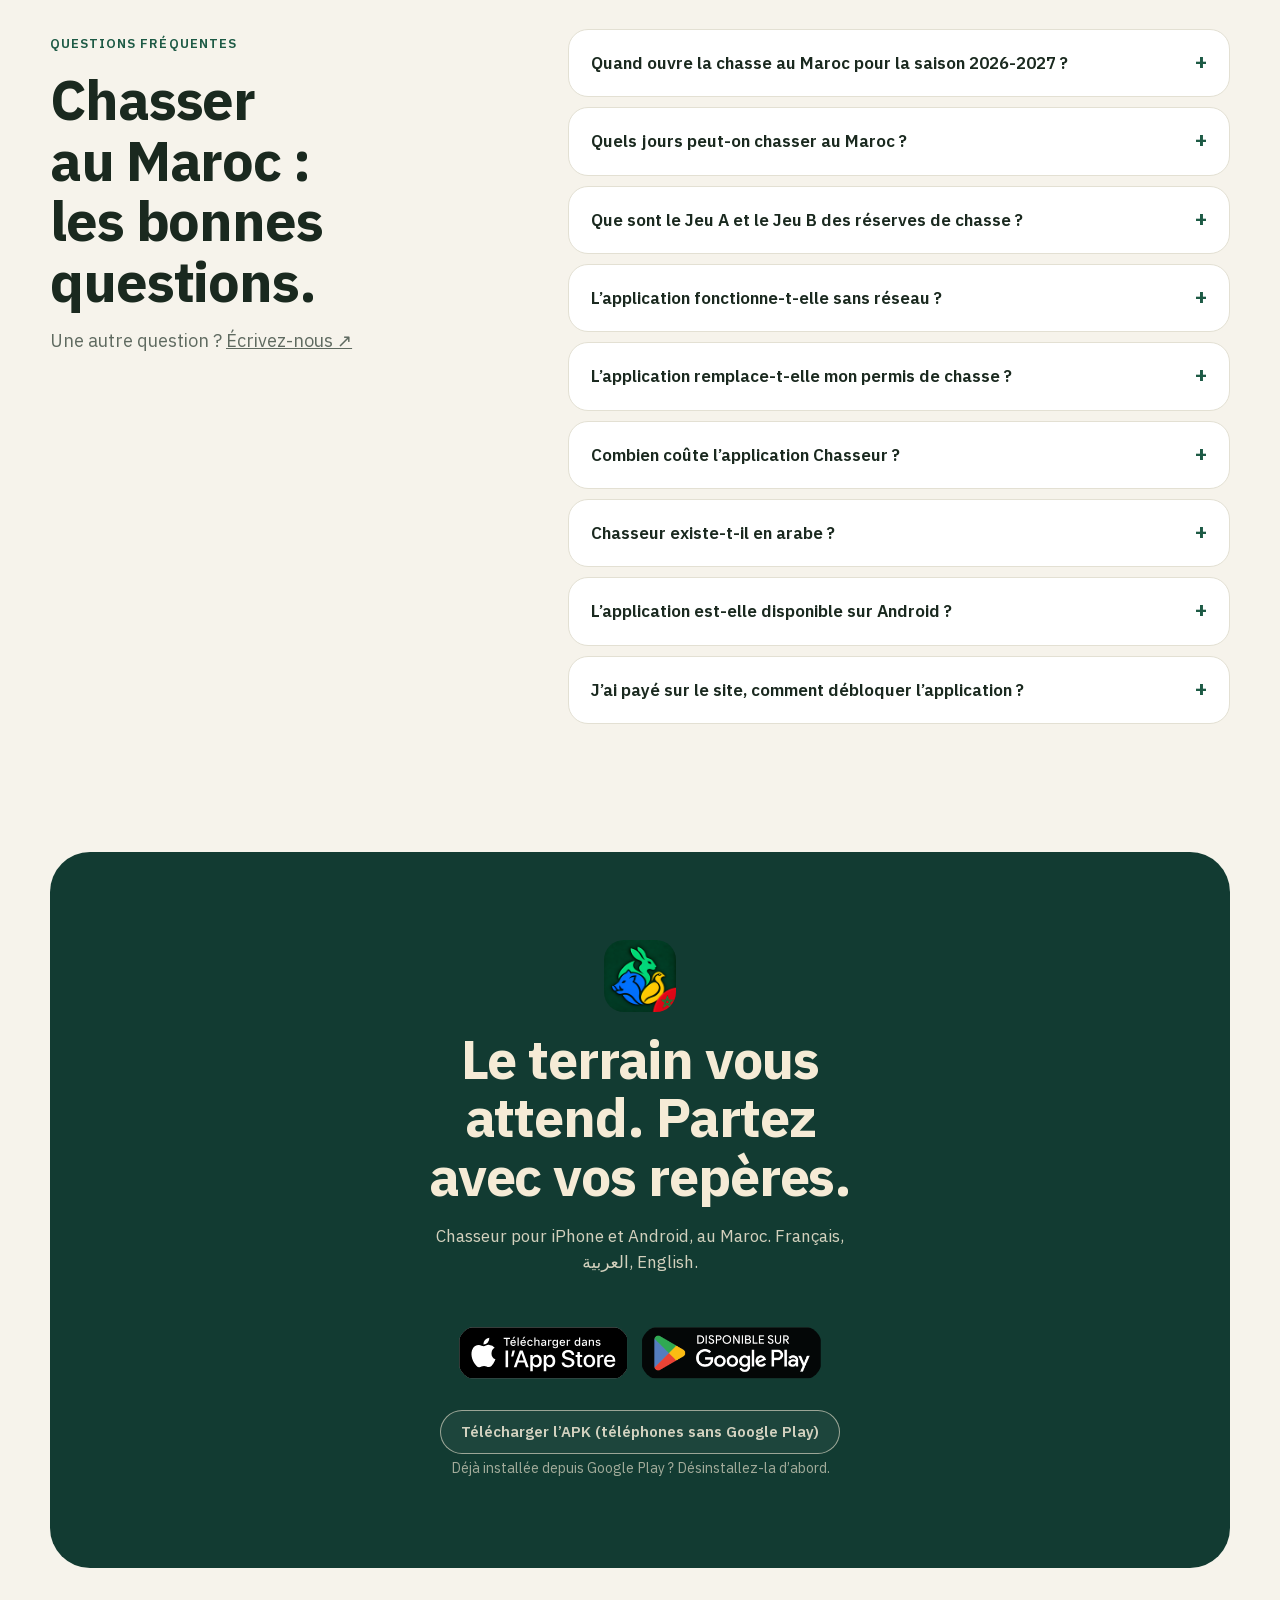
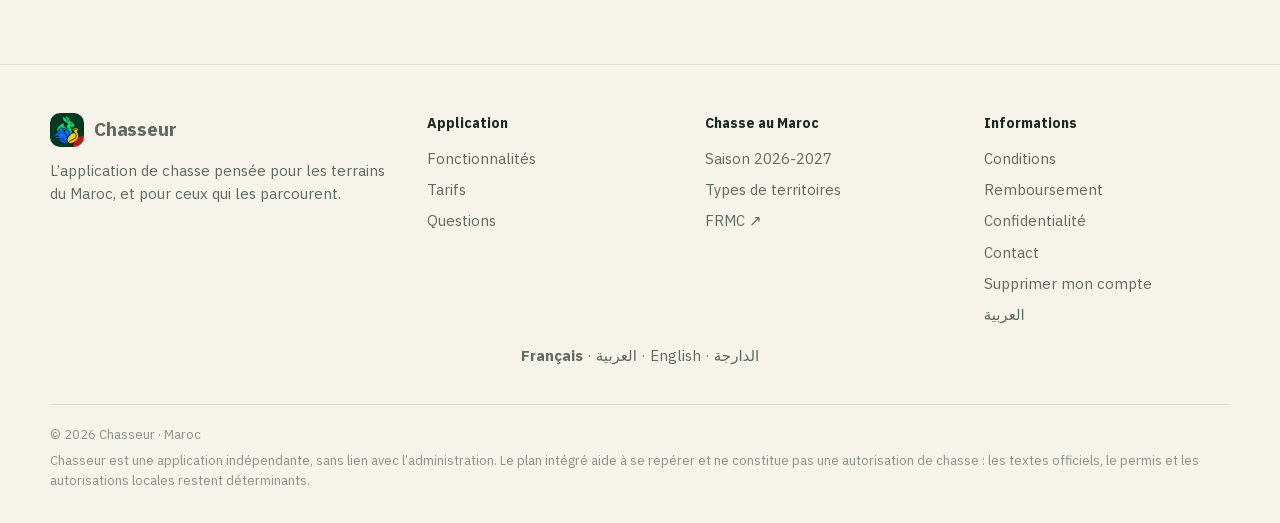
==== commit c7da36e6: "Cartes de prix : boutons iPhone/Android avec logos, alignés en bas Co-Authored-By: Claude Opus 5.5 <" ====
--- a/index.html
+++ b/index.html
@@ -386,7 +386,7 @@
               <p>Pour une sortie ponctuelle ou pour découvrir l’application.</p>
               <div class="trial">🎁 7 jours d’essai gratuit<sup>*</sup></div>
               <ul><li>Carte, alertes et hors connexion</li><li>Saison, météo et cône d’odeur</li><li>Carnet, SOS et communauté</li></ul>
-              <div style="display:flex;gap:8px;flex-wrap:wrap"><a class="btn btn-ghost" style="flex:1" href="https://apps.apple.com/ma/app/chasseur-alertes-de-chasse/id6821409206" data-track="plan_selected" data-track-plan="monthly"> iPhone</a><a class="btn btn-ghost" style="flex:1" href="https://pay.rev.cat/xzavxbnoljagltmg/" data-track="android_plan_selected" data-track-plan="monthly">Android</a></div>
+              <div class="plat-buttons" style="display:flex;gap:10px;margin-top:auto;padding-top:6px"><a class="btn btn-ghost" style="flex:1;display:inline-flex;align-items:center;justify-content:center;gap:8px" href="https://apps.apple.com/ma/app/chasseur-alertes-de-chasse/id6821409206" data-track="plan_selected" data-track-plan="monthly"><svg viewBox="0 0 24 24" width="18" height="18" aria-hidden="true" fill="currentColor"><path d="M16.37 12.75c-.02-2.1 1.72-3.11 1.8-3.16-.98-1.43-2.5-1.63-3.04-1.65-1.29-.13-2.52.76-3.18.76-.66 0-1.67-.74-2.75-.72-1.41.02-2.72.82-3.45 2.09-1.47 2.55-.38 6.33 1.06 8.4.7 1.01 1.53 2.15 2.62 2.11 1.05-.04 1.45-.68 2.72-.68 1.27 0 1.63.68 2.74.66 1.13-.02 1.85-1.03 2.54-2.05.8-1.17 1.13-2.3 1.15-2.36-.03-.01-2.2-.85-2.22-3.36zM14.3 6.58c.58-.7.97-1.68.86-2.65-.83.03-1.84.55-2.44 1.25-.53.62-1 1.61-.88 2.56.93.07 1.88-.47 2.46-1.16z"/></svg>iPhone</a><a class="btn btn-ghost" style="flex:1;display:inline-flex;align-items:center;justify-content:center;gap:8px" href="https://pay.rev.cat/xzavxbnoljagltmg/" data-track="android_plan_selected" data-track-plan="monthly"><svg viewBox="0 0 24 24" width="18" height="18" aria-hidden="true" fill="currentColor"><path d="M17.6 9.48l1.84-3.18a.38.38 0 0 0-.65-.38l-1.86 3.22A11.4 11.4 0 0 0 12 8.13c-1.77 0-3.43.37-4.93 1.01L5.21 5.92a.38.38 0 0 0-.65.38L6.4 9.48C3.29 11.18 1.17 14.32.84 18h22.32c-.33-3.68-2.45-6.82-5.56-8.52zM7 15.25a1 1 0 1 1 0-2 1 1 0 0 1 0 2zm10 0a1 1 0 1 1 0-2 1 1 0 0 1 0 2z"/></svg>Android</a></div>
             </article>
             <article class="price-card featured reveal">
               <span class="badge">Recommandé · toute la saison</span>
@@ -395,7 +395,7 @@
               <p>Une saison complète, d’octobre à l’été, pour moins cher qu’au mois.</p>
               <div class="trial">🎁 7 jours d’essai gratuit<sup>*</sup></div>
               <ul><li>Toutes les fonctionnalités</li><li>Mises à jour du plan et de la saison</li><li>Un seul paiement par an</li></ul>
-              <div style="display:flex;gap:8px;flex-wrap:wrap"><a class="btn btn-ghost" style="flex:1" href="https://apps.apple.com/ma/app/chasseur-alertes-de-chasse/id6821409206" data-track="plan_selected" data-track-plan="annual"> iPhone</a><a class="btn" style="flex:1" href="https://pay.rev.cat/xzavxbnoljagltmg/" data-track="android_plan_selected" data-track-plan="annual">Android</a></div>
+              <div class="plat-buttons" style="display:flex;gap:10px;margin-top:auto;padding-top:6px"><a class="btn" style="flex:1;display:inline-flex;align-items:center;justify-content:center;gap:8px" href="https://apps.apple.com/ma/app/chasseur-alertes-de-chasse/id6821409206" data-track="plan_selected" data-track-plan="annual"><svg viewBox="0 0 24 24" width="18" height="18" aria-hidden="true" fill="currentColor"><path d="M16.37 12.75c-.02-2.1 1.72-3.11 1.8-3.16-.98-1.43-2.5-1.63-3.04-1.65-1.29-.13-2.52.76-3.18.76-.66 0-1.67-.74-2.75-.72-1.41.02-2.72.82-3.45 2.09-1.47 2.55-.38 6.33 1.06 8.4.7 1.01 1.53 2.15 2.62 2.11 1.05-.04 1.45-.68 2.72-.68 1.27 0 1.63.68 2.74.66 1.13-.02 1.85-1.03 2.54-2.05.8-1.17 1.13-2.3 1.15-2.36-.03-.01-2.2-.85-2.22-3.36zM14.3 6.58c.58-.7.97-1.68.86-2.65-.83.03-1.84.55-2.44 1.25-.53.62-1 1.61-.88 2.56.93.07 1.88-.47 2.46-1.16z"/></svg>iPhone</a><a class="btn" style="flex:1;display:inline-flex;align-items:center;justify-content:center;gap:8px" href="https://pay.rev.cat/xzavxbnoljagltmg/" data-track="android_plan_selected" data-track-plan="annual"><svg viewBox="0 0 24 24" width="18" height="18" aria-hidden="true" fill="currentColor"><path d="M17.6 9.48l1.84-3.18a.38.38 0 0 0-.65-.38l-1.86 3.22A11.4 11.4 0 0 0 12 8.13c-1.77 0-3.43.37-4.93 1.01L5.21 5.92a.38.38 0 0 0-.65.38L6.4 9.48C3.29 11.18 1.17 14.32.84 18h22.32c-.33-3.68-2.45-6.82-5.56-8.52zM7 15.25a1 1 0 1 1 0-2 1 1 0 0 1 0 2zm10 0a1 1 0 1 1 0-2 1 1 0 0 1 0 2z"/></svg>Android</a></div>
             </article>
           </div>
           <p class="pricing-note">* Si l’offre est disponible pour votre compte. Prix de l’App Store au Maroc ; le montant exact est confirmé par Apple avant l’achat. Paiement et restauration des achats gérés par Apple.</p>
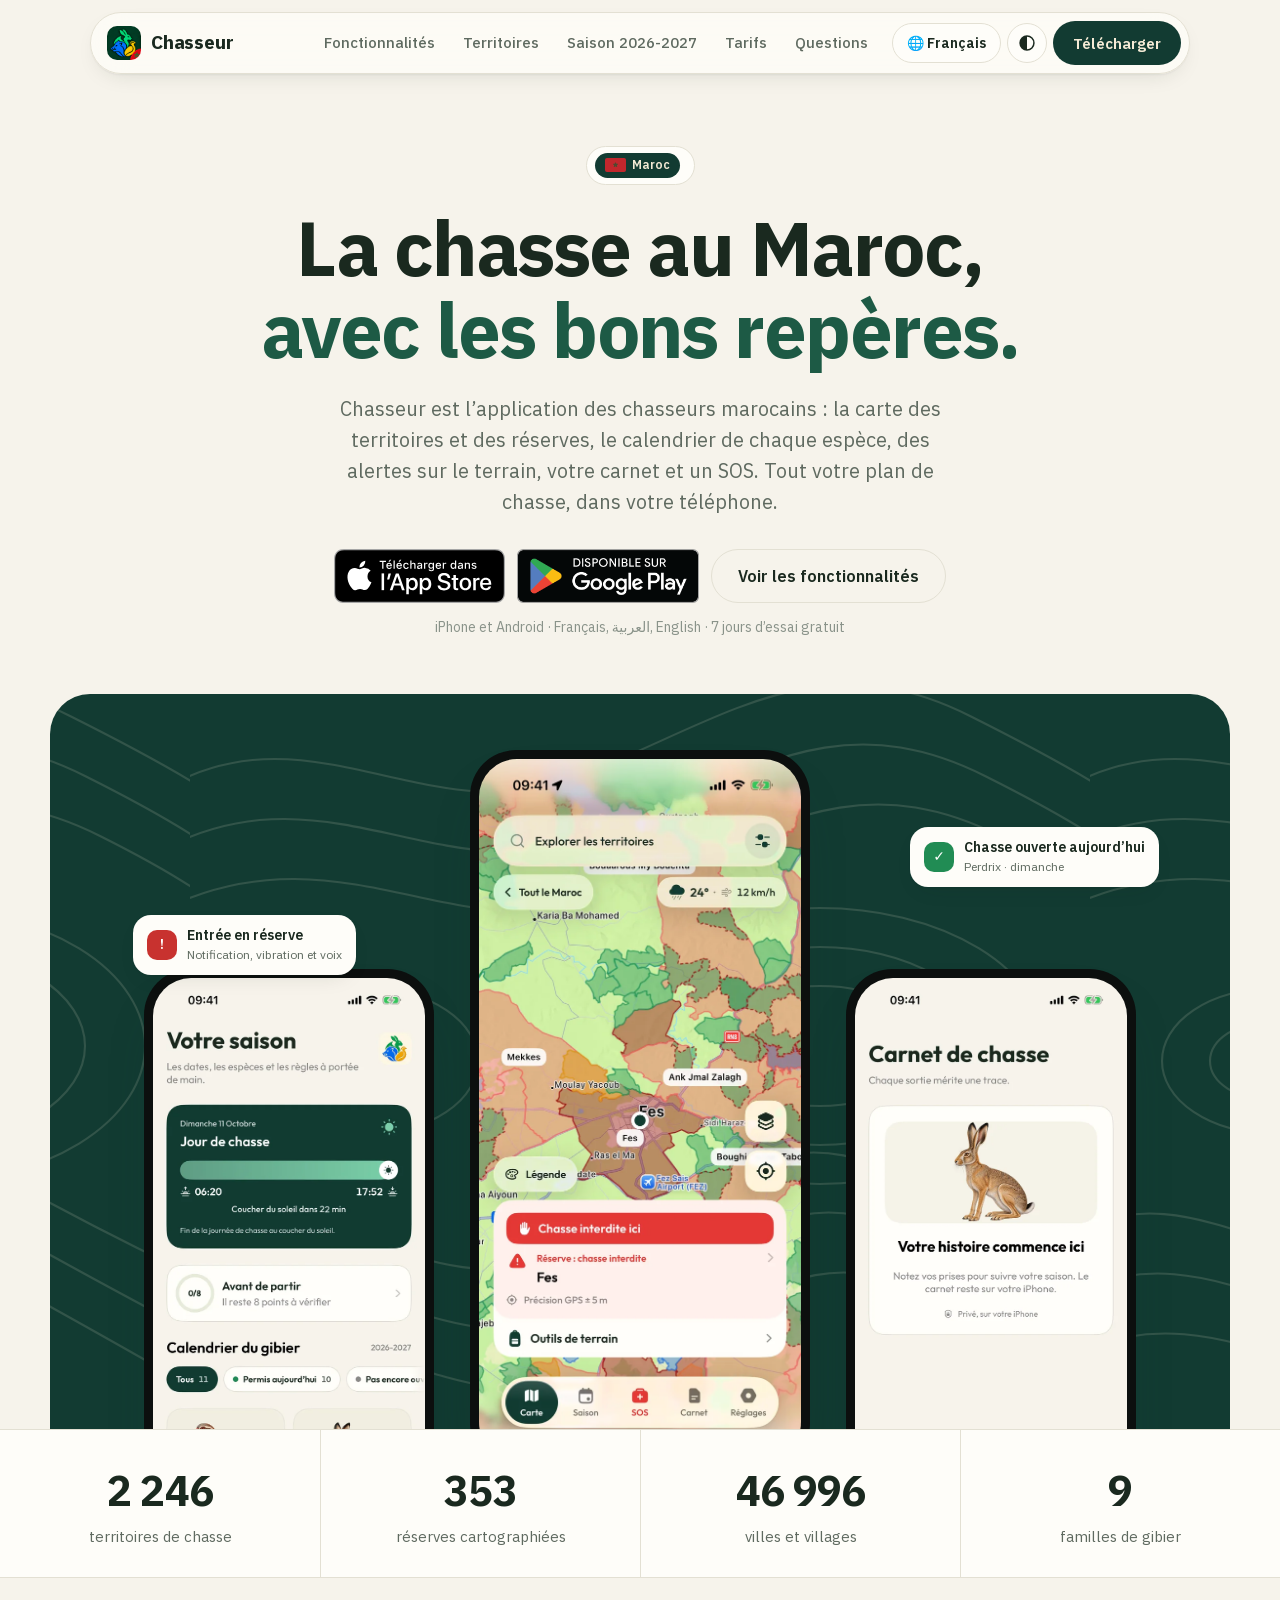
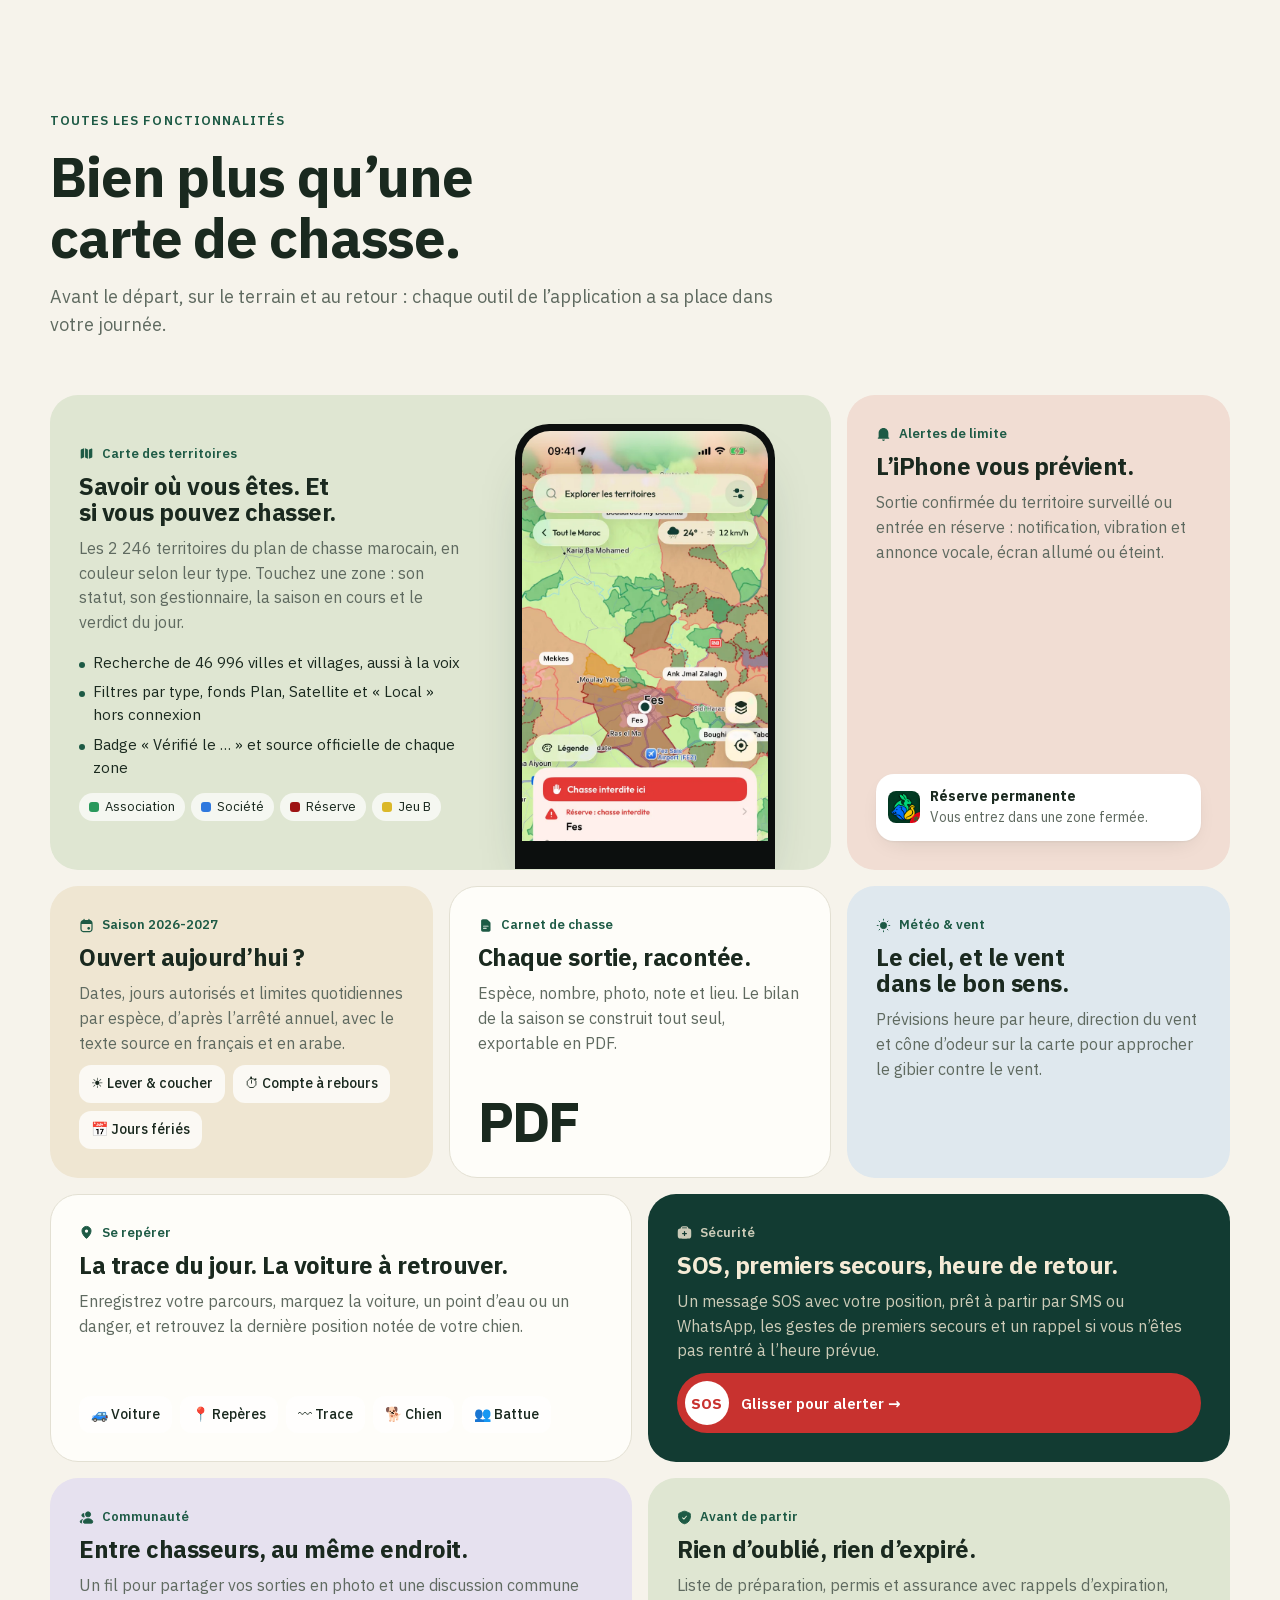
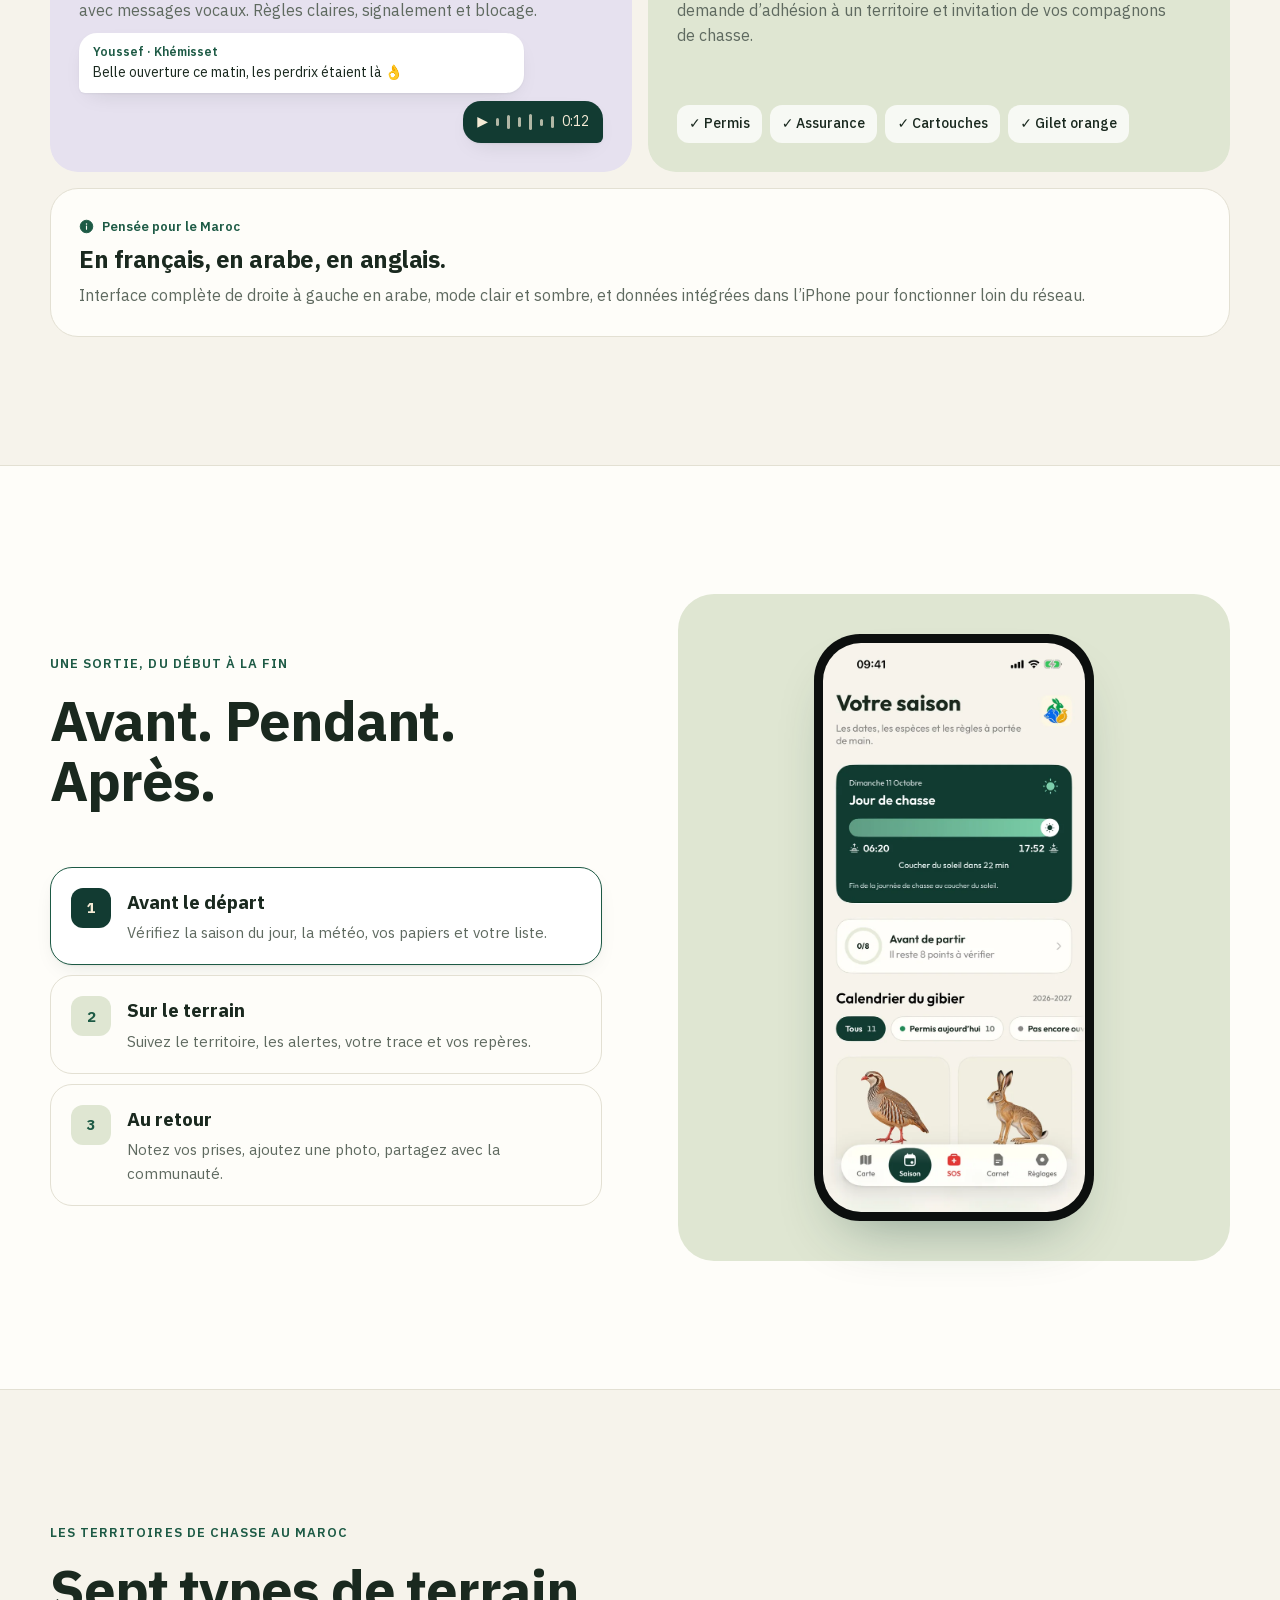
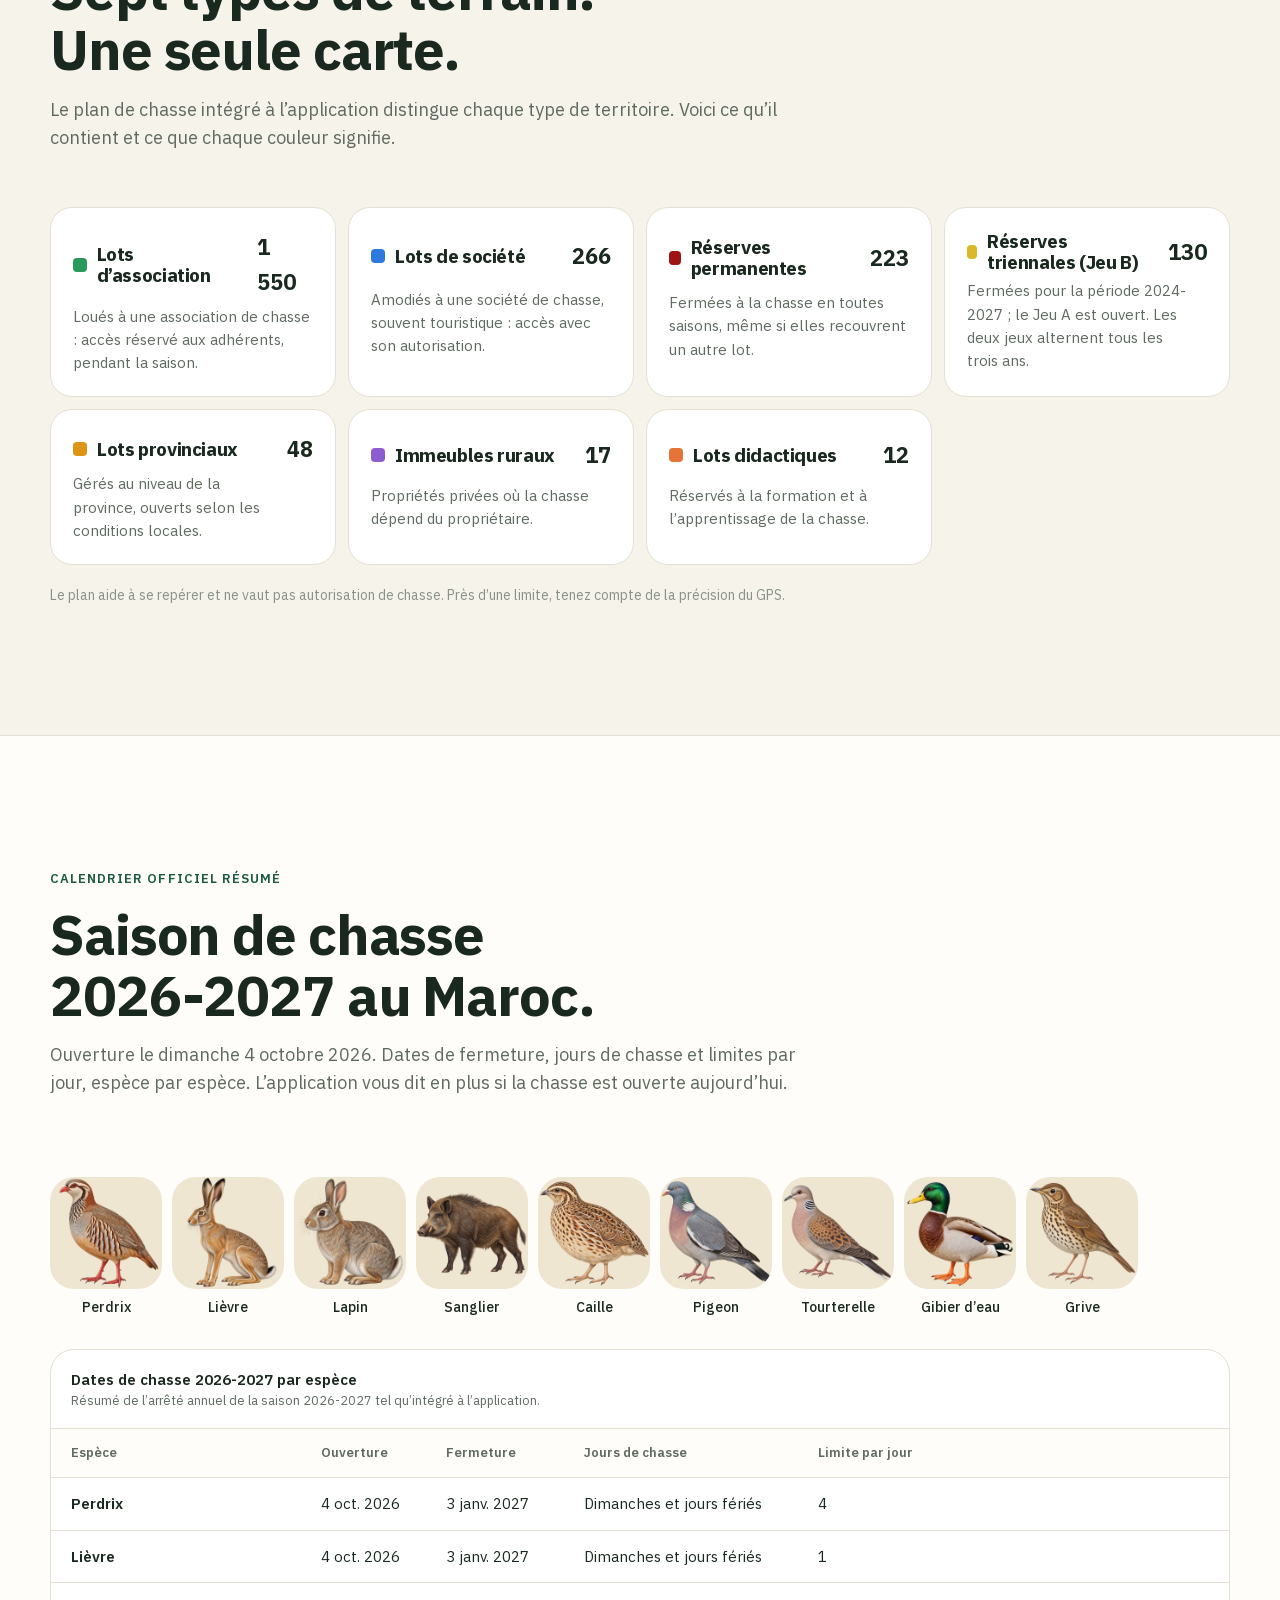
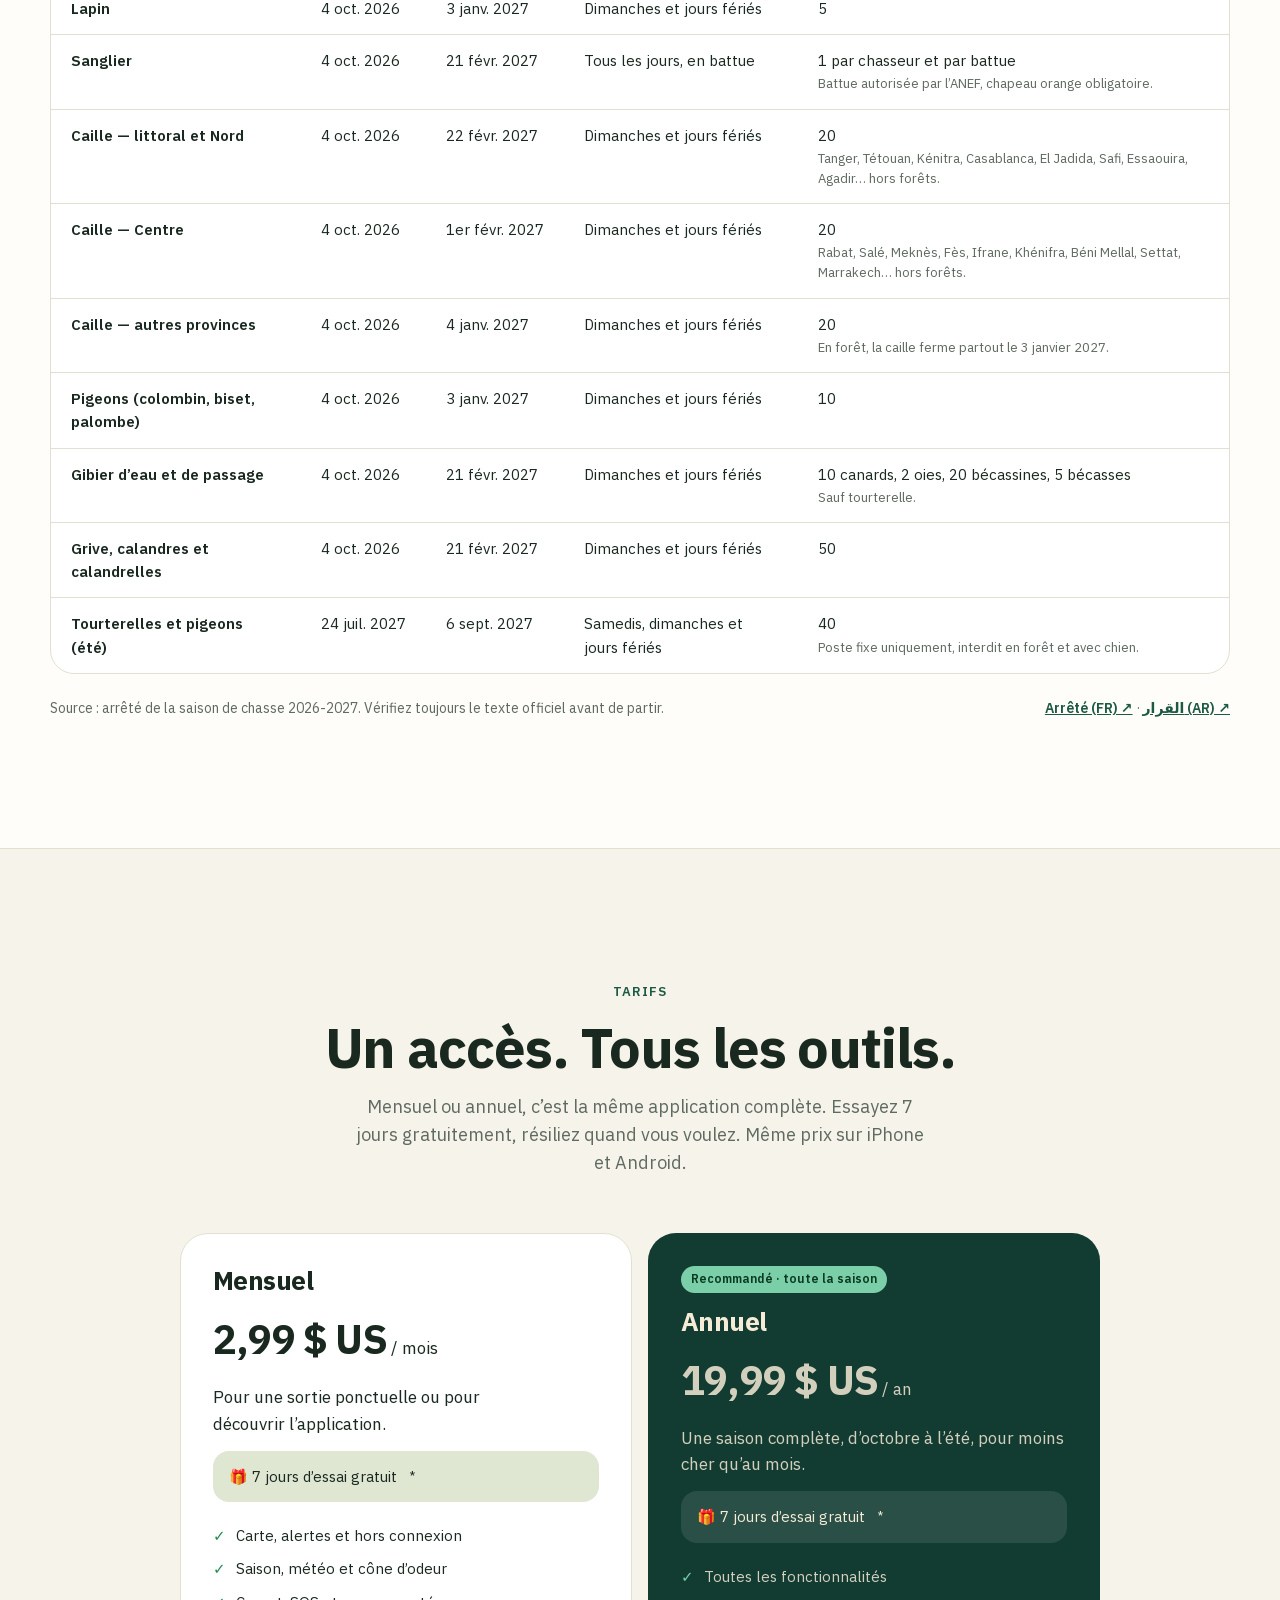
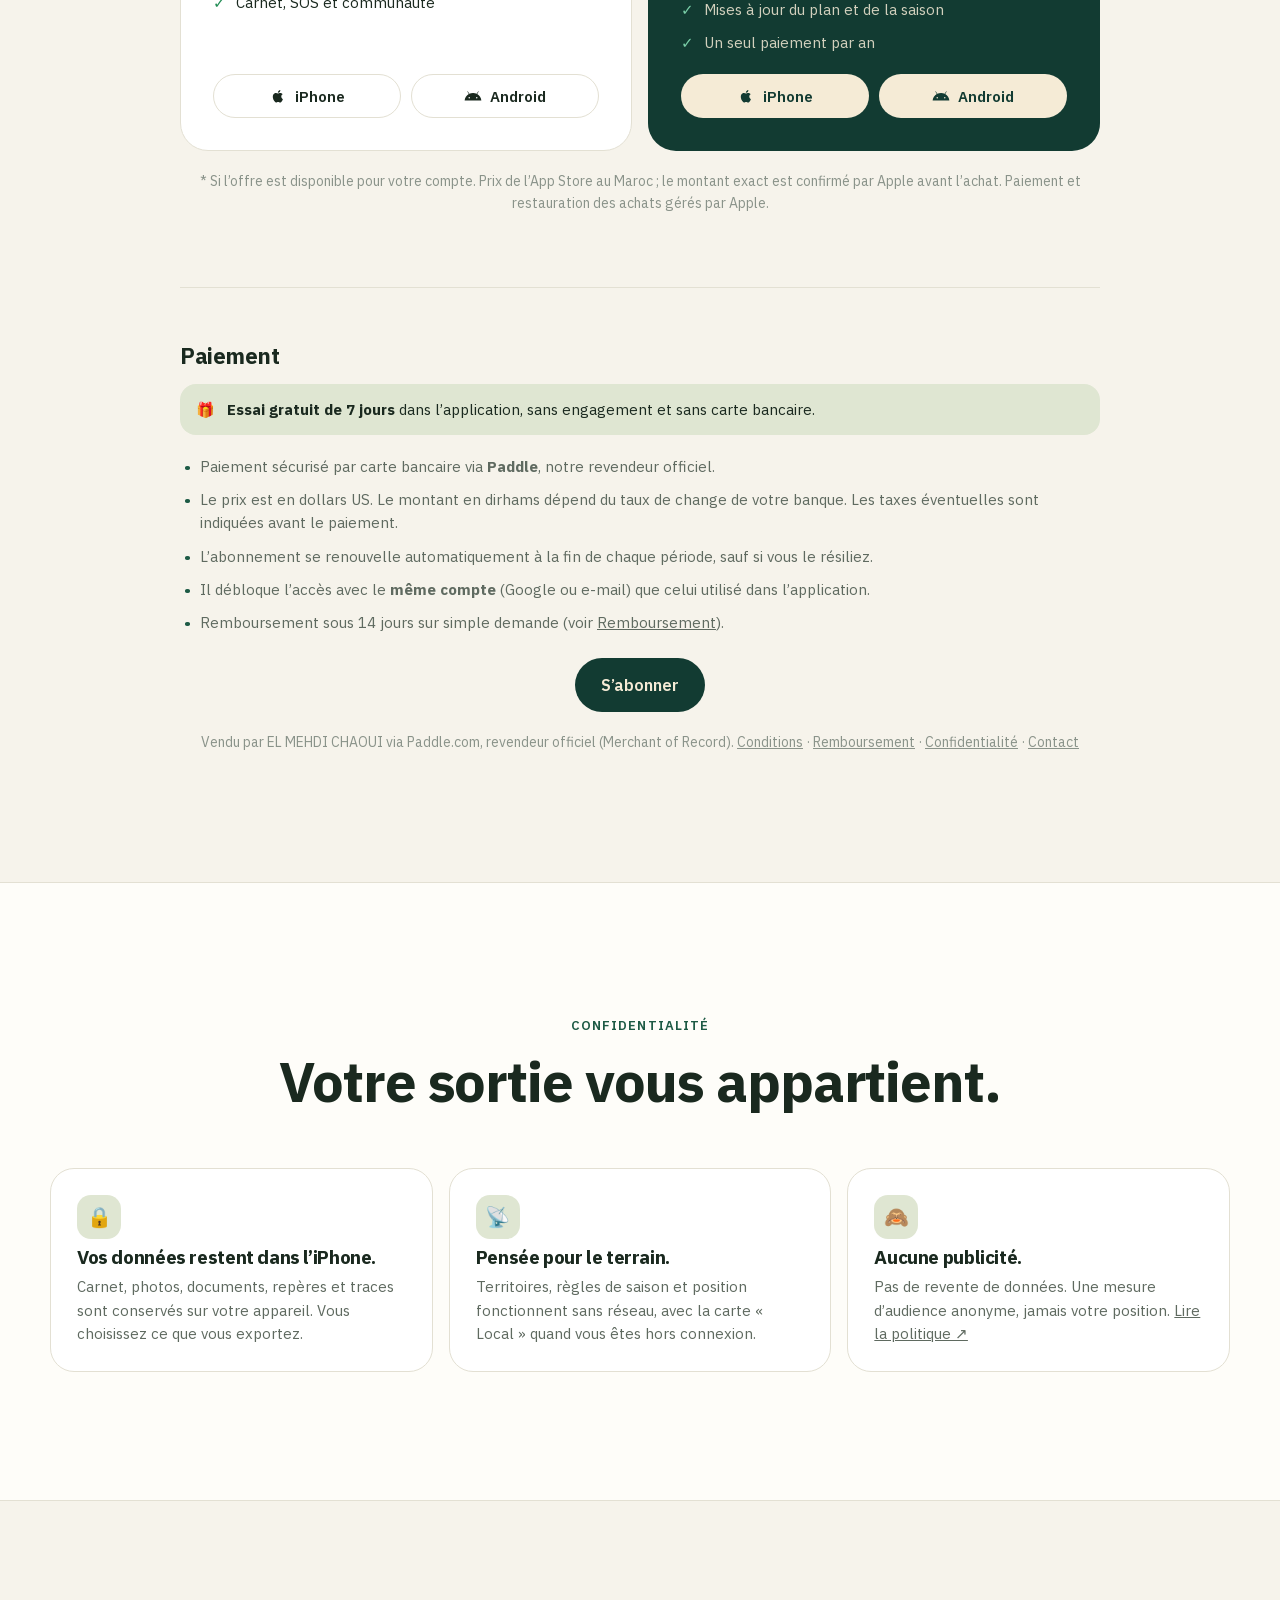
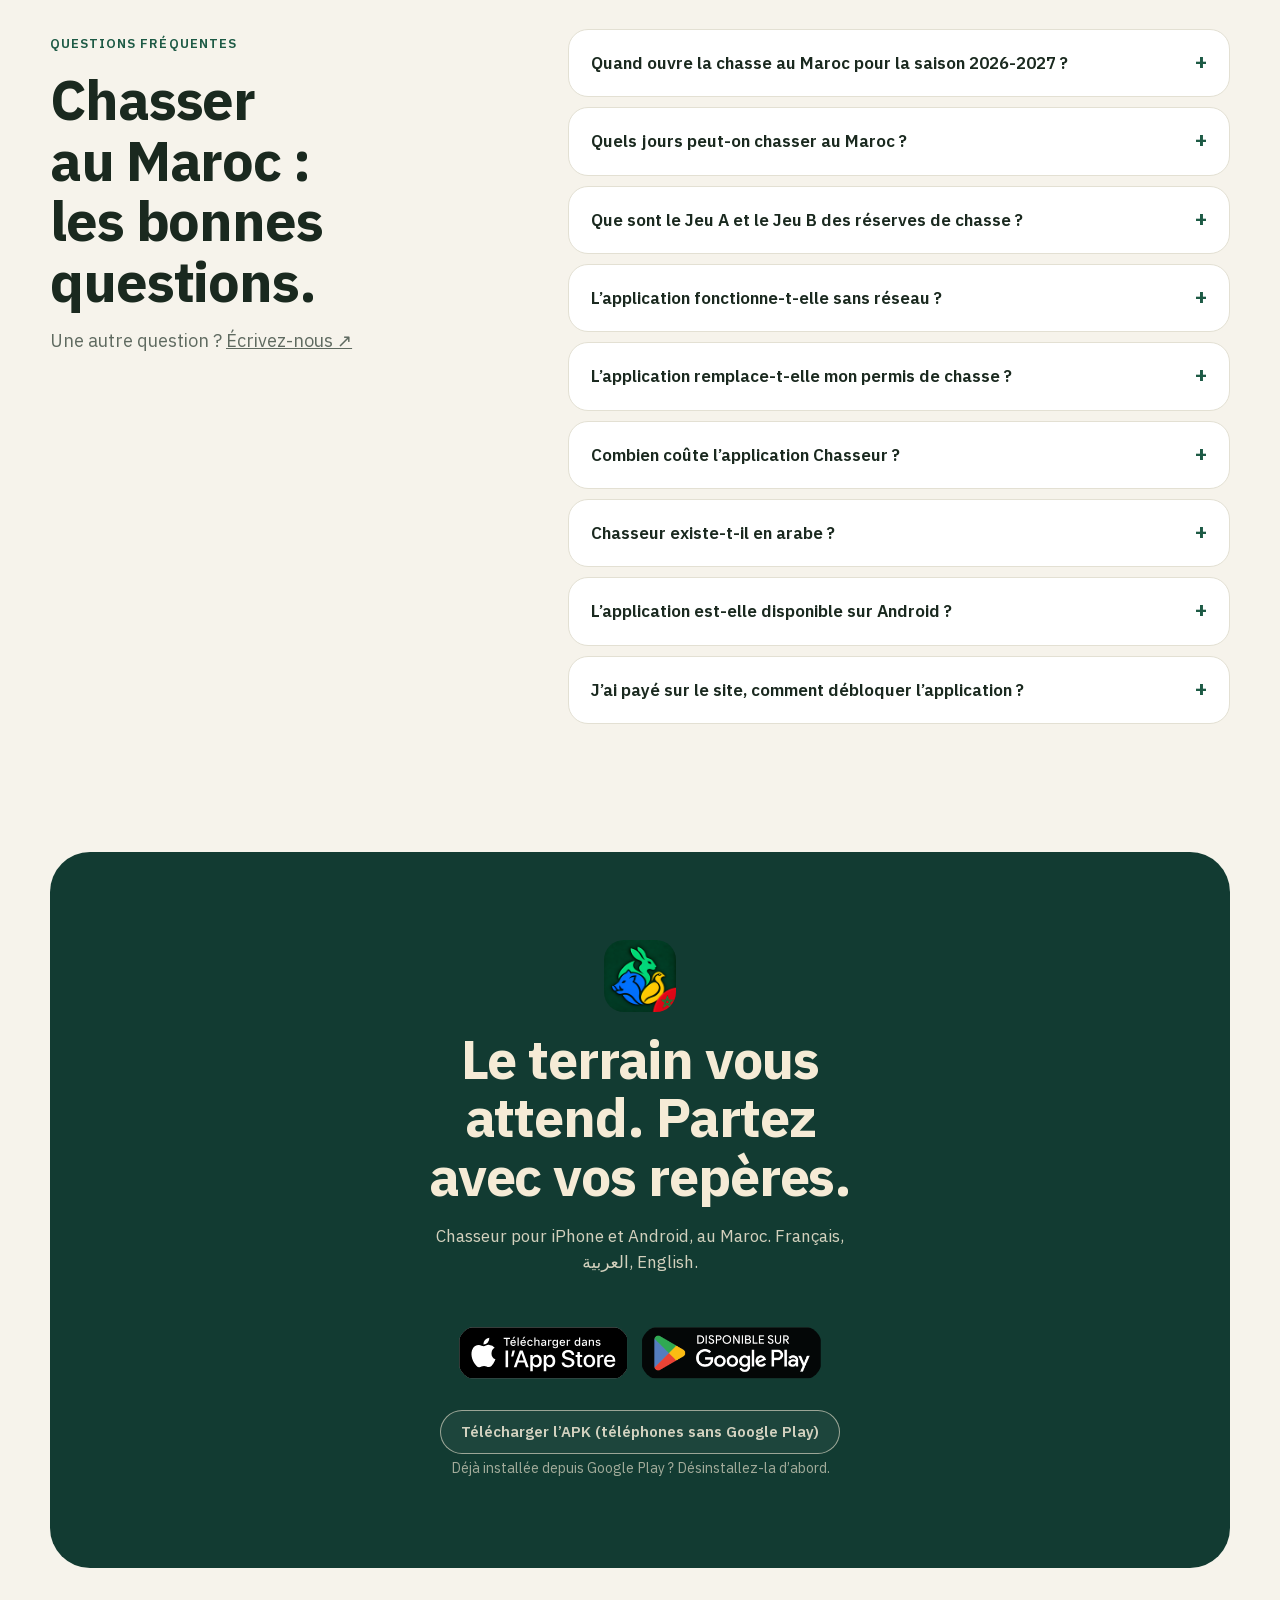
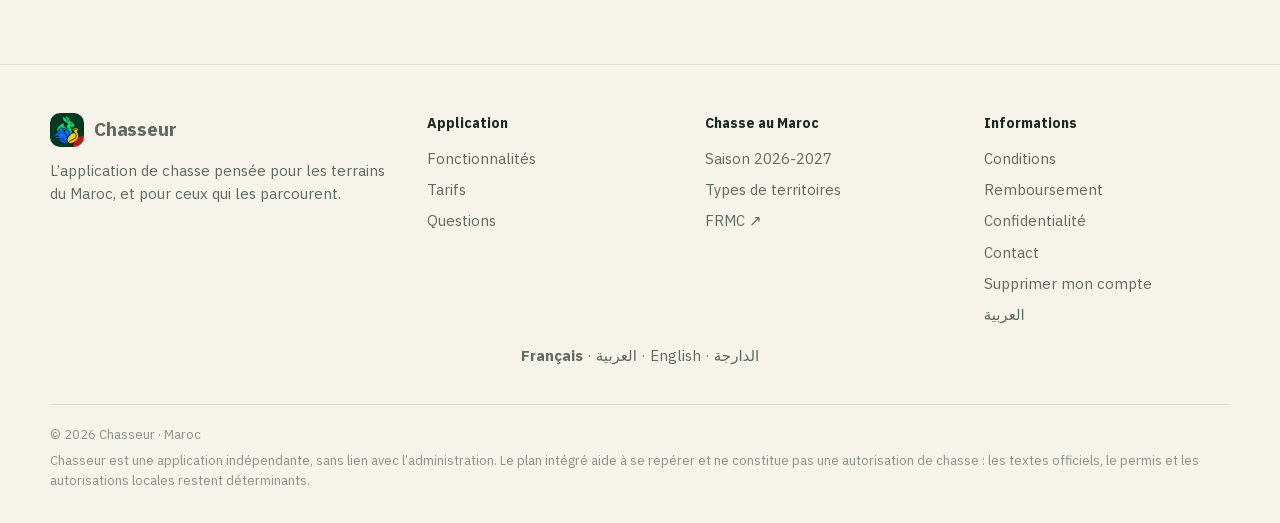
==== commit 4682abec: "Icône lune du mode sombre + pastille Maroc avec drapeau Co-Authored-By: Claude Opus 5.5 <noreply@ant" ====
--- a/index.html
+++ b/index.html
@@ -156,7 +156,7 @@
       <!-- Hero -->
       <section class="hero" id="accueil" aria-labelledby="titre">
         <div class="wrap">
-          <span class="pill"><b>🇲🇦 Maroc</b> Saison 2026-2027 intégrée</span>
+          <span class="pill"><b style="display:inline-flex;align-items:center;white-space:nowrap"><img src="/assets/img/flag-ma.svg" width="21" height="14" alt="" style="border-radius:2px;vertical-align:-2px;margin-inline-end:6px">Maroc</b></span>
           <h1 id="titre">La chasse au Maroc, <em>avec les bons repères.</em></h1>
           <p class="lead">Chasseur est l’application des chasseurs marocains : la carte des territoires et des réserves, le calendrier de chaque espèce, des alertes sur le terrain, votre carnet et un SOS. Tout votre plan de chasse, dans votre téléphone.</p>
           <div class="hero-ctas">
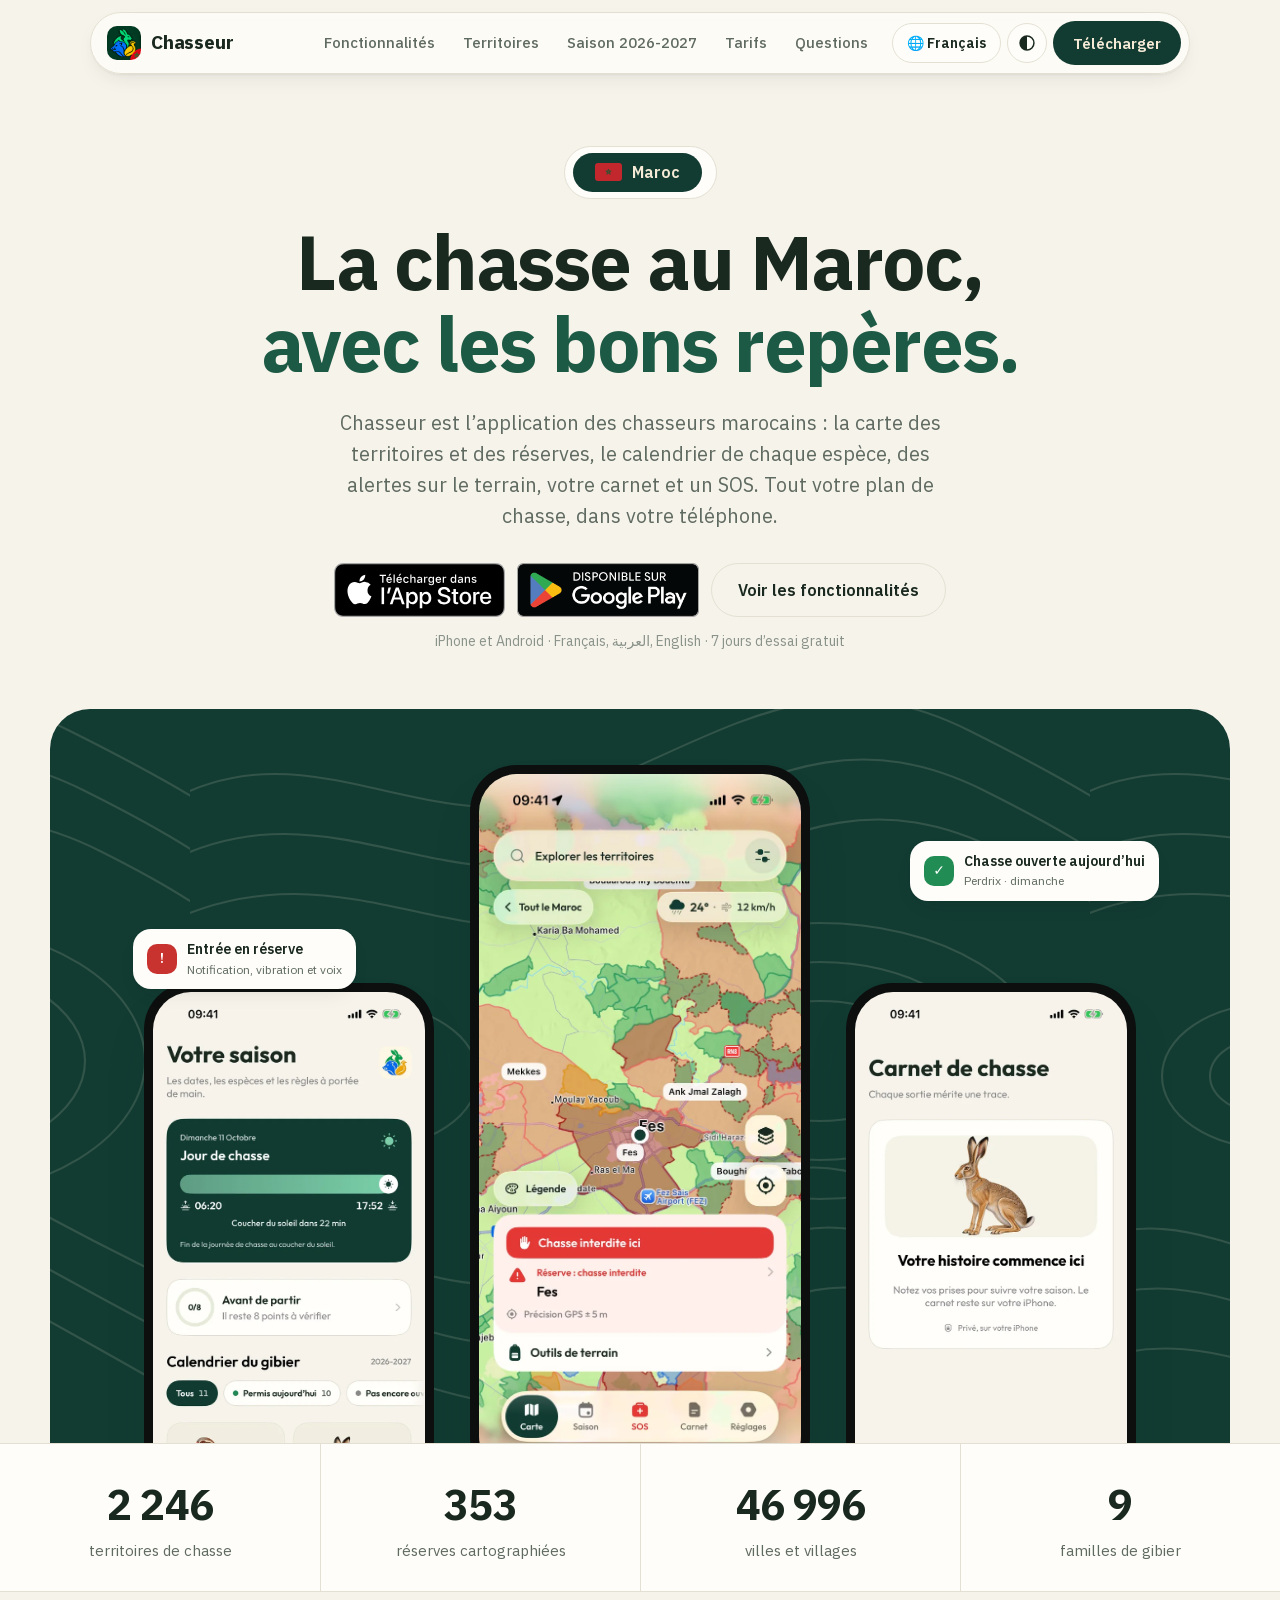
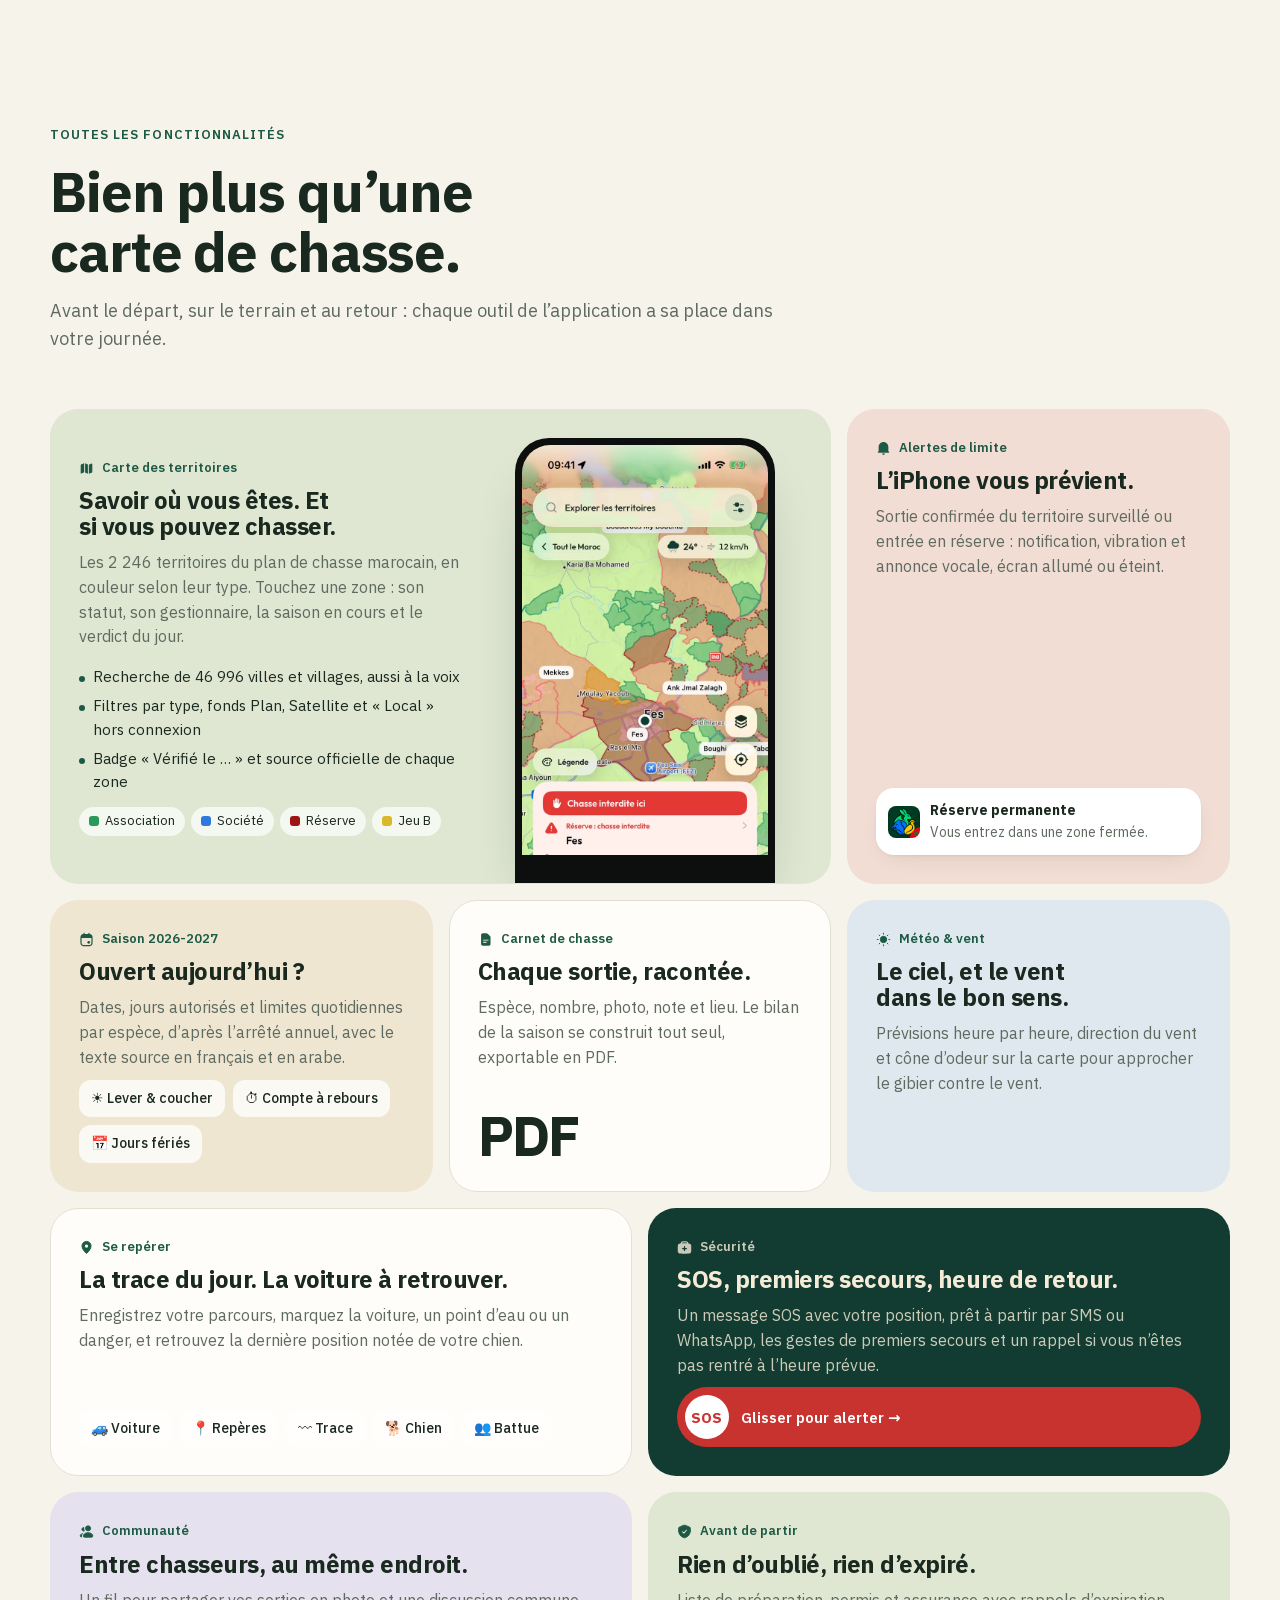
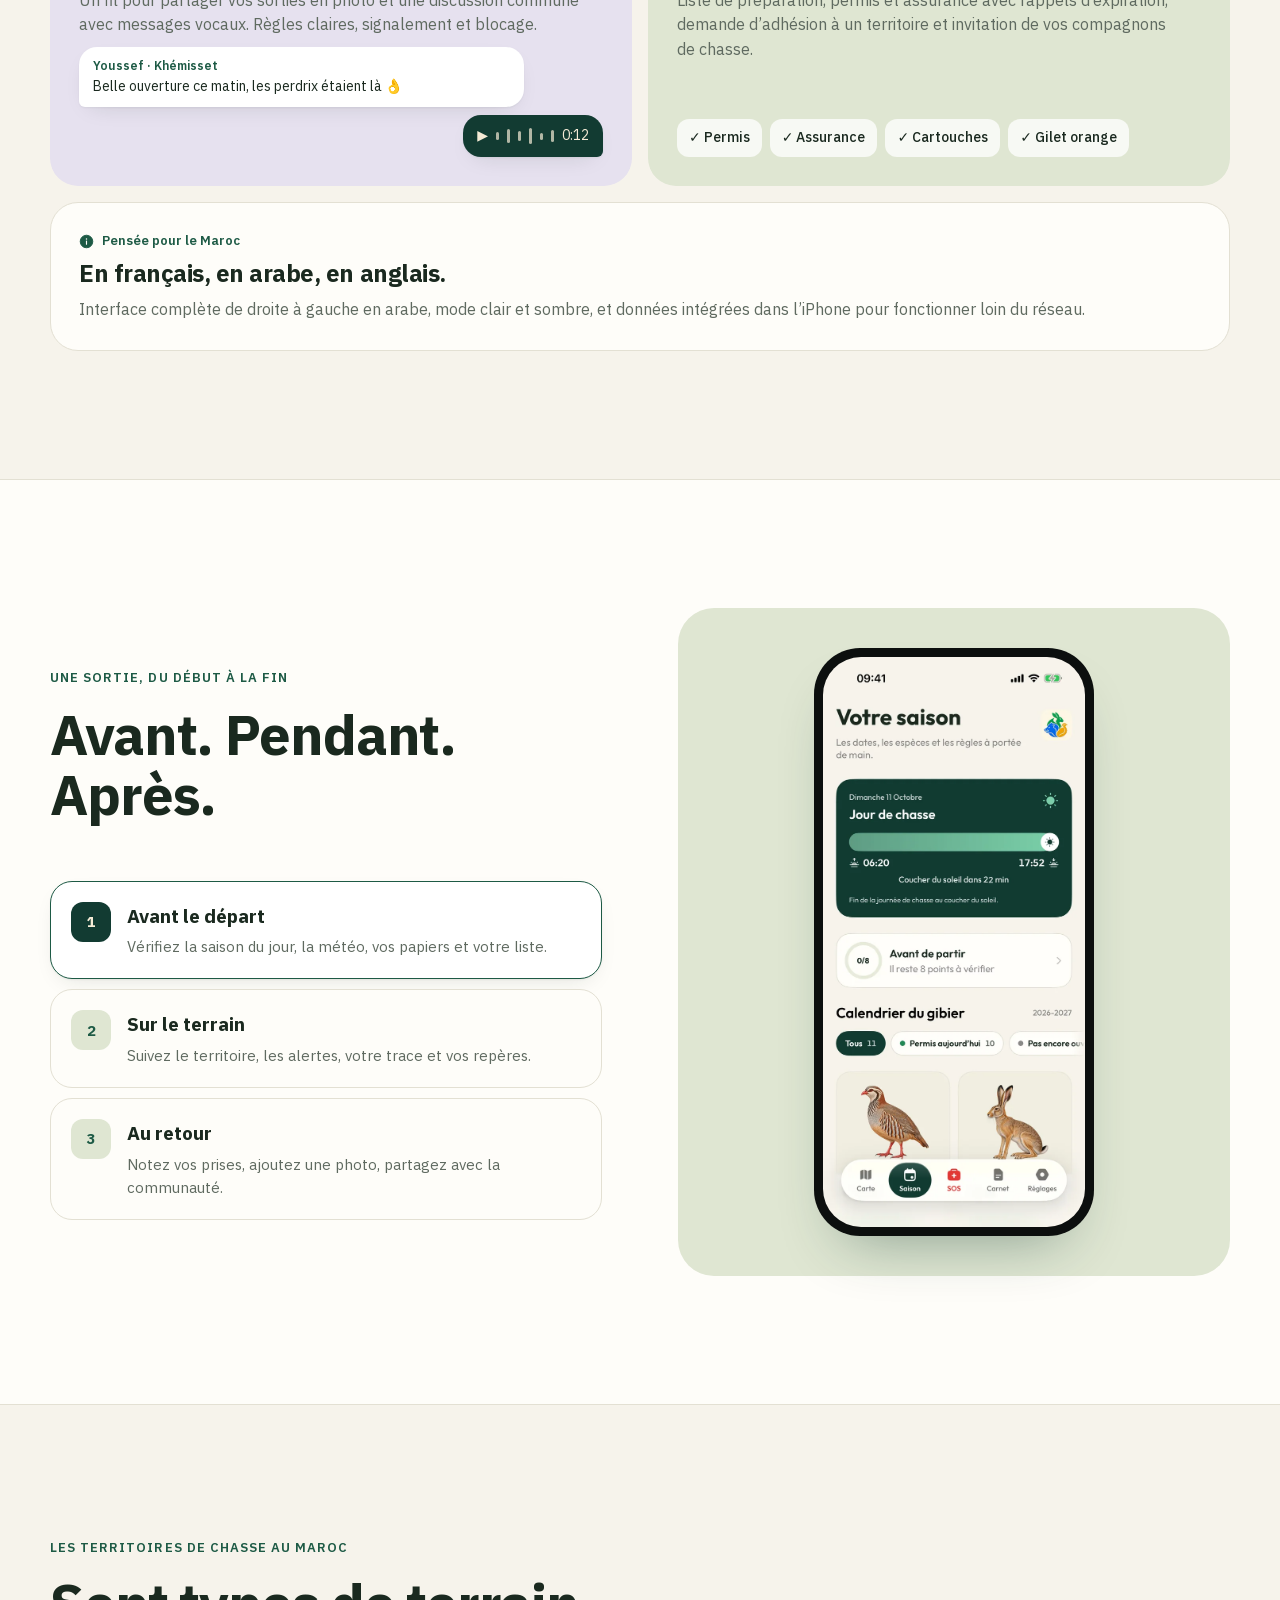
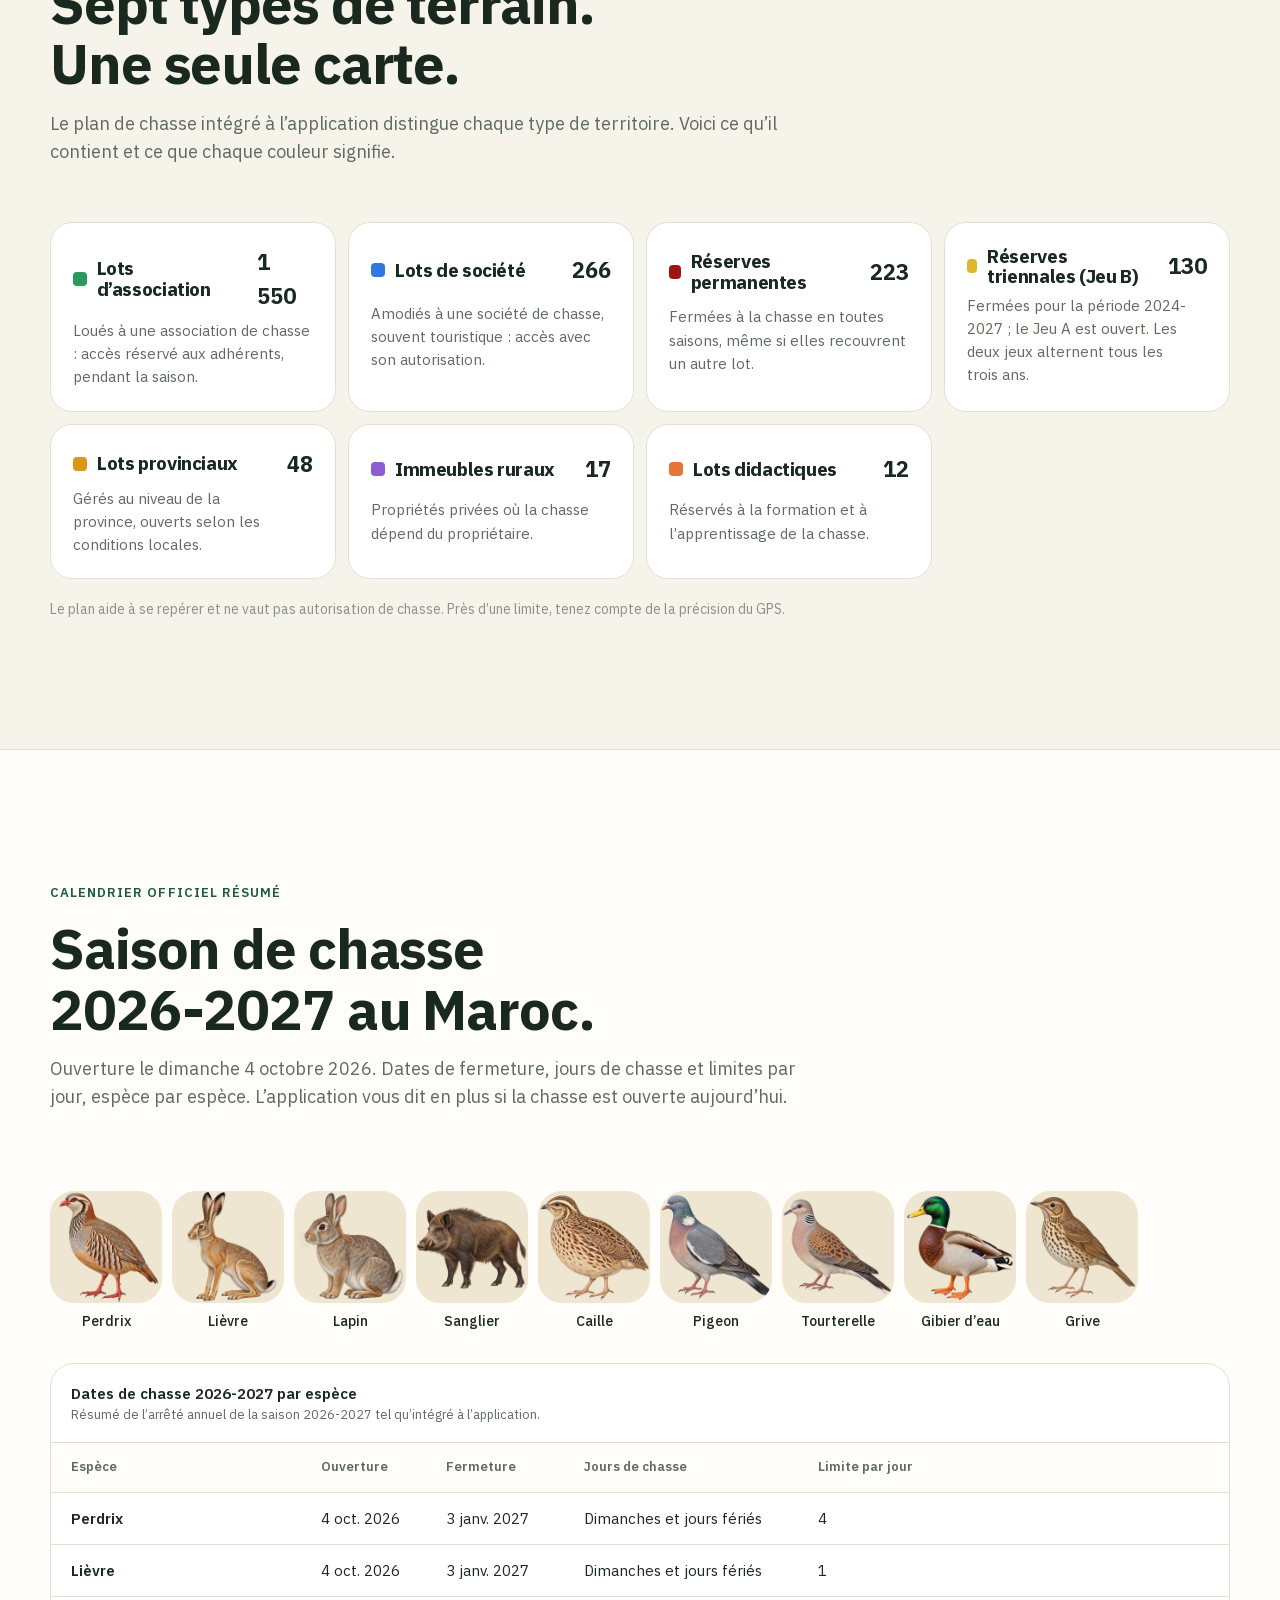
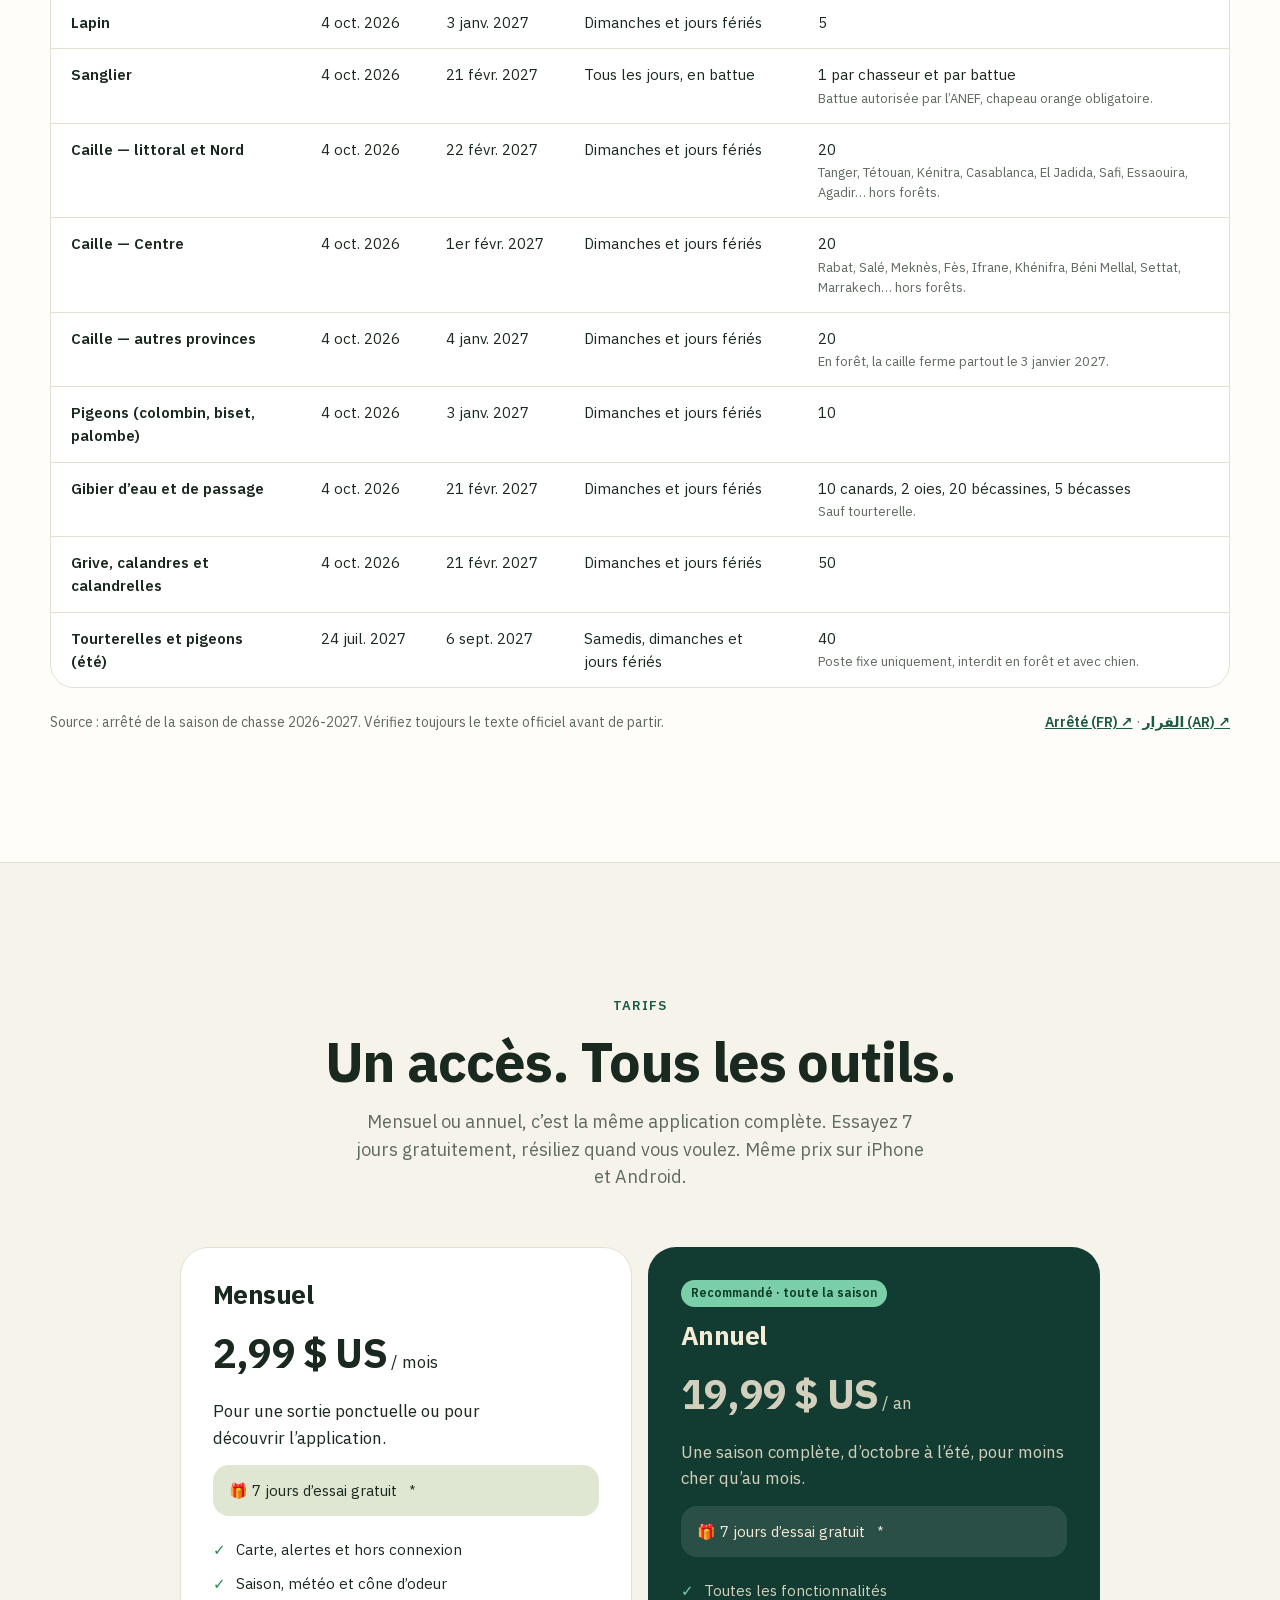
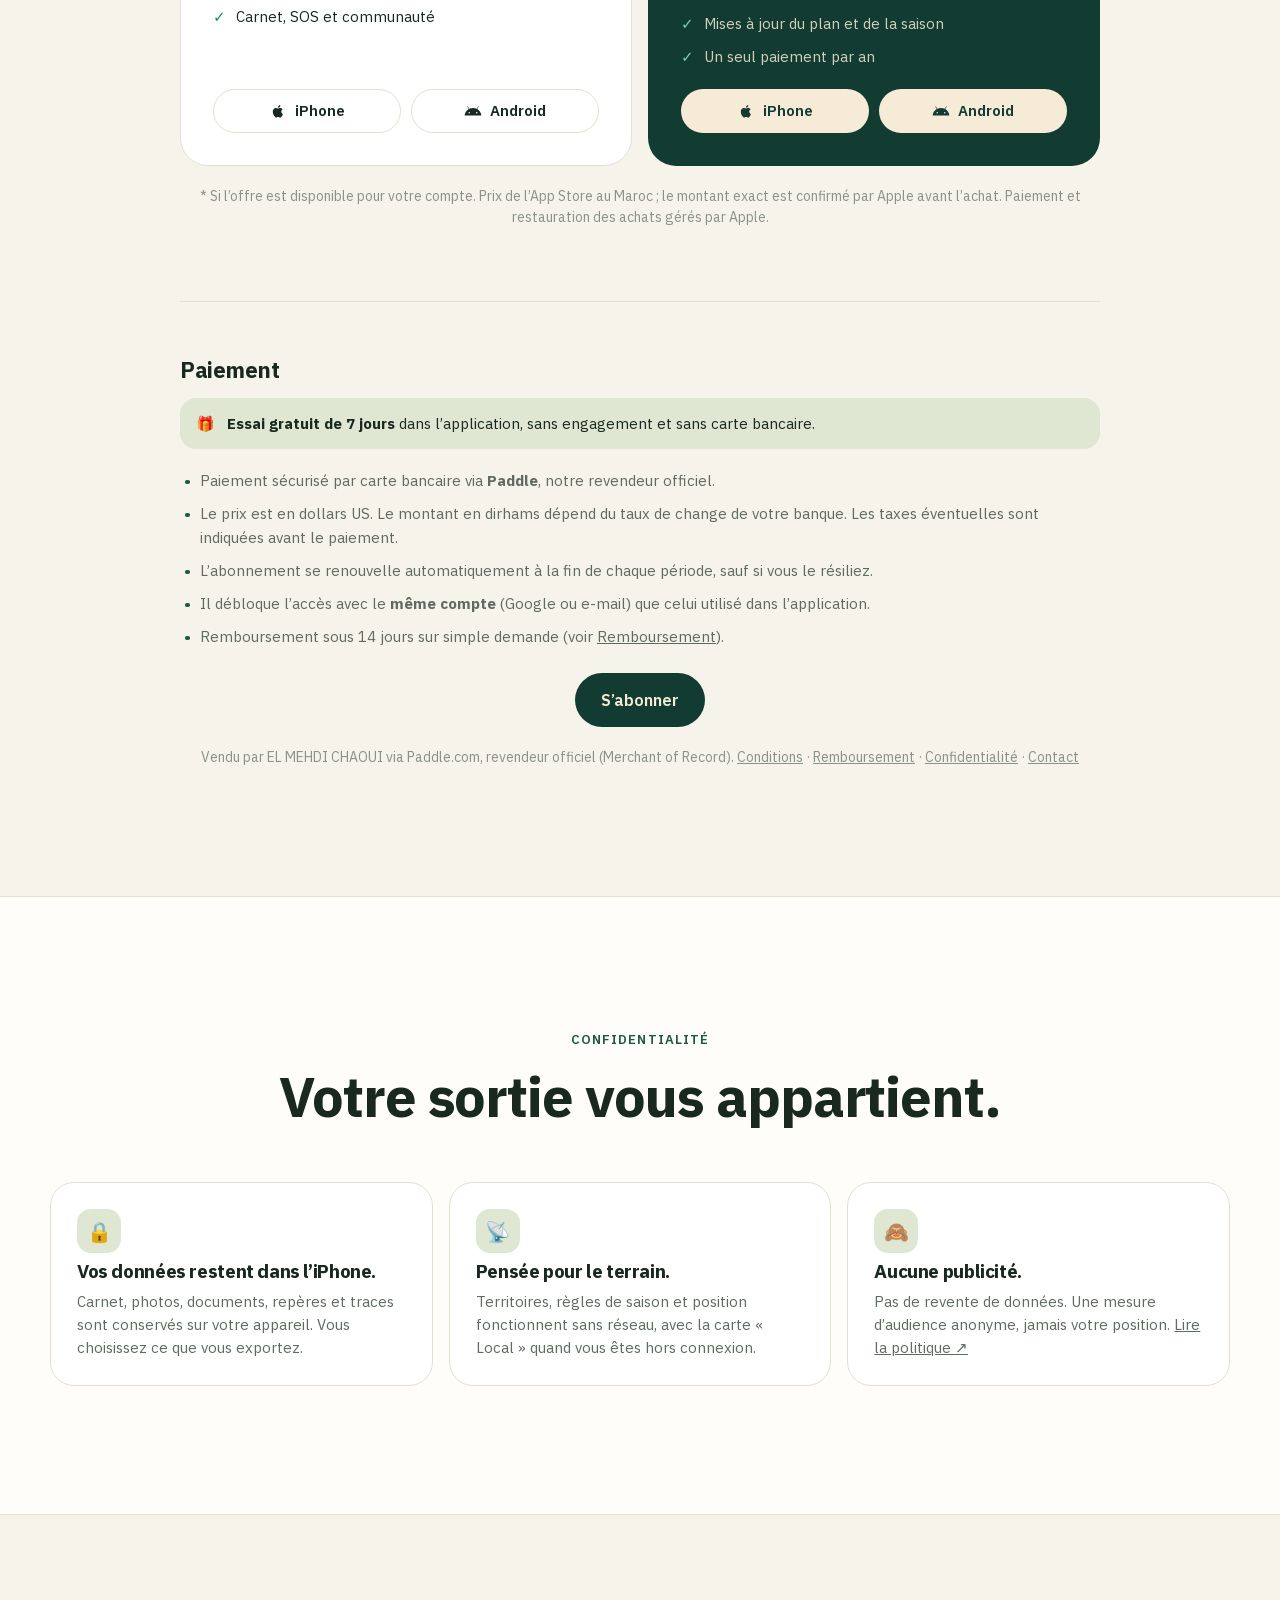
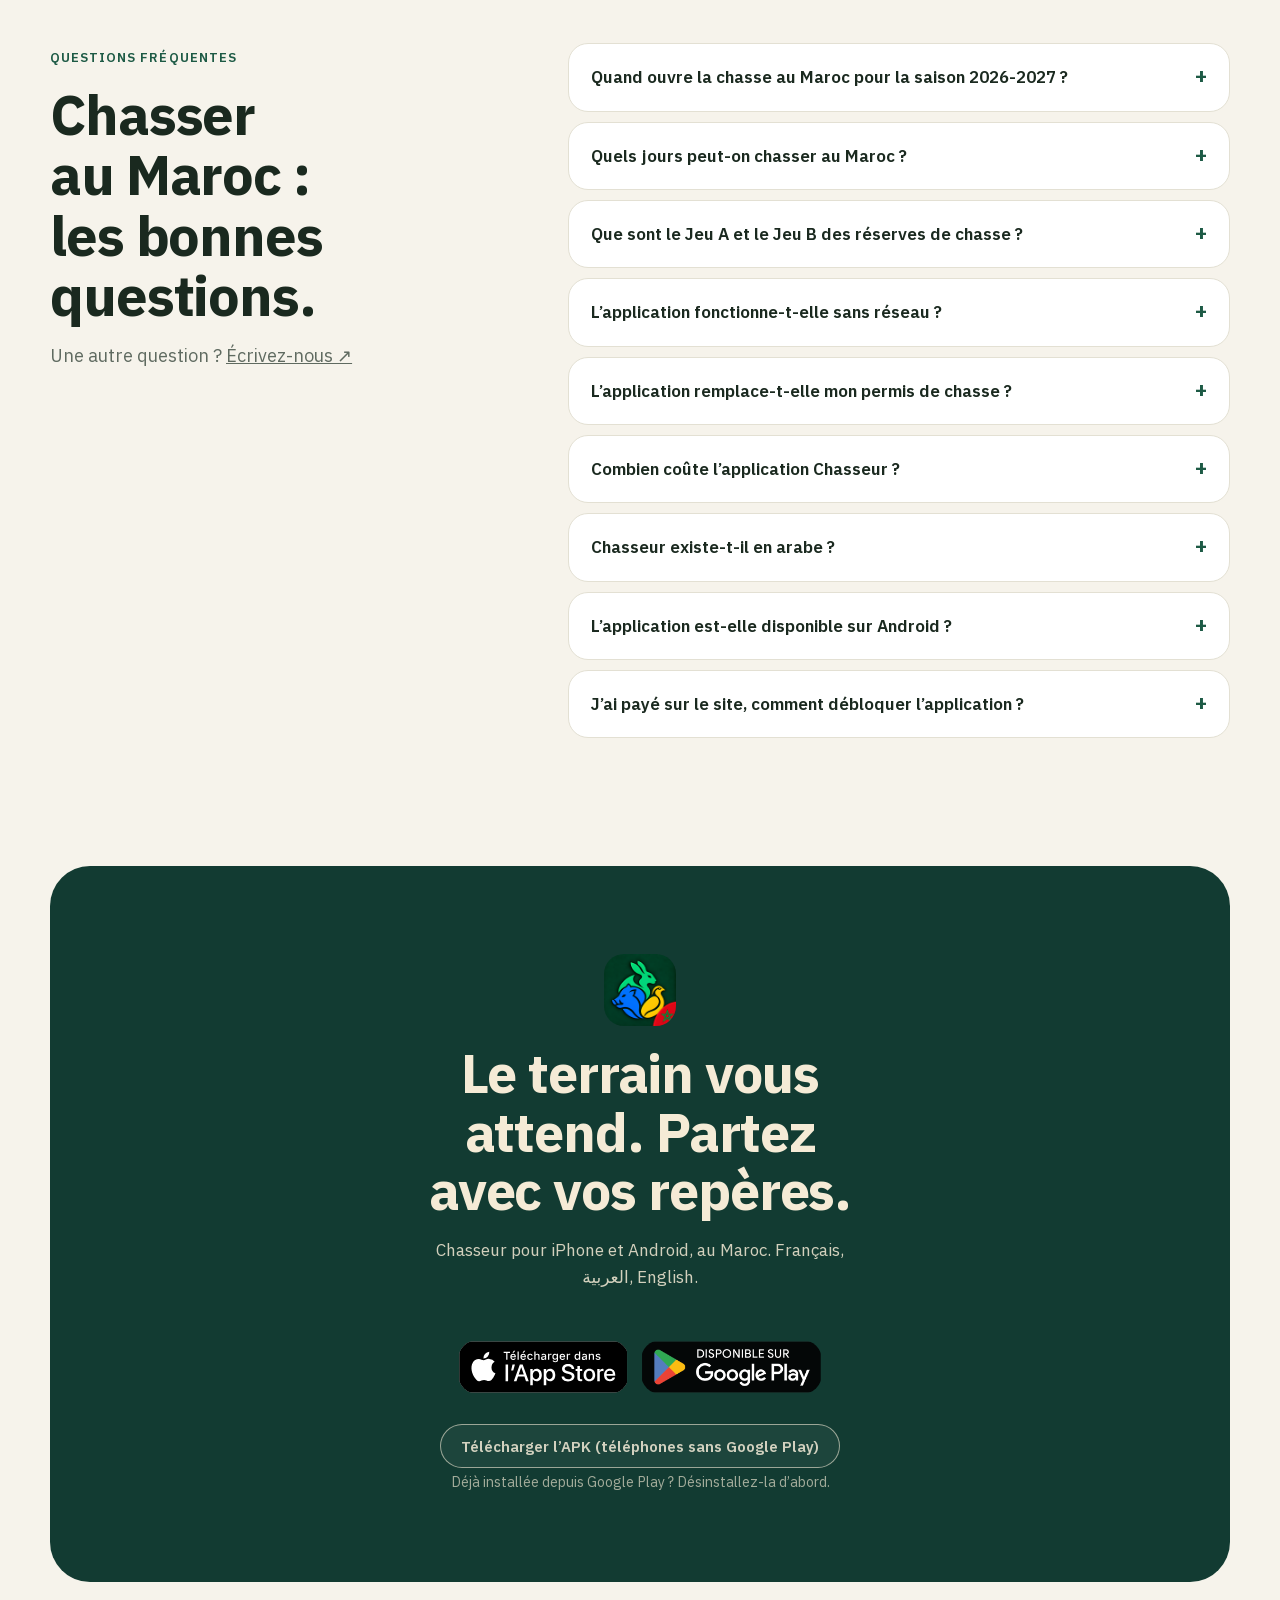
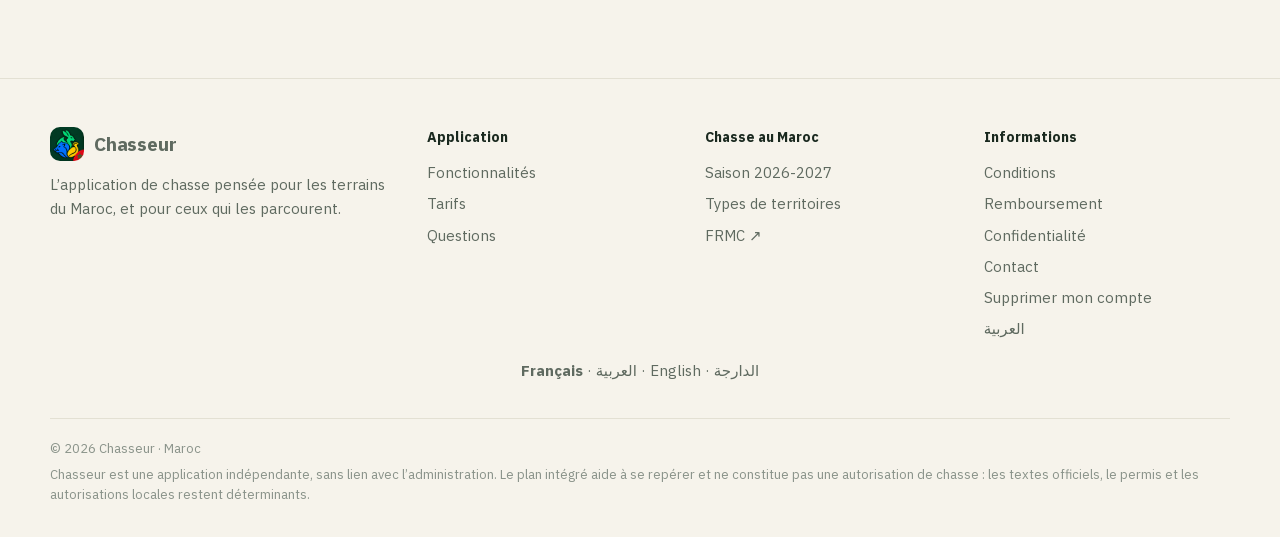
==== commit 2fe0f7f1: "Pastille Maroc plus grande Co-Authored-By: Claude Opus 5.5 <noreply@anthropic.com>" ====
--- a/index.html
+++ b/index.html
@@ -156,7 +156,7 @@
       <!-- Hero -->
       <section class="hero" id="accueil" aria-labelledby="titre">
         <div class="wrap">
-          <span class="pill"><b style="display:inline-flex;align-items:center;white-space:nowrap"><img src="/assets/img/flag-ma.svg" width="21" height="14" alt="" style="border-radius:2px;vertical-align:-2px;margin-inline-end:6px">Maroc</b></span>
+          <span class="pill"><b style="display:inline-flex;align-items:center;white-space:nowrap;font-size:16px;padding:7px 22px"><img src="/assets/img/flag-ma.svg" width="27" height="18" alt="" style="border-radius:3px;margin-inline-end:10px">Maroc</b></span>
           <h1 id="titre">La chasse au Maroc, <em>avec les bons repères.</em></h1>
           <p class="lead">Chasseur est l’application des chasseurs marocains : la carte des territoires et des réserves, le calendrier de chaque espèce, des alertes sur le terrain, votre carnet et un SOS. Tout votre plan de chasse, dans votre téléphone.</p>
           <div class="hero-ctas">
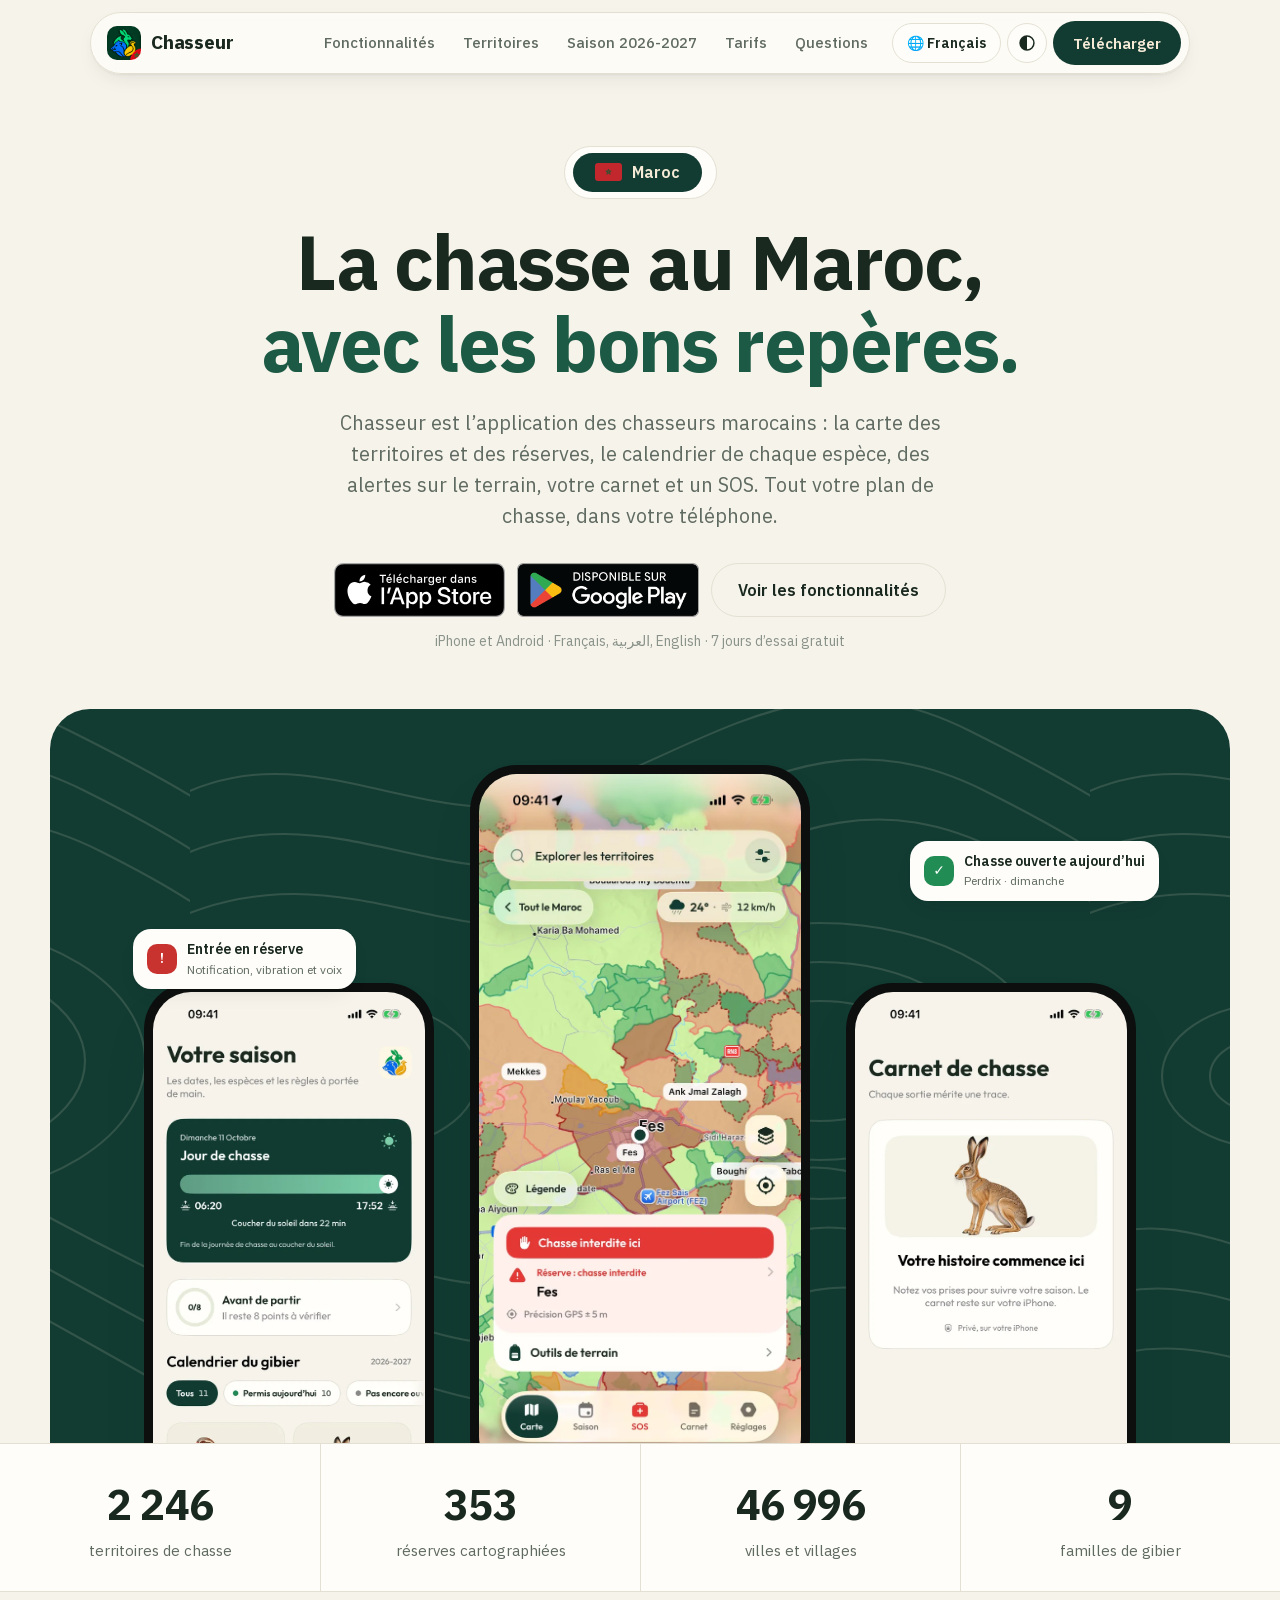
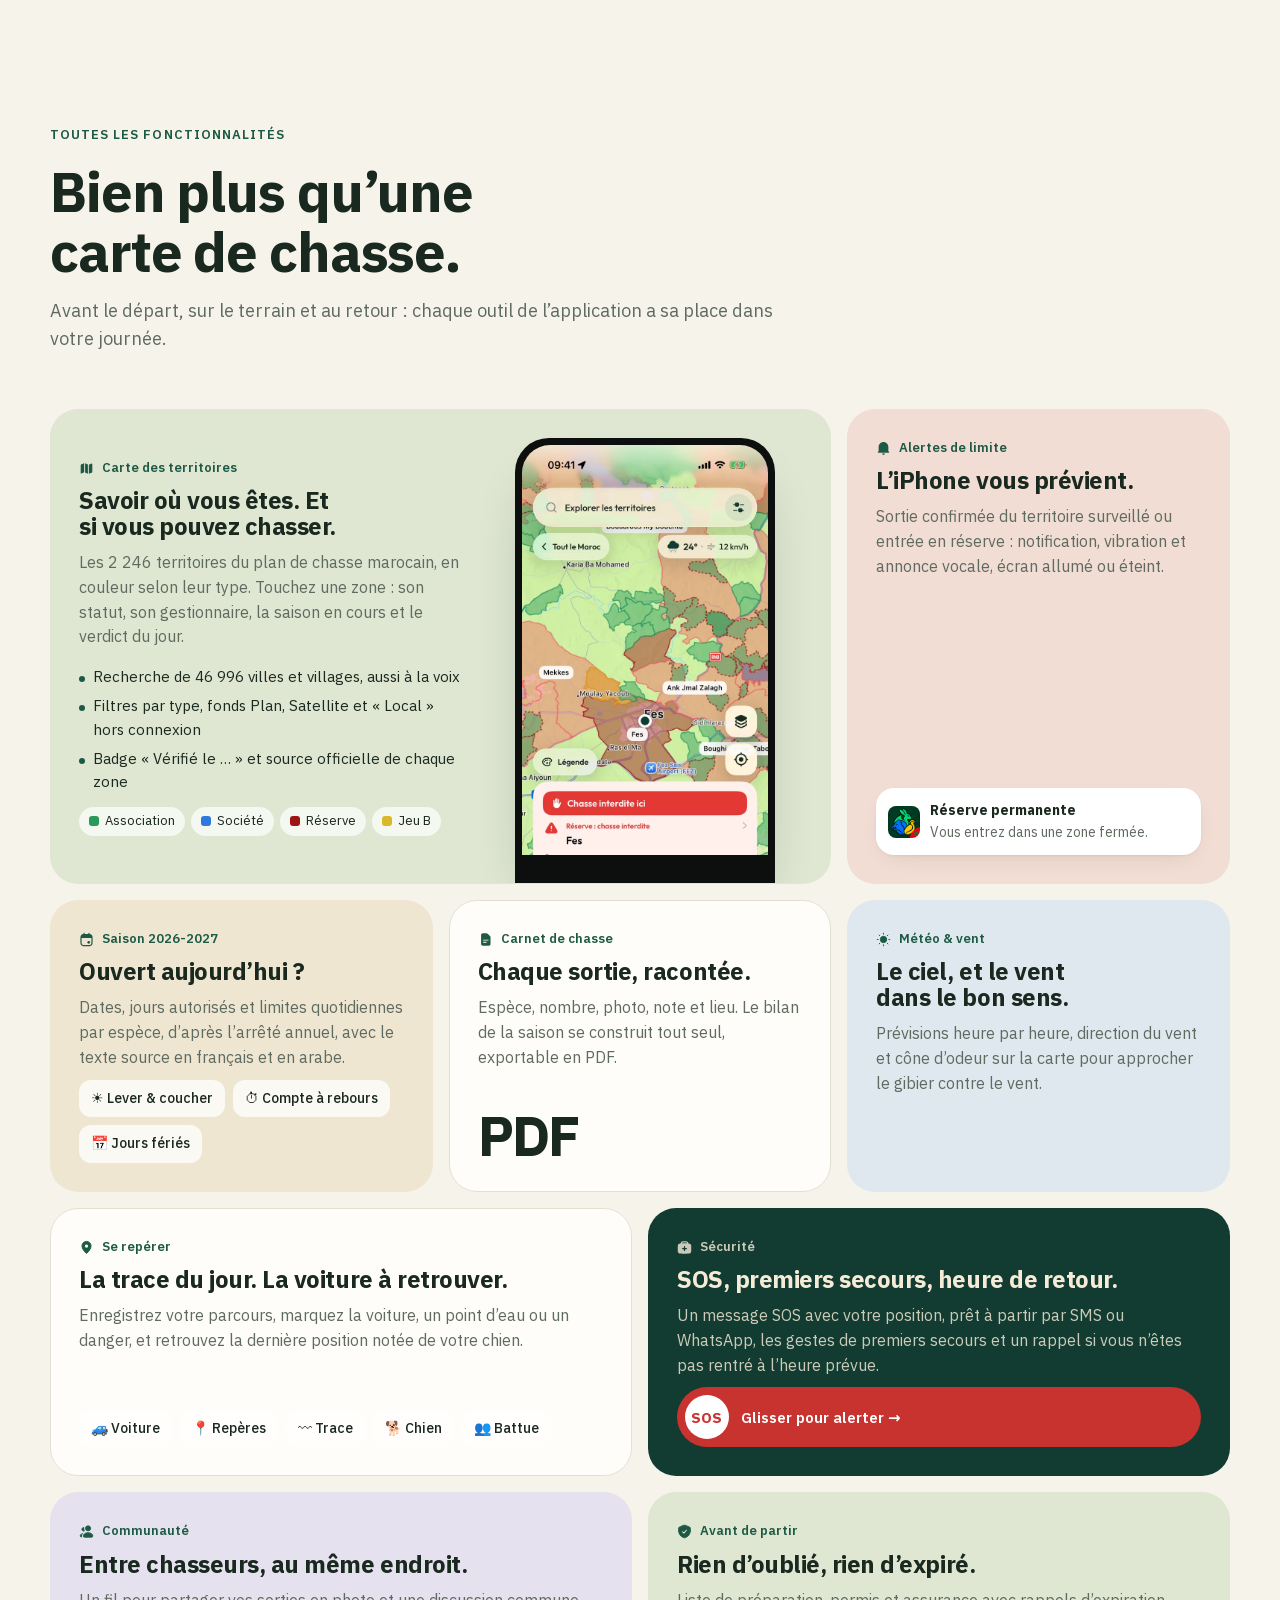
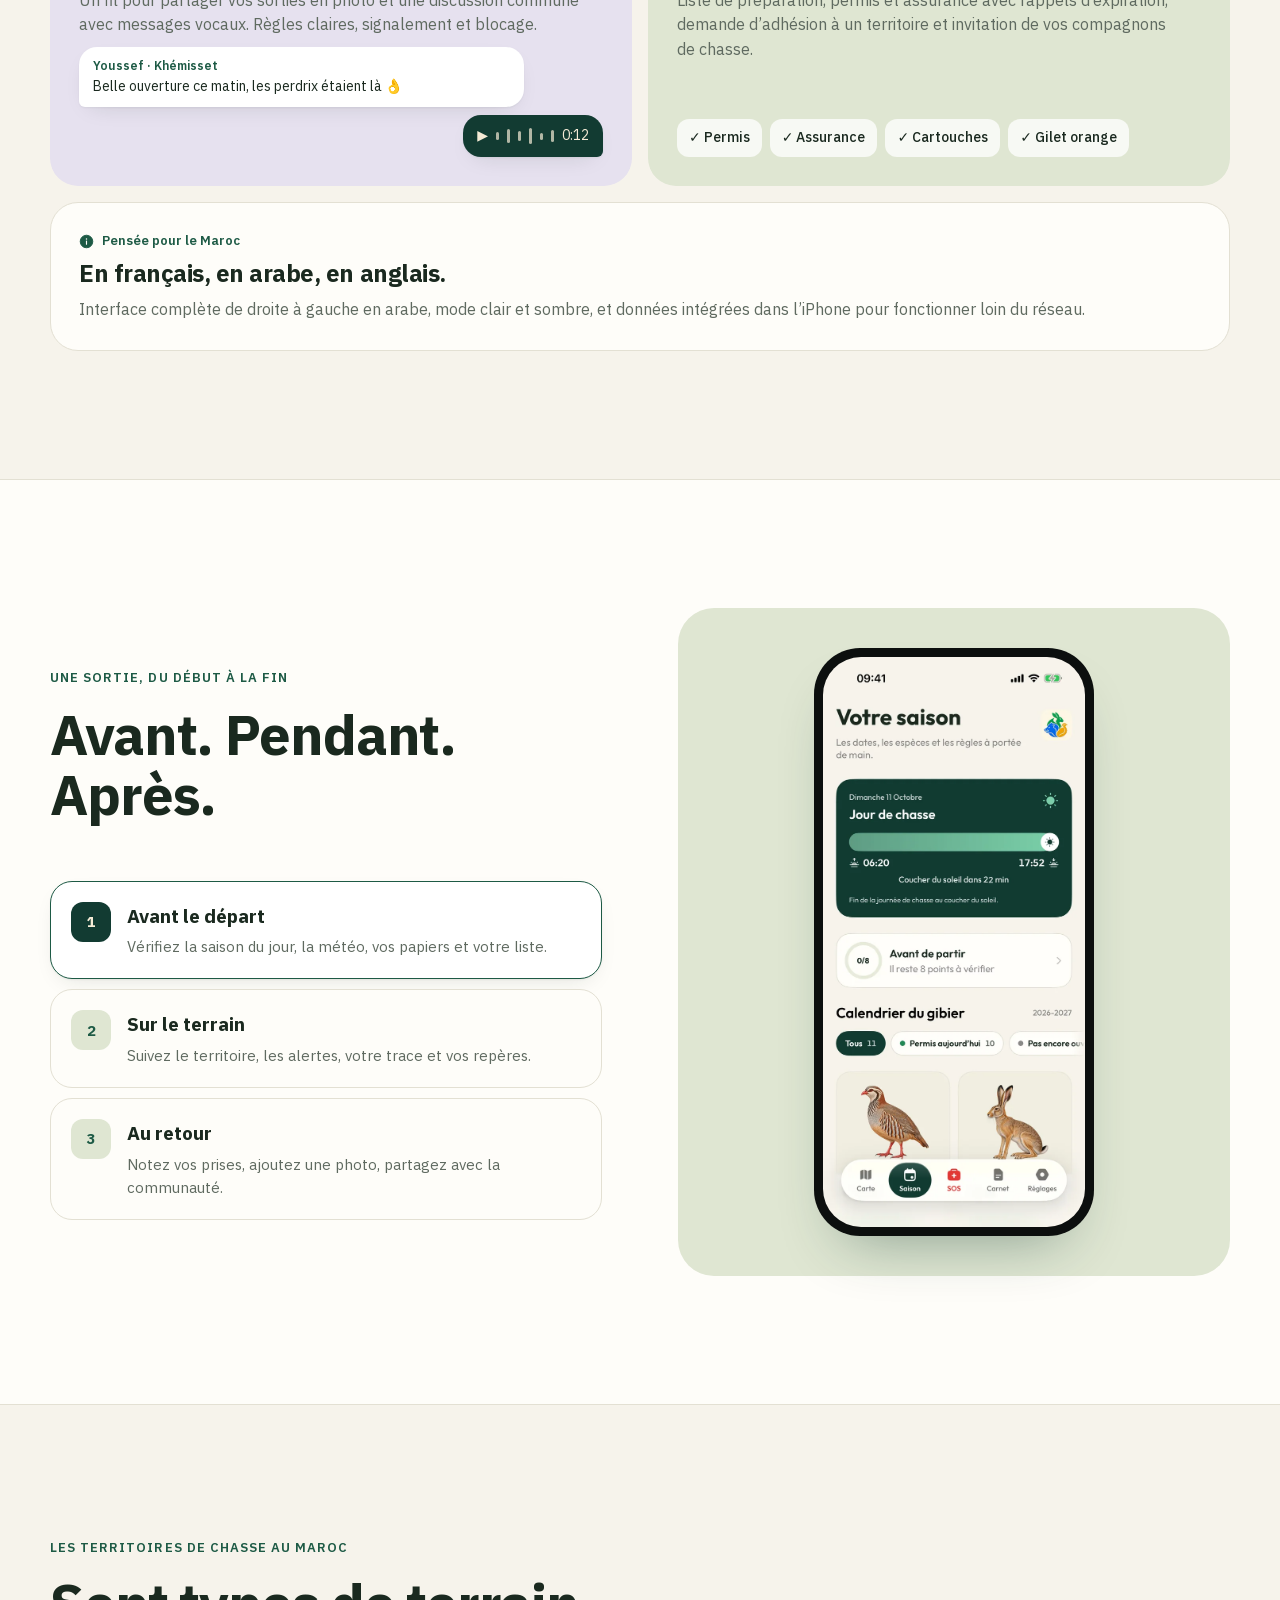
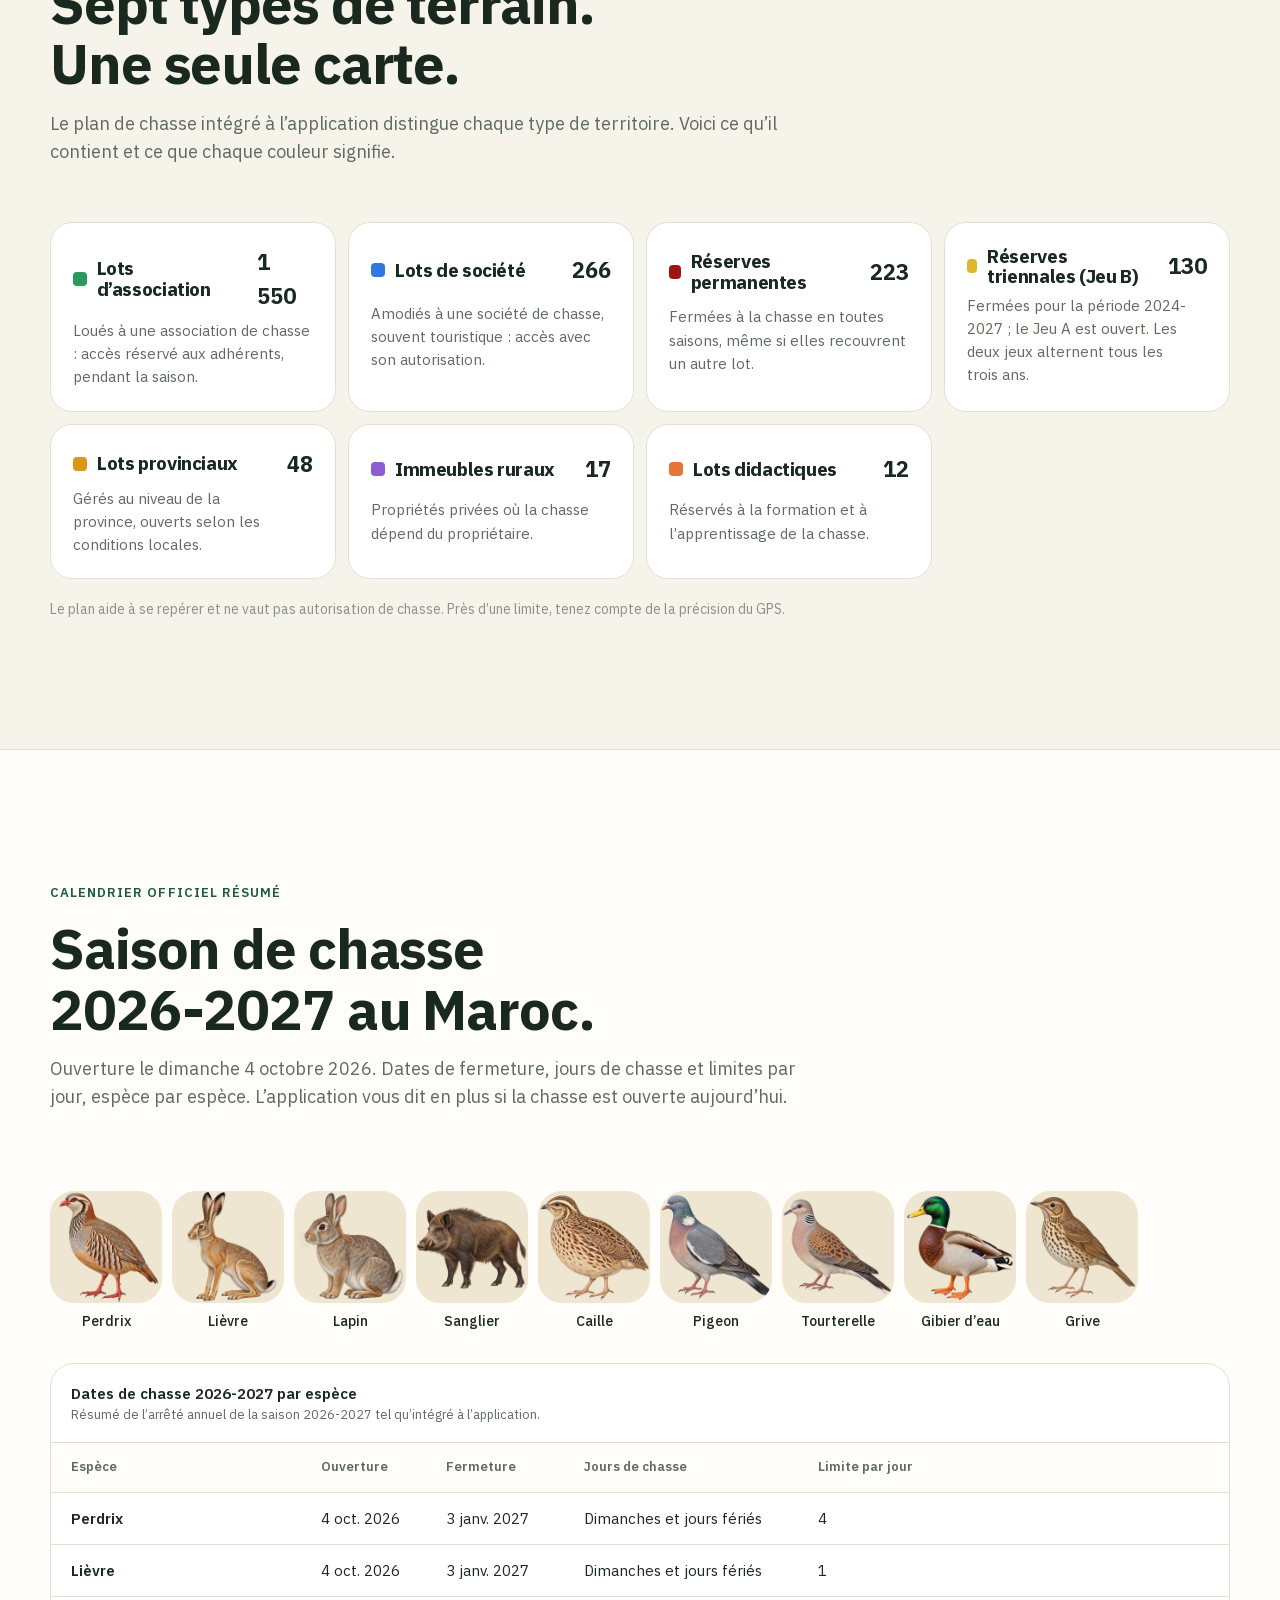
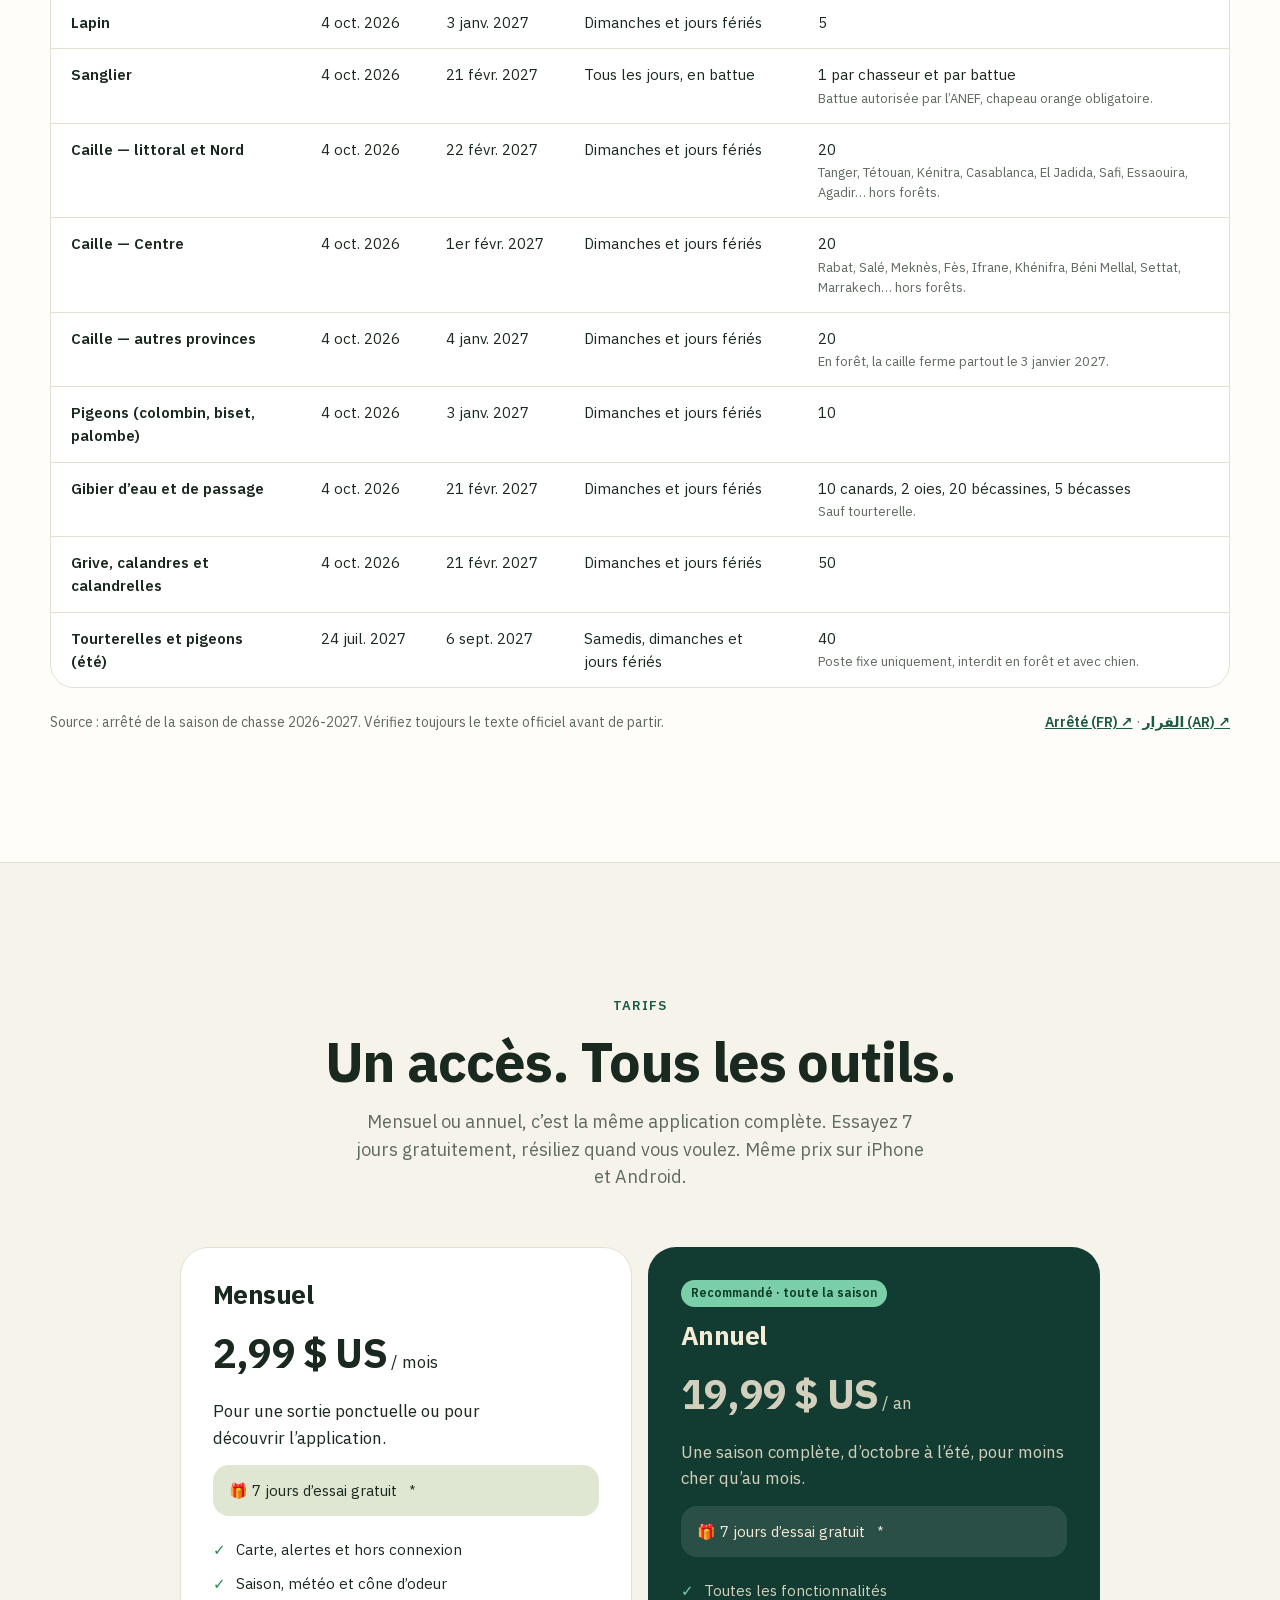
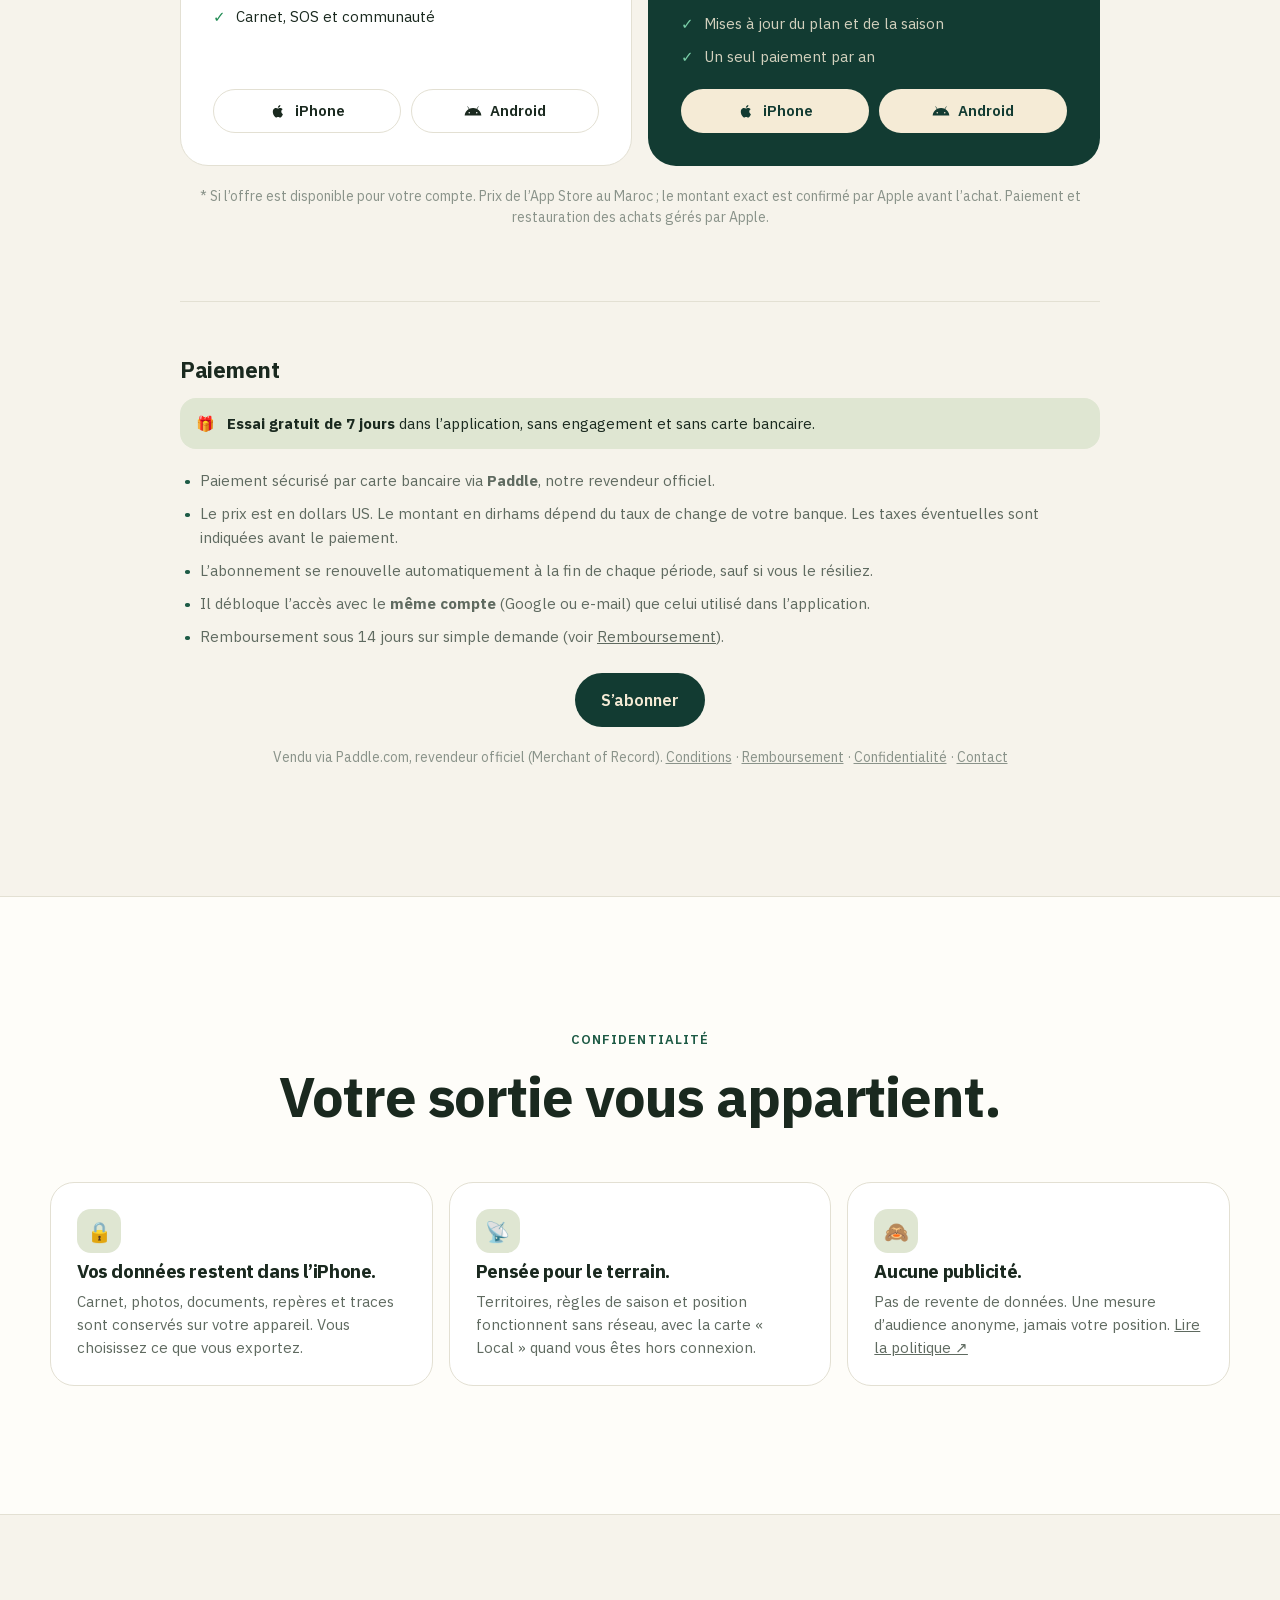
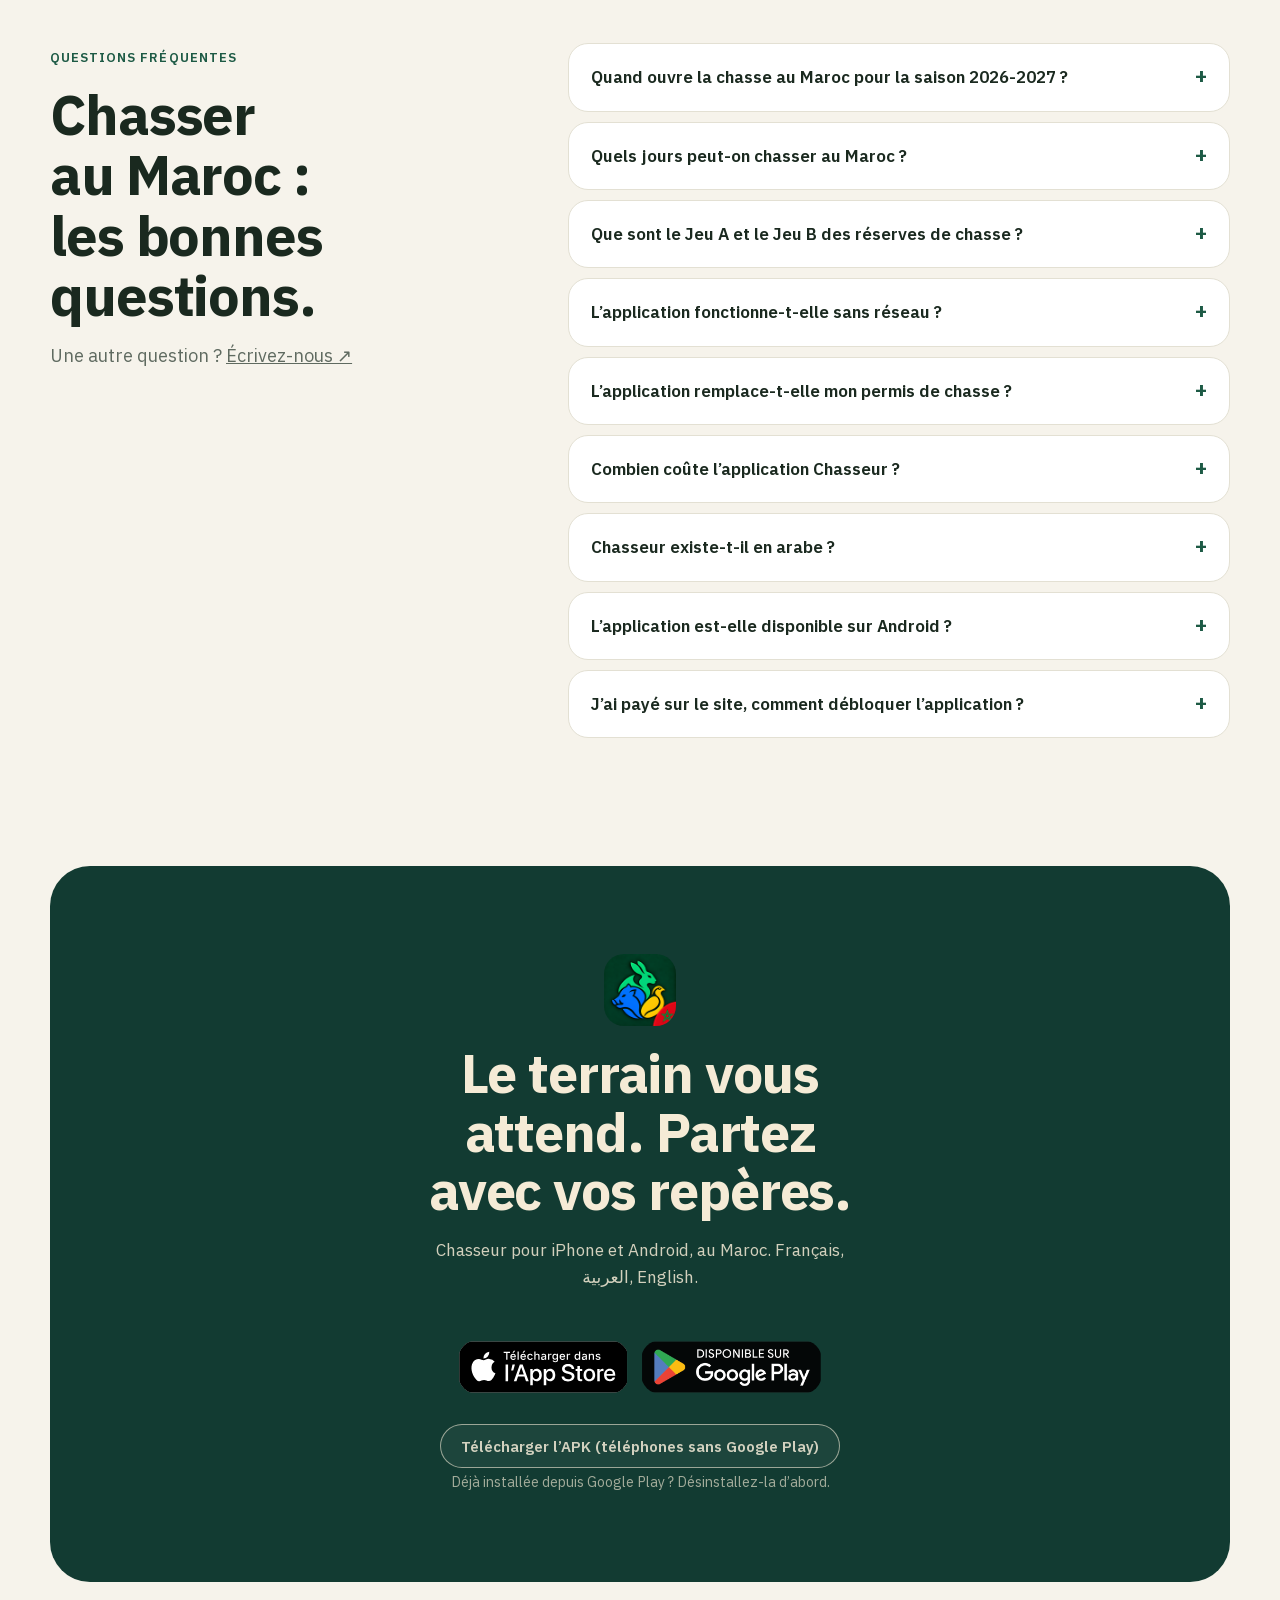
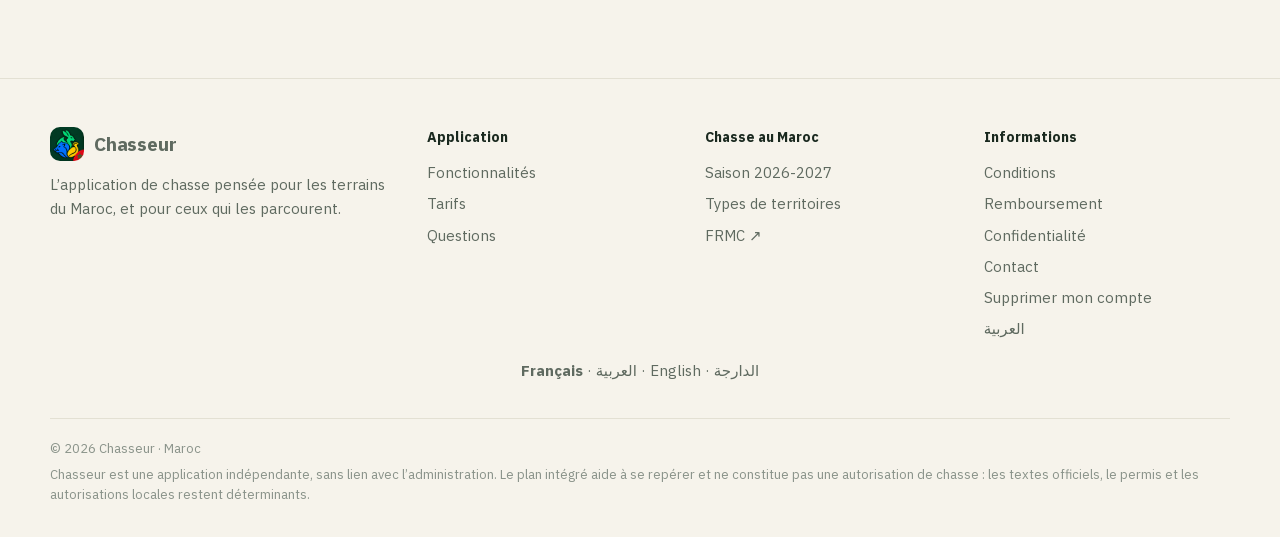
==== commit 4946802e: "Ni nom ni éditeur : « un chasseur et un ami » Co-Authored-By: Claude Opus 5.5 <noreply@anthropic.com" ====
--- a/index.html
+++ b/index.html
@@ -57,7 +57,7 @@
             "alternateName": ["الصياد", "Plan Chasse"],
             "url": "https://chasseurmaroc.com/",
             "logo": "https://chasseurmaroc.com/assets/img/apple-touch-icon.png",
-            "email": "elferkhjaber@gmail.com",
+            "email": "mediachasseur@gmail.com",
             "areaServed": { "@type": "Country", "name": "Maroc", "identifier": "MA" }
           },
           {
@@ -408,10 +408,10 @@
               <li>Le prix est en dollars US. Le montant en dirhams dépend du taux de change de votre banque. Les taxes éventuelles sont indiquées avant le paiement.</li>
               <li>L’abonnement se renouvelle automatiquement à la fin de chaque période, sauf si vous le résiliez.</li>
               <li>Il débloque l’accès avec le <strong>même compte</strong> (Google ou e-mail) que celui utilisé dans l’application.</li>
-              <li>Remboursement sous 14 jours sur simple demande (voir <a href="https://plan-chasse.web.app/remboursement">Remboursement</a>).</li>
+              <li>Remboursement sous 14 jours sur simple demande (voir <a href="/remboursement">Remboursement</a>).</li>
             </ul>
             <p class="pricing-cta reveal"><a class="btn btn-lg" href="https://pay.rev.cat/xzavxbnoljagltmg/" data-track="android_subscribe">S’abonner</a></p>
-            <p class="pricing-note">Vendu par EL MEHDI CHAOUI via Paddle.com, revendeur officiel (Merchant of Record). <a href="https://plan-chasse.web.app/conditions">Conditions</a> · <a href="https://plan-chasse.web.app/remboursement">Remboursement</a> · <a href="https://plan-chasse.web.app/privacy">Confidentialité</a> · <a href="https://plan-chasse.web.app/contact">Contact</a></p>
+            <p class="pricing-note">Vendu via Paddle.com, revendeur officiel (Merchant of Record). <a href="/conditions">Conditions</a> · <a href="/remboursement">Remboursement</a> · <a href="/privacy">Confidentialité</a> · <a href="/contact">Contact</a></p>
           </div>
         </div>
       </section>
@@ -426,7 +426,7 @@
           <div class="trust">
             <article class="reveal"><span class="ico">🔒</span><h3>Vos données restent dans l’iPhone.</h3><p>Carnet, photos, documents, repères et traces sont conservés sur votre appareil. Vous choisissez ce que vous exportez.</p></article>
             <article class="reveal"><span class="ico">📡</span><h3>Pensée pour le terrain.</h3><p>Territoires, règles de saison et position fonctionnent sans réseau, avec la carte « Local » quand vous êtes hors connexion.</p></article>
-            <article class="reveal"><span class="ico">🙈</span><h3>Aucune publicité.</h3><p>Pas de revente de données. Une mesure d’audience anonyme, jamais votre position. <a href="https://plan-chasse.web.app/privacy">Lire la politique ↗</a></p></article>
+            <article class="reveal"><span class="ico">🙈</span><h3>Aucune publicité.</h3><p>Pas de revente de données. Une mesure d’audience anonyme, jamais votre position. <a href="/privacy">Lire la politique ↗</a></p></article>
           </div>
         </div>
       </section>
@@ -437,7 +437,7 @@
           <div class="head reveal">
             <span class="eyebrow">Questions fréquentes</span>
             <h2 id="q-titre">Chasser au Maroc : les bonnes questions.</h2>
-            <p>Une autre question ? <a href="https://plan-chasse.web.app/contact">Écrivez-nous ↗</a></p>
+            <p>Une autre question ? <a href="/contact">Écrivez-nous ↗</a></p>
           </div>
           <div class="faq-list">
             <details data-track="faq_opened" data-track-question="opening_date"><summary>Quand ouvre la chasse au Maroc pour la saison 2026-2027 ?</summary><p>Selon l’arrêté de la saison 2026-2027, la chasse au gibier sédentaire et au gibier d’eau ouvre le dimanche 4 octobre 2026. La perdrix, le lièvre et le lapin ferment le 3 janvier 2027, le sanglier en battue et le gibier d’eau le 21 février 2027. La chasse d’été de la tourterelle va du 24 juillet au 6 septembre 2027.</p></details>
@@ -448,7 +448,7 @@
             <details data-track="faq_opened" data-track-question="price"><summary>Combien coûte l’application Chasseur ?</summary><p>L’application se télécharge gratuitement. L’accès aux outils se fait par un abonnement mensuel ou annuel, avec 7 jours d’essai gratuit pour les comptes éligibles. Sur iPhone (App Store), l’abonnement coûte 2,99 $ US par mois ou 19,99 $ US par an. Sur Android, l’abonnement coûte aussi 2,99 $ US par mois ou 19,99 $ US par an (voir <a href="#android">Tarifs</a>).</p></details>
             <details data-track="faq_opened" data-track-question="arabic"><summary>Chasseur existe-t-il en arabe ?</summary><p>Oui. L’application est entièrement disponible en arabe (de droite à gauche), en français et en anglais, en mode clair ou sombre.</p></details>
             <details data-track="faq_opened" data-track-question="android"><summary>L’application est-elle disponible sur Android ?</summary><p>Oui. Chasseur est disponible sur <a href="https://play.google.com/store/apps/details?id=com.jaberelferkh.planchasse">Google Play</a> et sur l’App Store. Sur Android, l’essai gratuit de 7 jours se fait dans l’application, puis l’abonnement se prend sur ce site ou depuis l’écran de fin d’essai.</p></details>
-            <details data-track="faq_opened" data-track-question="android_unlock"><summary>J’ai payé sur le site, comment débloquer l’application ?</summary><p>Ouvrez Chasseur et connectez-vous avec le <strong>même compte</strong> que celui utilisé lors du paiement. L’accès complet se débloque automatiquement en quelques instants. Si ce n’est pas le cas, <a href="https://plan-chasse.web.app/contact">contactez-nous</a>.</p></details>
+            <details data-track="faq_opened" data-track-question="android_unlock"><summary>J’ai payé sur le site, comment débloquer l’application ?</summary><p>Ouvrez Chasseur et connectez-vous avec le <strong>même compte</strong> que celui utilisé lors du paiement. L’accès complet se débloque automatiquement en quelques instants. Si ce n’est pas le cas, <a href="/contact">contactez-nous</a>.</p></details>
           </div>
         </div>
       </section>
@@ -473,7 +473,7 @@
           </div>
           <div><h4>Application</h4><ul><li><a href="#fonctionnalites">Fonctionnalités</a></li><li><a href="#tarifs">Tarifs</a></li><li><a href="#questions">Questions</a></li></ul></div>
           <div><h4>Chasse au Maroc</h4><ul><li><a href="#saison">Saison 2026-2027</a></li><li><a href="#territoires">Types de territoires</a></li><li><a href="https://frmc.ma/" rel="noopener">FRMC ↗</a></li></ul></div>
-          <div><h4>Informations</h4><ul><li><a href="https://plan-chasse.web.app/conditions">Conditions</a></li><li><a href="https://plan-chasse.web.app/remboursement">Remboursement</a></li><li><a href="https://plan-chasse.web.app/privacy">Confidentialité</a></li><li><a href="https://plan-chasse.web.app/contact">Contact</a></li><li><a href="https://plan-chasse.web.app/delete-account">Supprimer mon compte</a></li><li><a href="/ar/" hreflang="ar" lang="ar" data-language="ar">العربية</a></li></ul></div>
+          <div><h4>Informations</h4><ul><li><a href="/conditions">Conditions</a></li><li><a href="/remboursement">Remboursement</a></li><li><a href="/privacy">Confidentialité</a></li><li><a href="/contact">Contact</a></li><li><a href="/delete-account">Supprimer mon compte</a></li><li><a href="/ar/" hreflang="ar" lang="ar" data-language="ar">العربية</a></li></ul></div>
         </div>
         <p class="languages" style="margin:18px 0 0;text-align:center"><strong>Français</strong> · <a href="/ar/" hreflang="ar">العربية</a> · <a href="/en/" hreflang="en">English</a> · <a href="/ma/" hreflang="ary">الدارجة</a></p>
         <div class="legal">
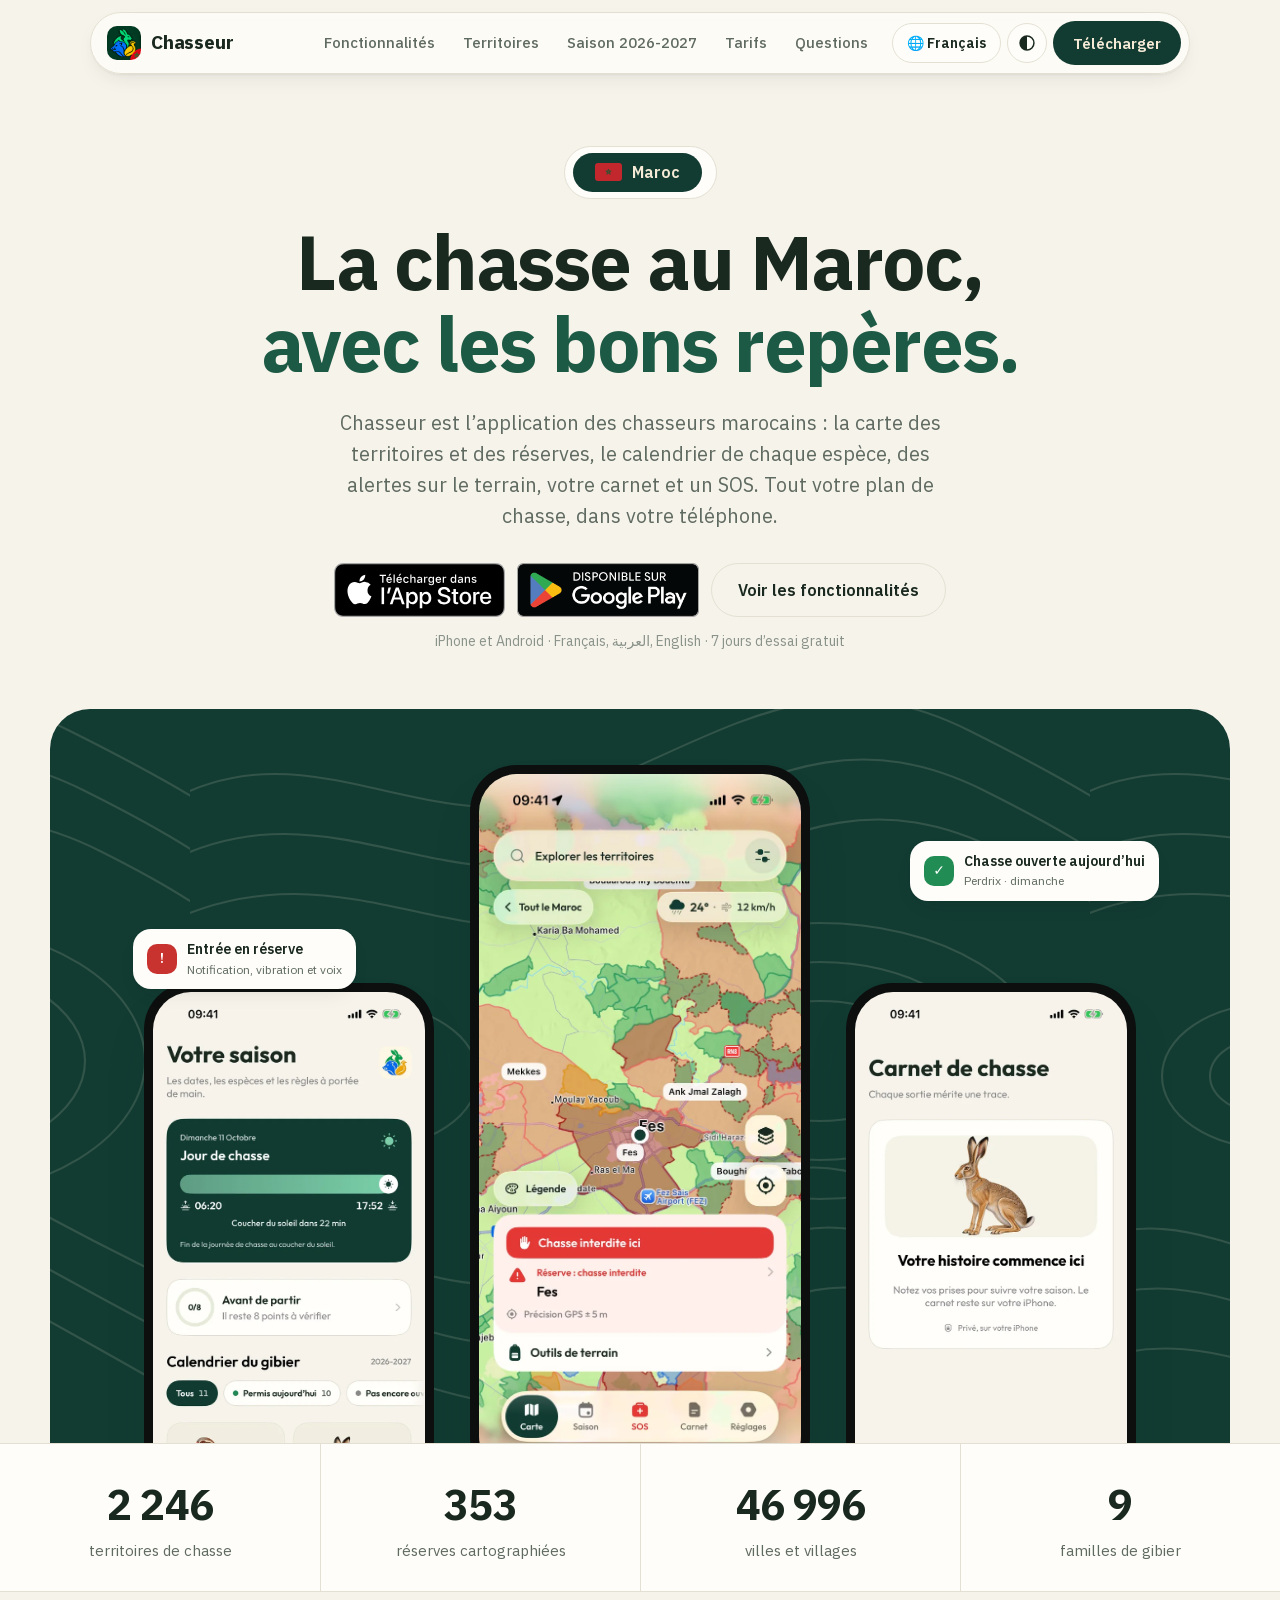
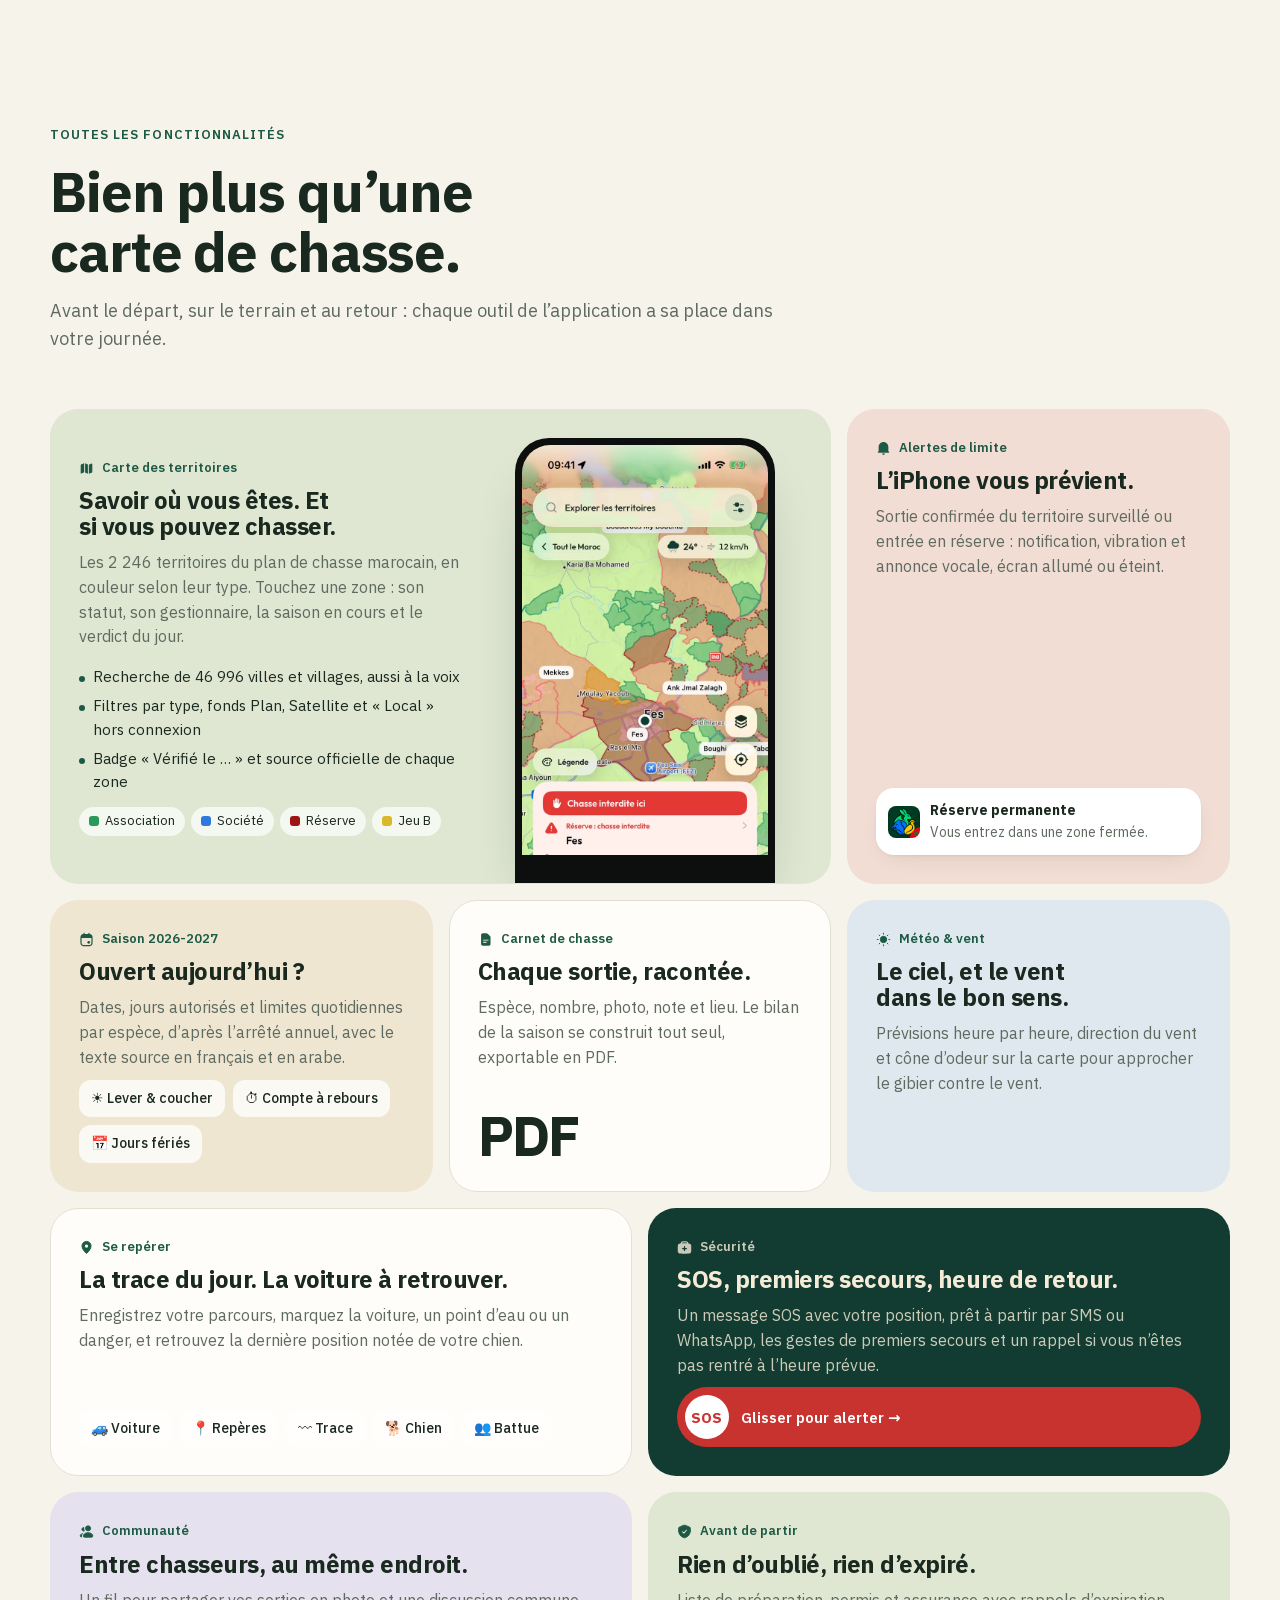
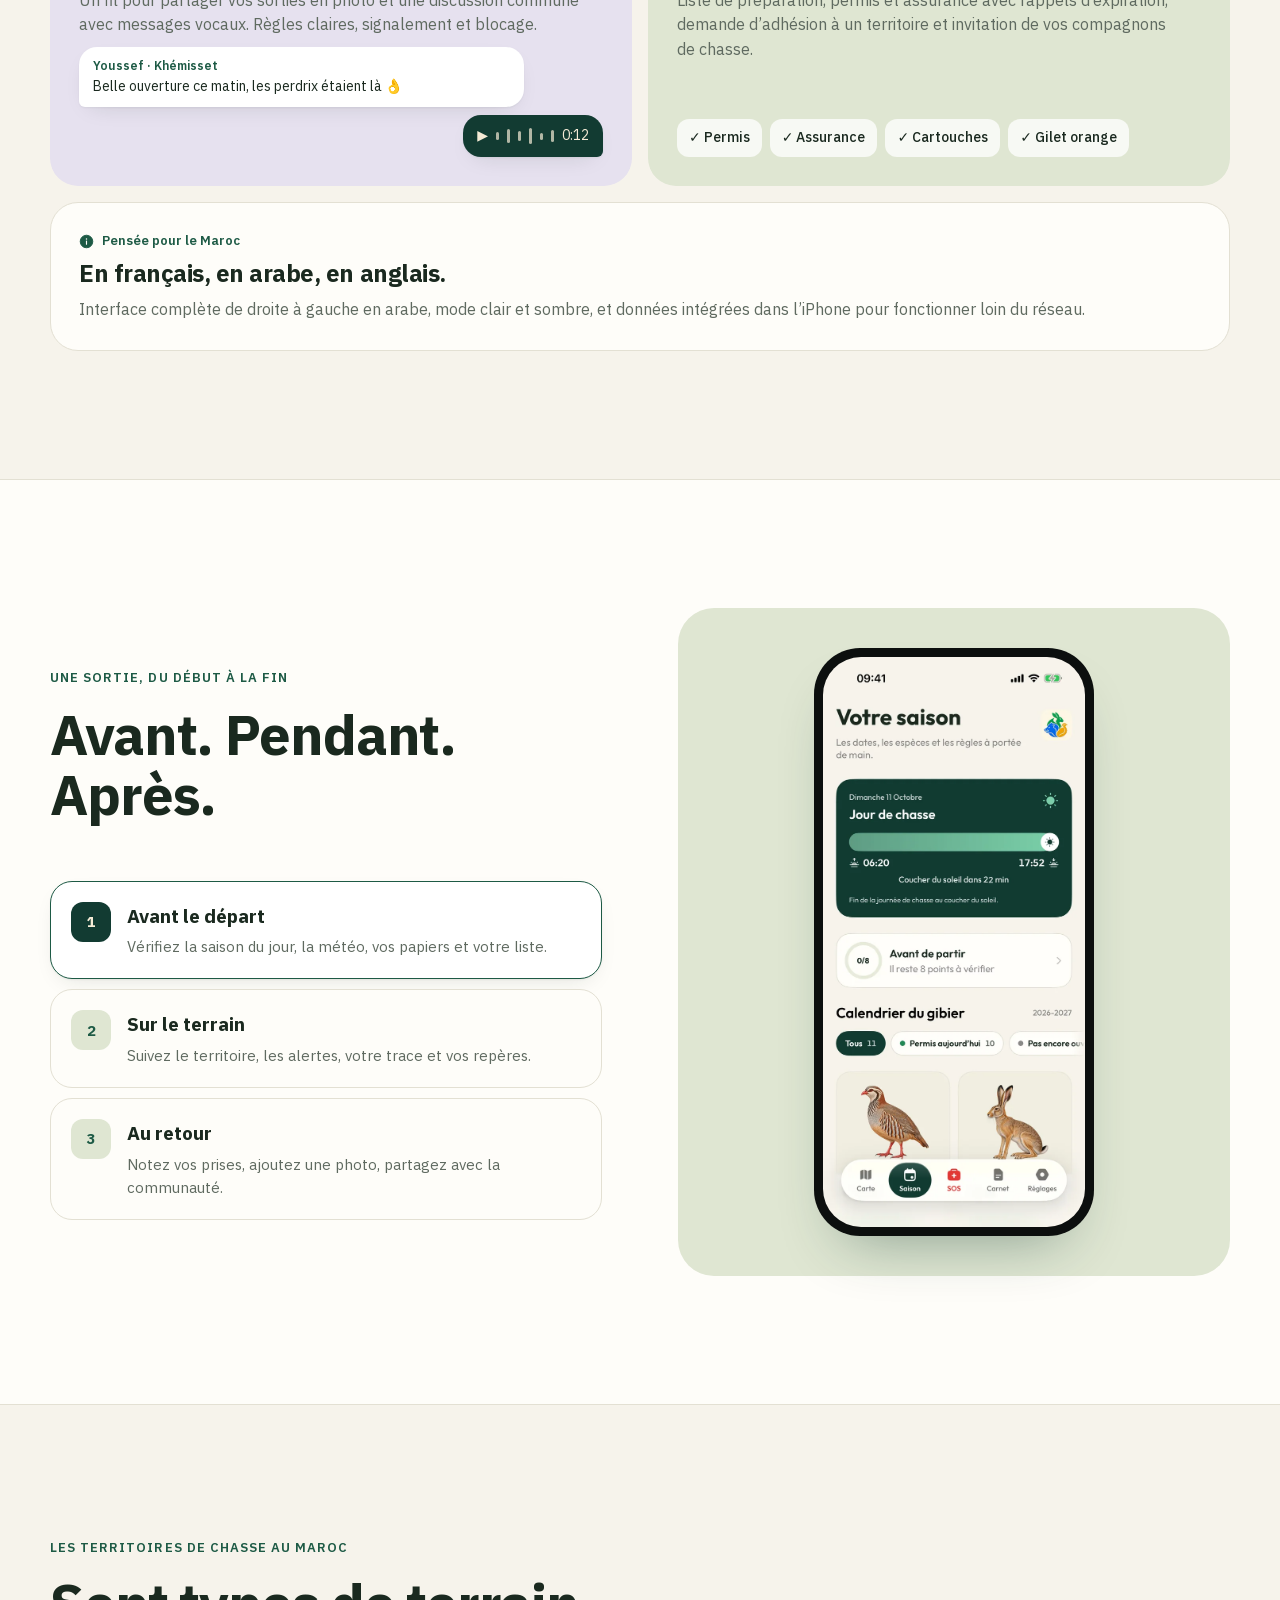
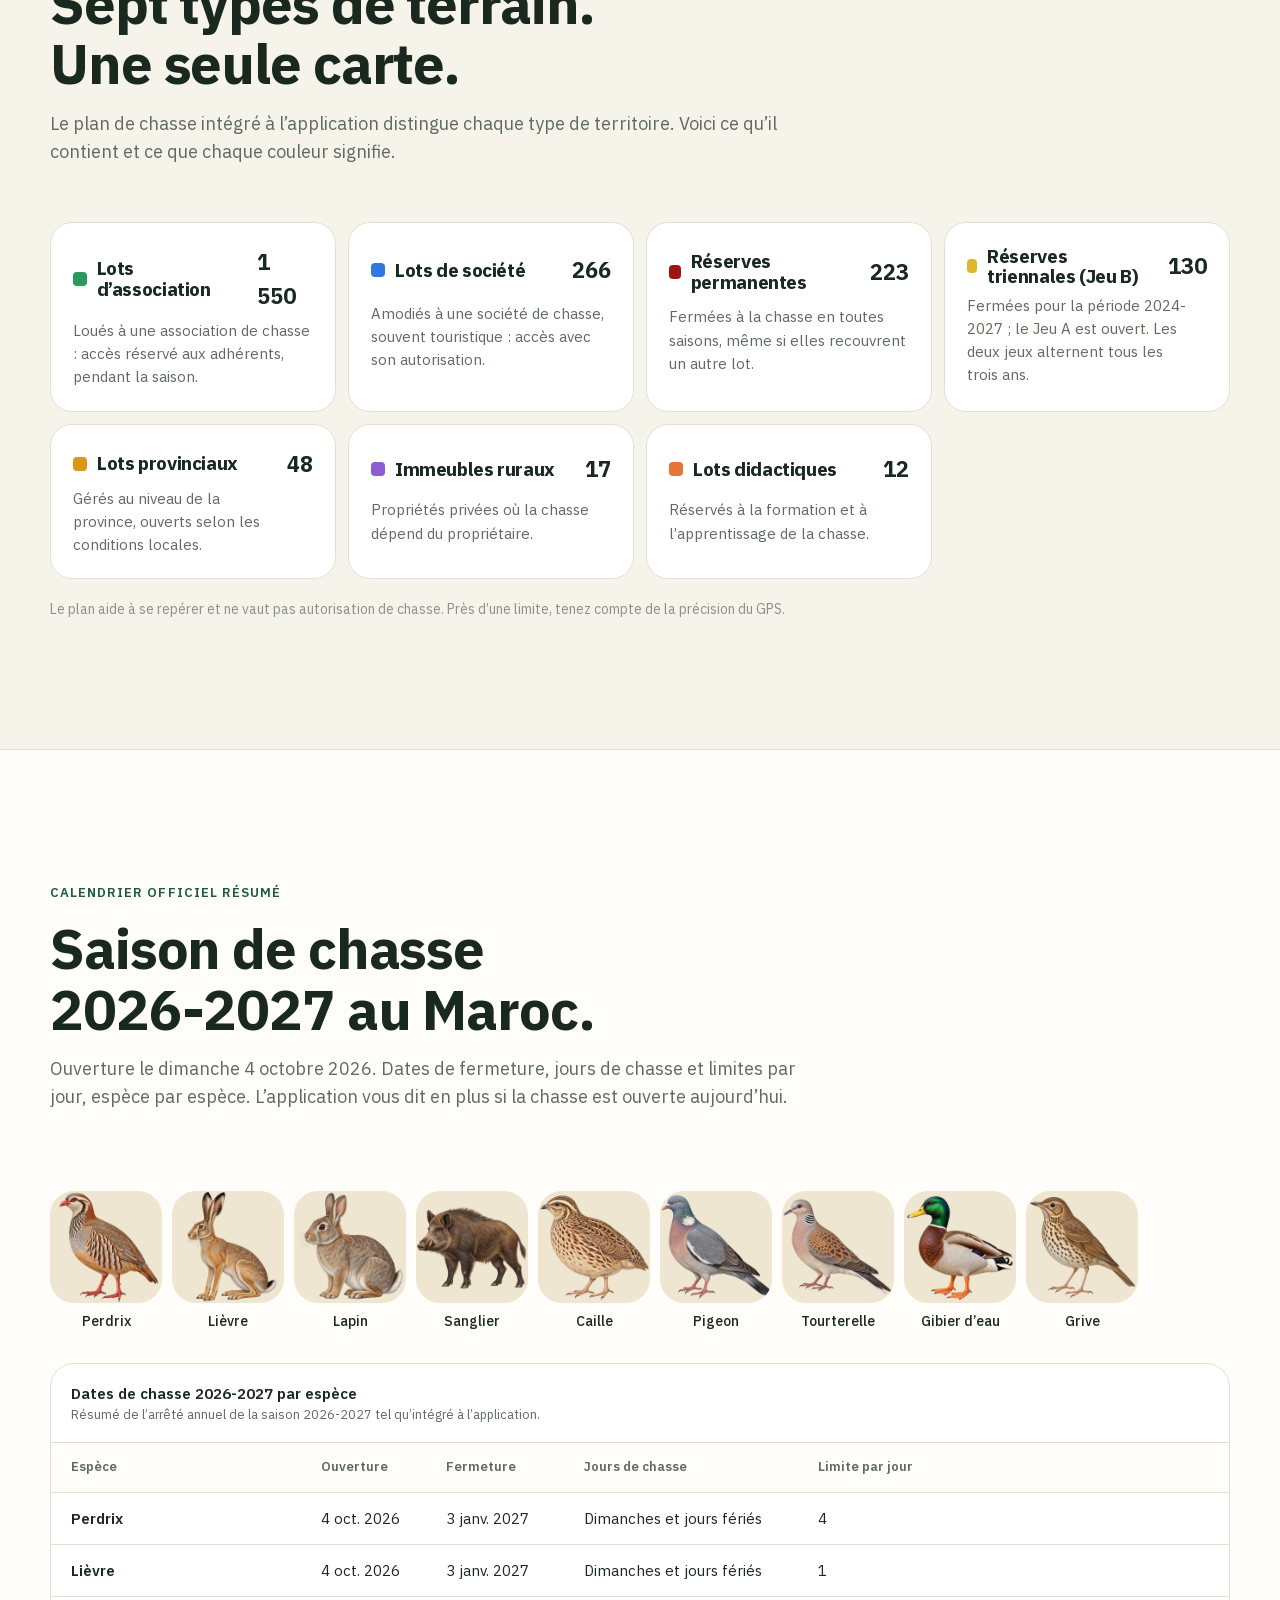
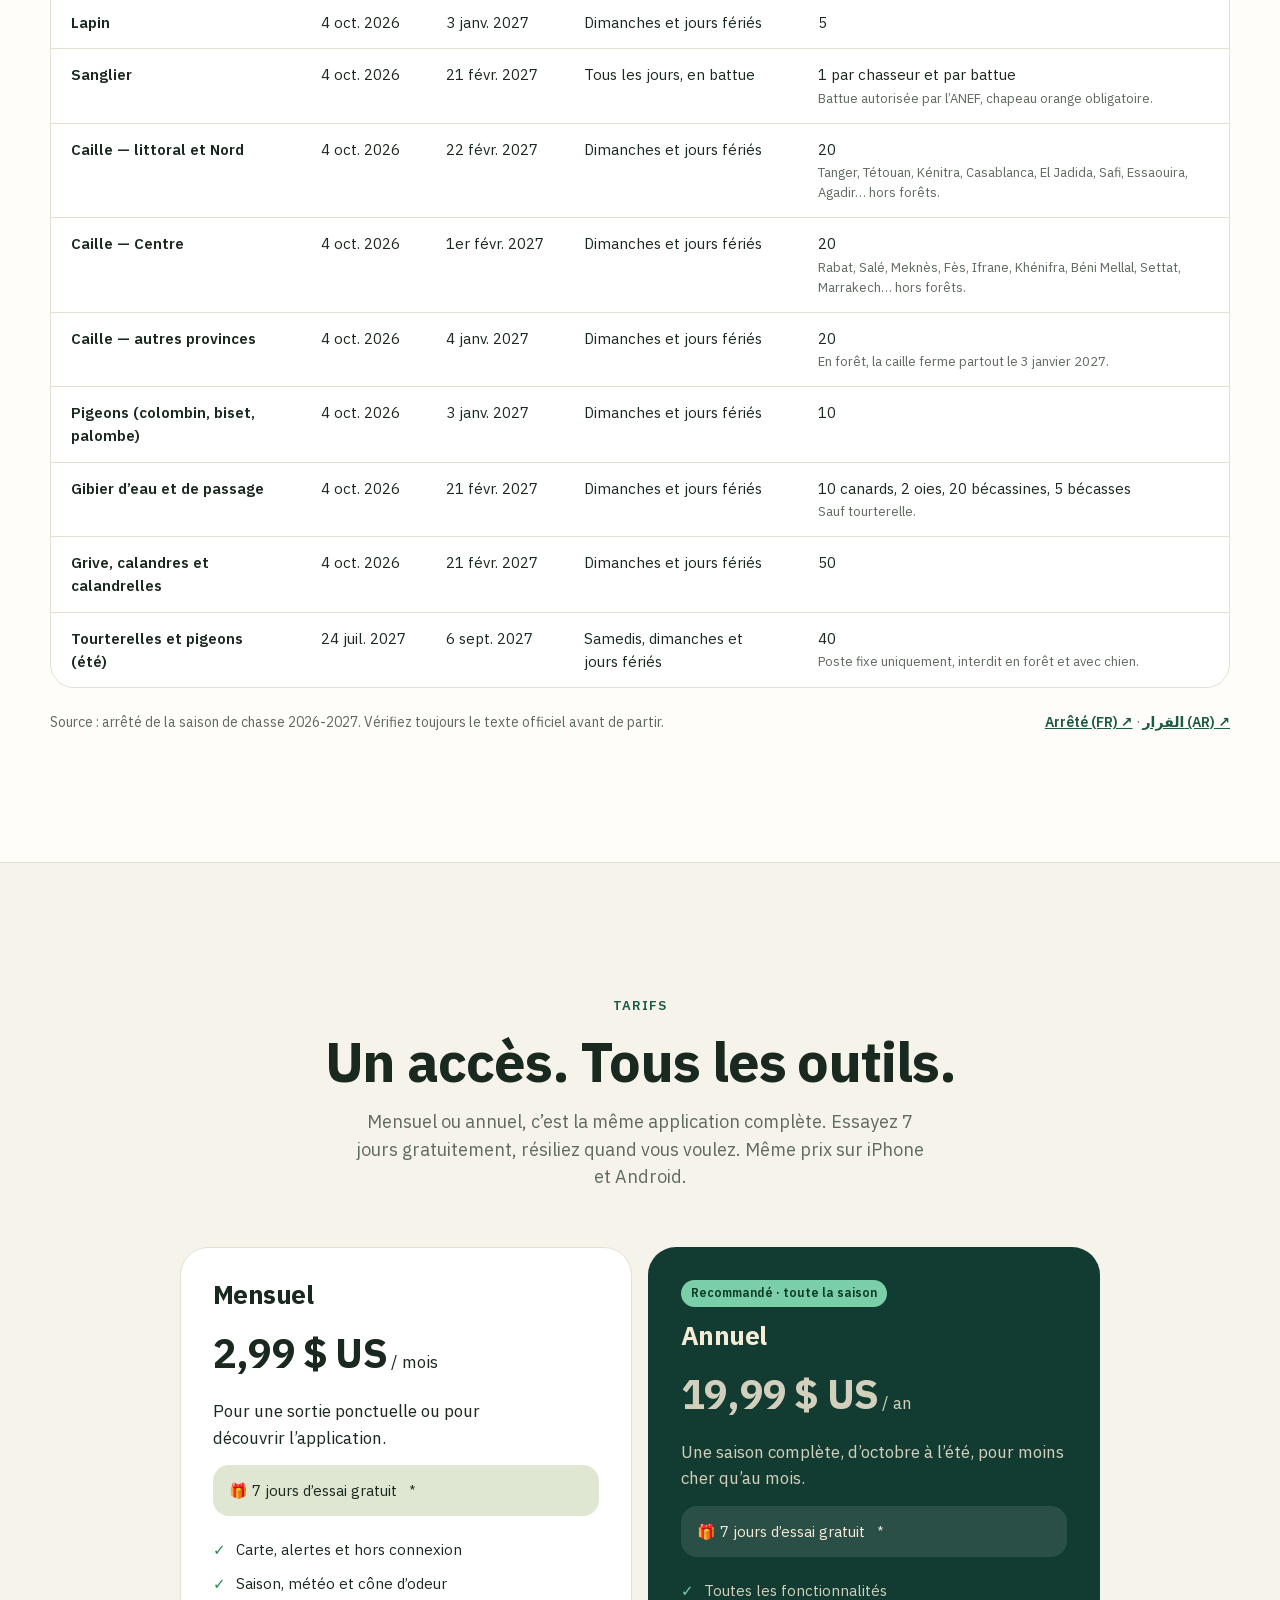
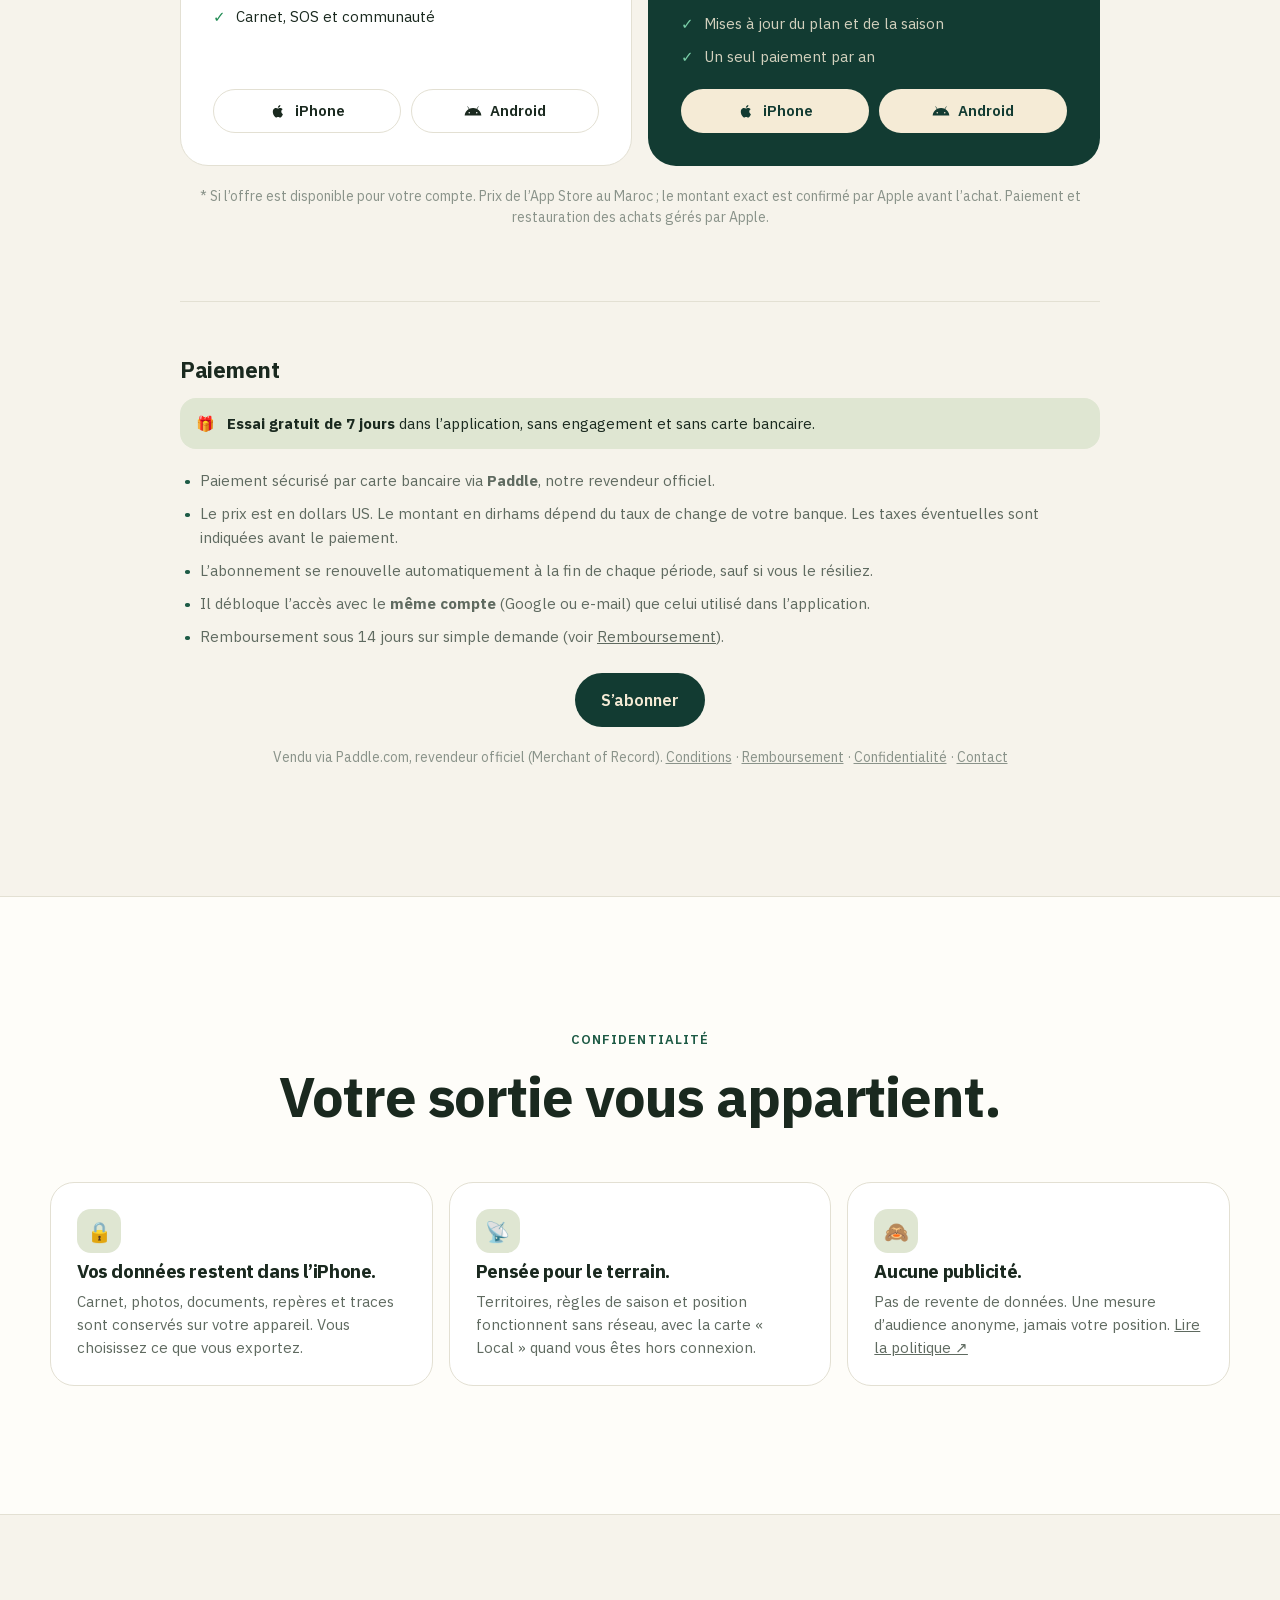
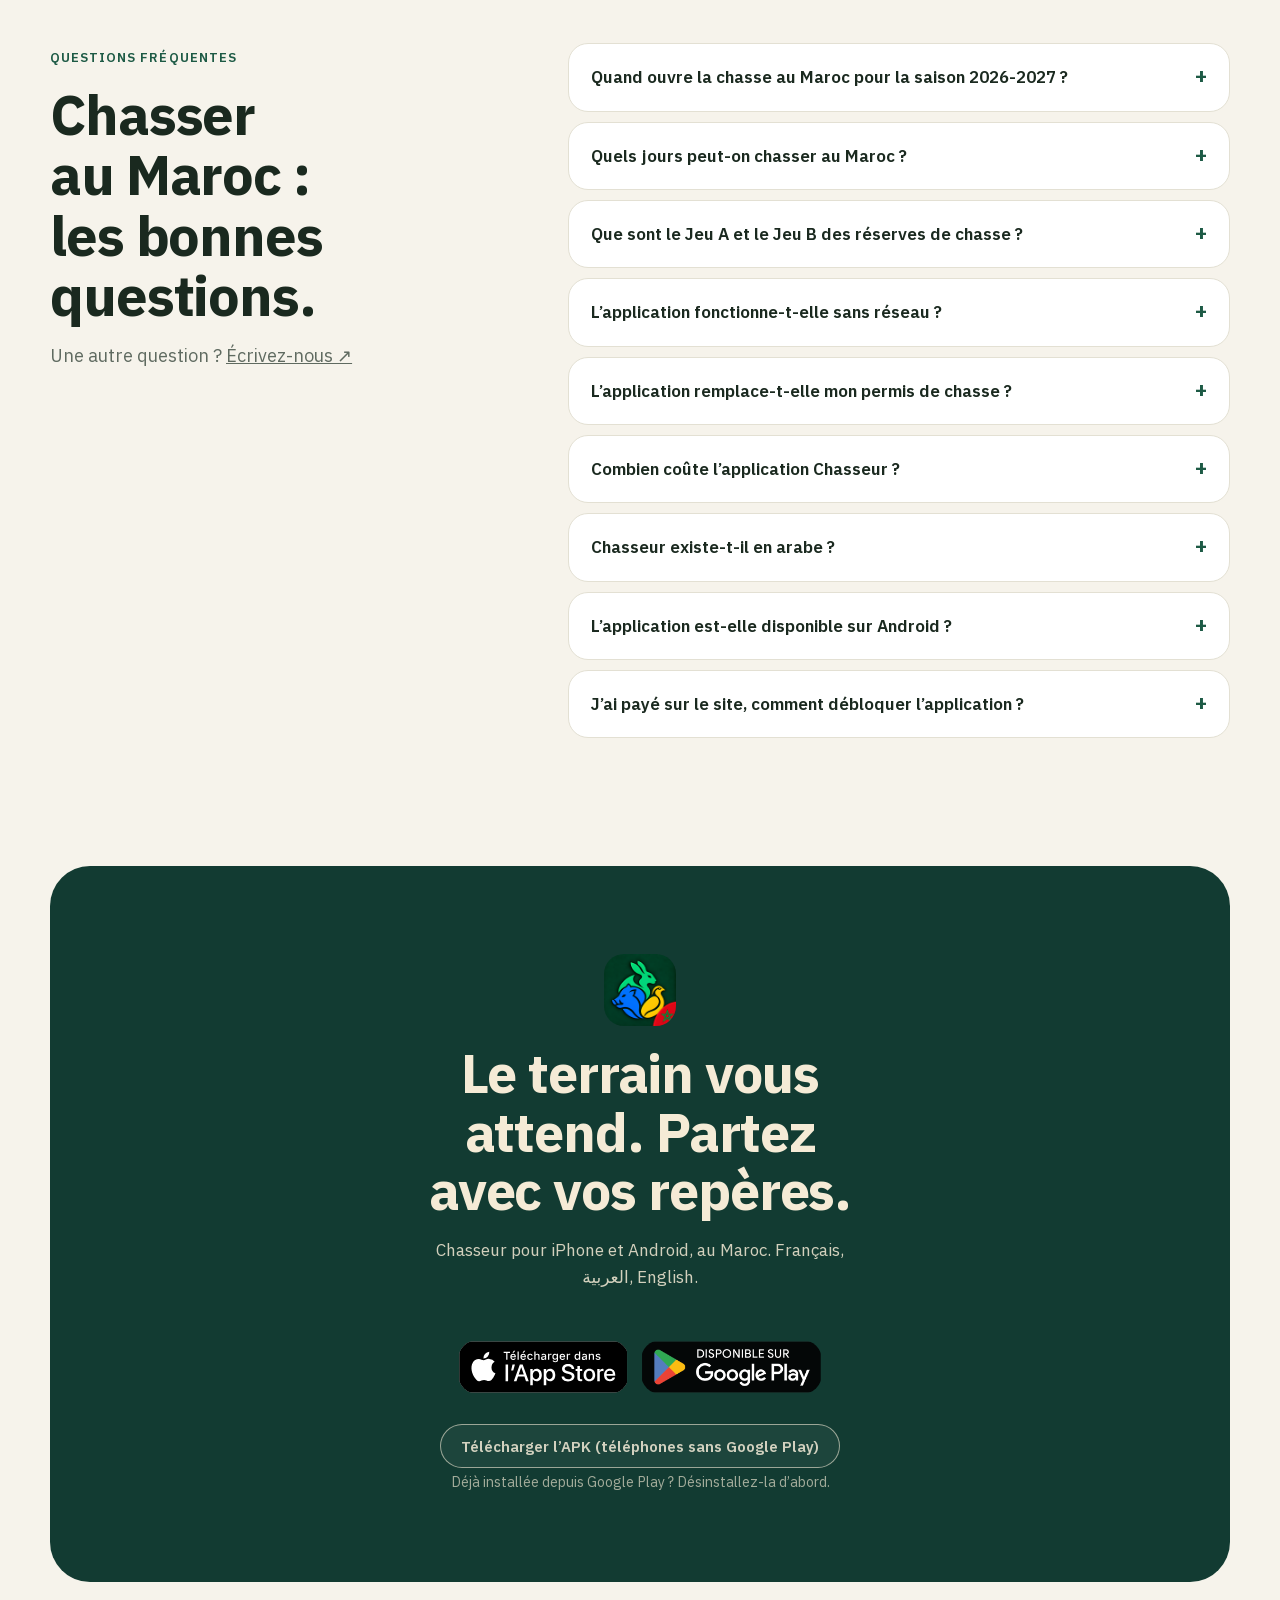
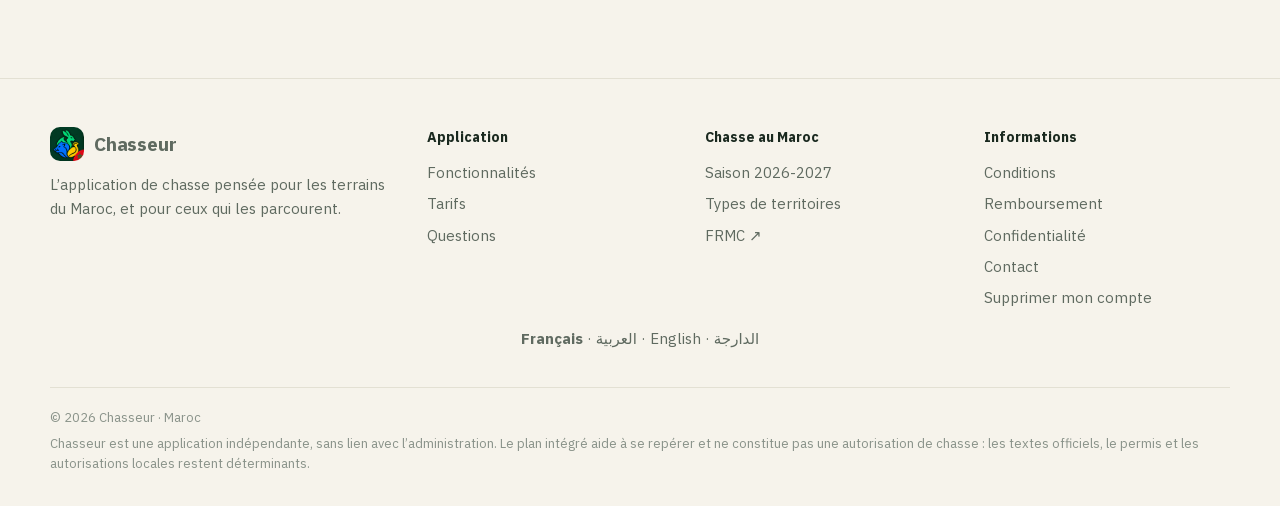
==== commit 5e394486: "Bas de page : retrait du lien العربية en double Co-Authored-By: Claude Opus 5.5 <noreply@anthropic.c" ====
--- a/index.html
+++ b/index.html
@@ -4,7 +4,7 @@
   <head>
     <meta charset="utf-8" />
     <meta name="viewport" content="width=device-width,initial-scale=1,viewport-fit=cover" />
-    <title>Chasseur — Application de chasse au Maroc : carte des territoires et saison 2026-2027</title>
+    <title>Chasseur</title>
     <meta name="description" content="L’application des chasseurs au Maroc, disponible sur l’App Store : carte des 2 246 territoires de chasse et 353 réserves, saison 2026-2027 par espèce, alertes de limite, carnet, météo, SOS et communauté. 7 jours d’essai gratuit." />
     <link rel="canonical" href="https://chasseurmaroc.com/" />
     <link rel="alternate" hreflang="fr-MA" href="https://chasseurmaroc.com/" />
@@ -26,7 +26,7 @@
     <meta property="og:locale" content="fr_MA" />
     <meta property="og:locale:alternate" content="ar_MA" />
     <meta property="og:url" content="https://chasseurmaroc.com/" />
-    <meta property="og:title" content="Chasseur — l’application de chasse au Maroc, sur l’App Store" />
+    <meta property="og:title" content="Chasseur" />
     <meta property="og:description" content="Territoires, réserves, saison 2026-2027, alertes, carnet et SOS : toute votre sortie de chasse au Maroc sur iPhone. 7 jours d’essai gratuit." />
     <meta property="og:image" content="https://chasseurmaroc.com/assets/img/social.jpg?v=2" />
     <meta property="og:image:type" content="image/jpeg" />
@@ -473,7 +473,7 @@
           </div>
           <div><h4>Application</h4><ul><li><a href="#fonctionnalites">Fonctionnalités</a></li><li><a href="#tarifs">Tarifs</a></li><li><a href="#questions">Questions</a></li></ul></div>
           <div><h4>Chasse au Maroc</h4><ul><li><a href="#saison">Saison 2026-2027</a></li><li><a href="#territoires">Types de territoires</a></li><li><a href="https://frmc.ma/" rel="noopener">FRMC ↗</a></li></ul></div>
-          <div><h4>Informations</h4><ul><li><a href="/conditions">Conditions</a></li><li><a href="/remboursement">Remboursement</a></li><li><a href="/privacy">Confidentialité</a></li><li><a href="/contact">Contact</a></li><li><a href="/delete-account">Supprimer mon compte</a></li><li><a href="/ar/" hreflang="ar" lang="ar" data-language="ar">العربية</a></li></ul></div>
+          <div><h4>Informations</h4><ul><li><a href="/conditions">Conditions</a></li><li><a href="/remboursement">Remboursement</a></li><li><a href="/privacy">Confidentialité</a></li><li><a href="/contact">Contact</a></li><li><a href="/delete-account">Supprimer mon compte</a></li></ul></div>
         </div>
         <p class="languages" style="margin:18px 0 0;text-align:center"><strong>Français</strong> · <a href="/ar/" hreflang="ar">العربية</a> · <a href="/en/" hreflang="en">English</a> · <a href="/ma/" hreflang="ary">الدارجة</a></p>
         <div class="legal">
